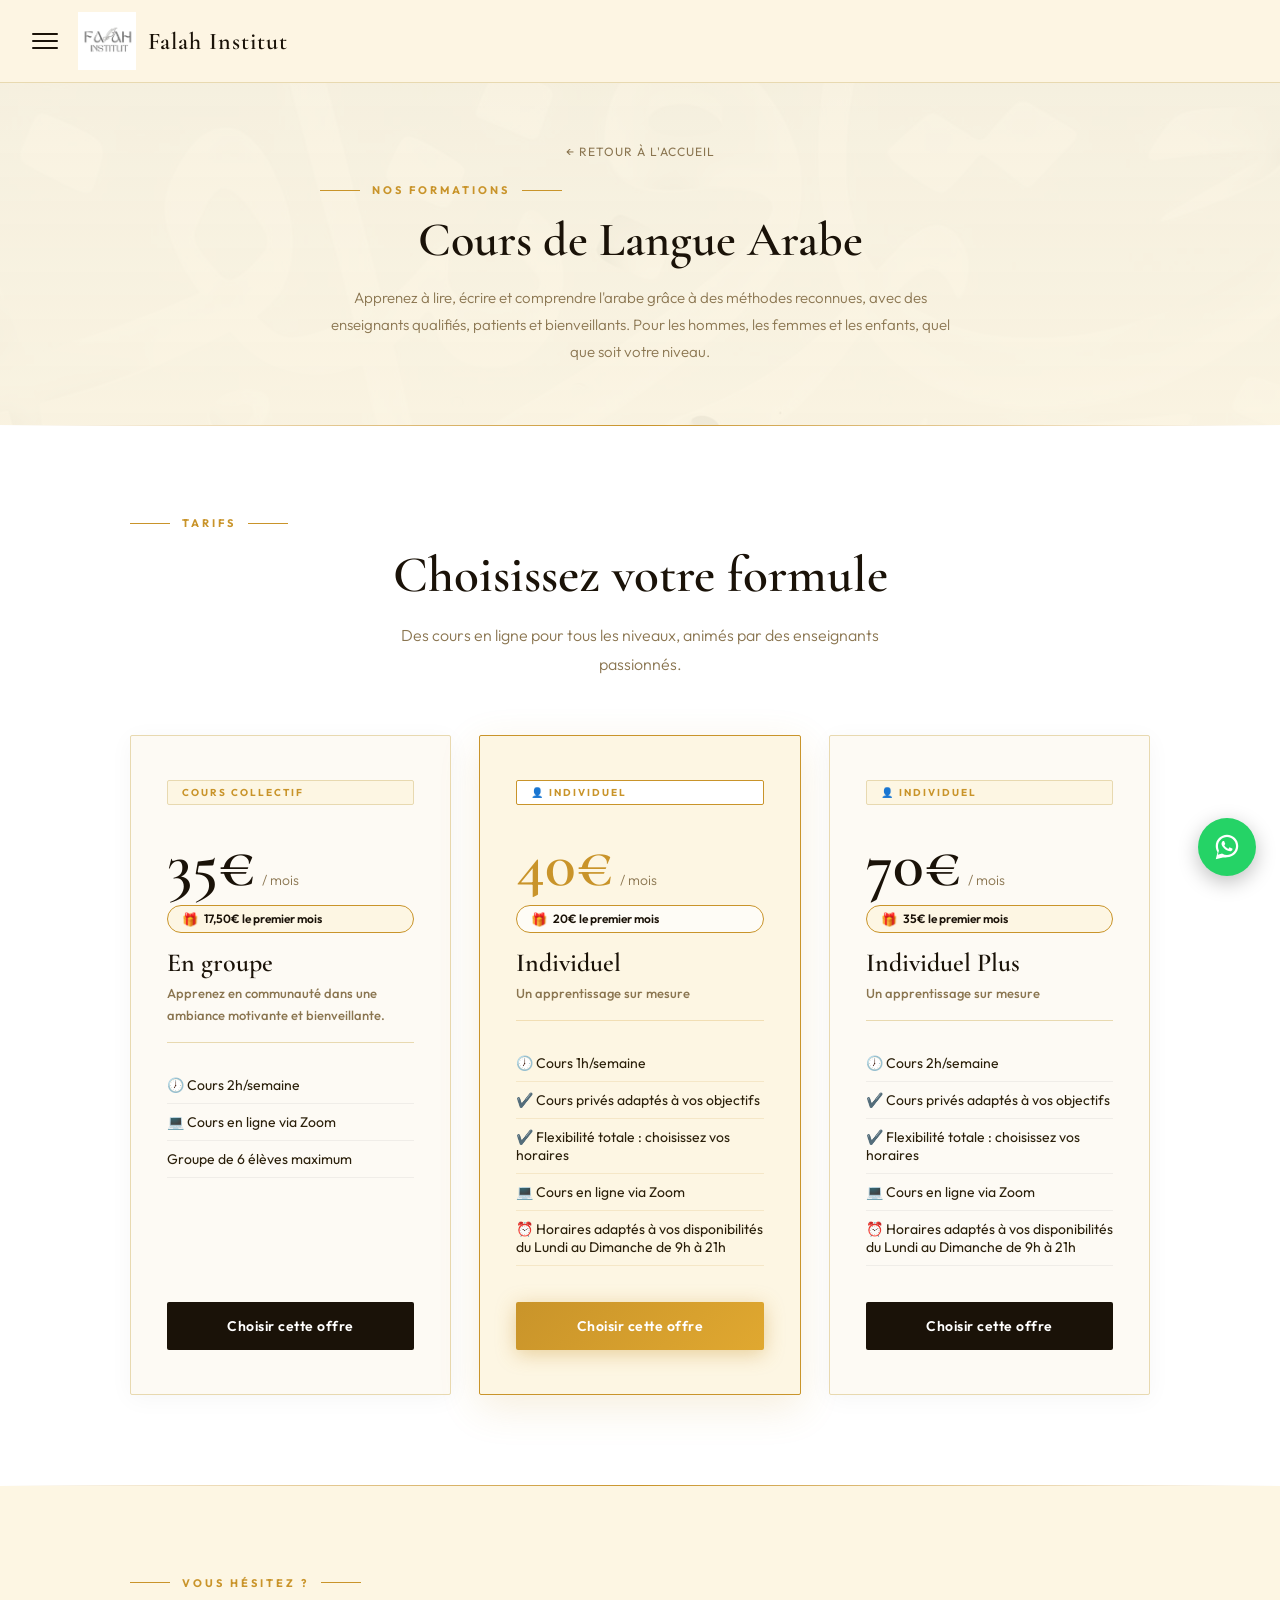
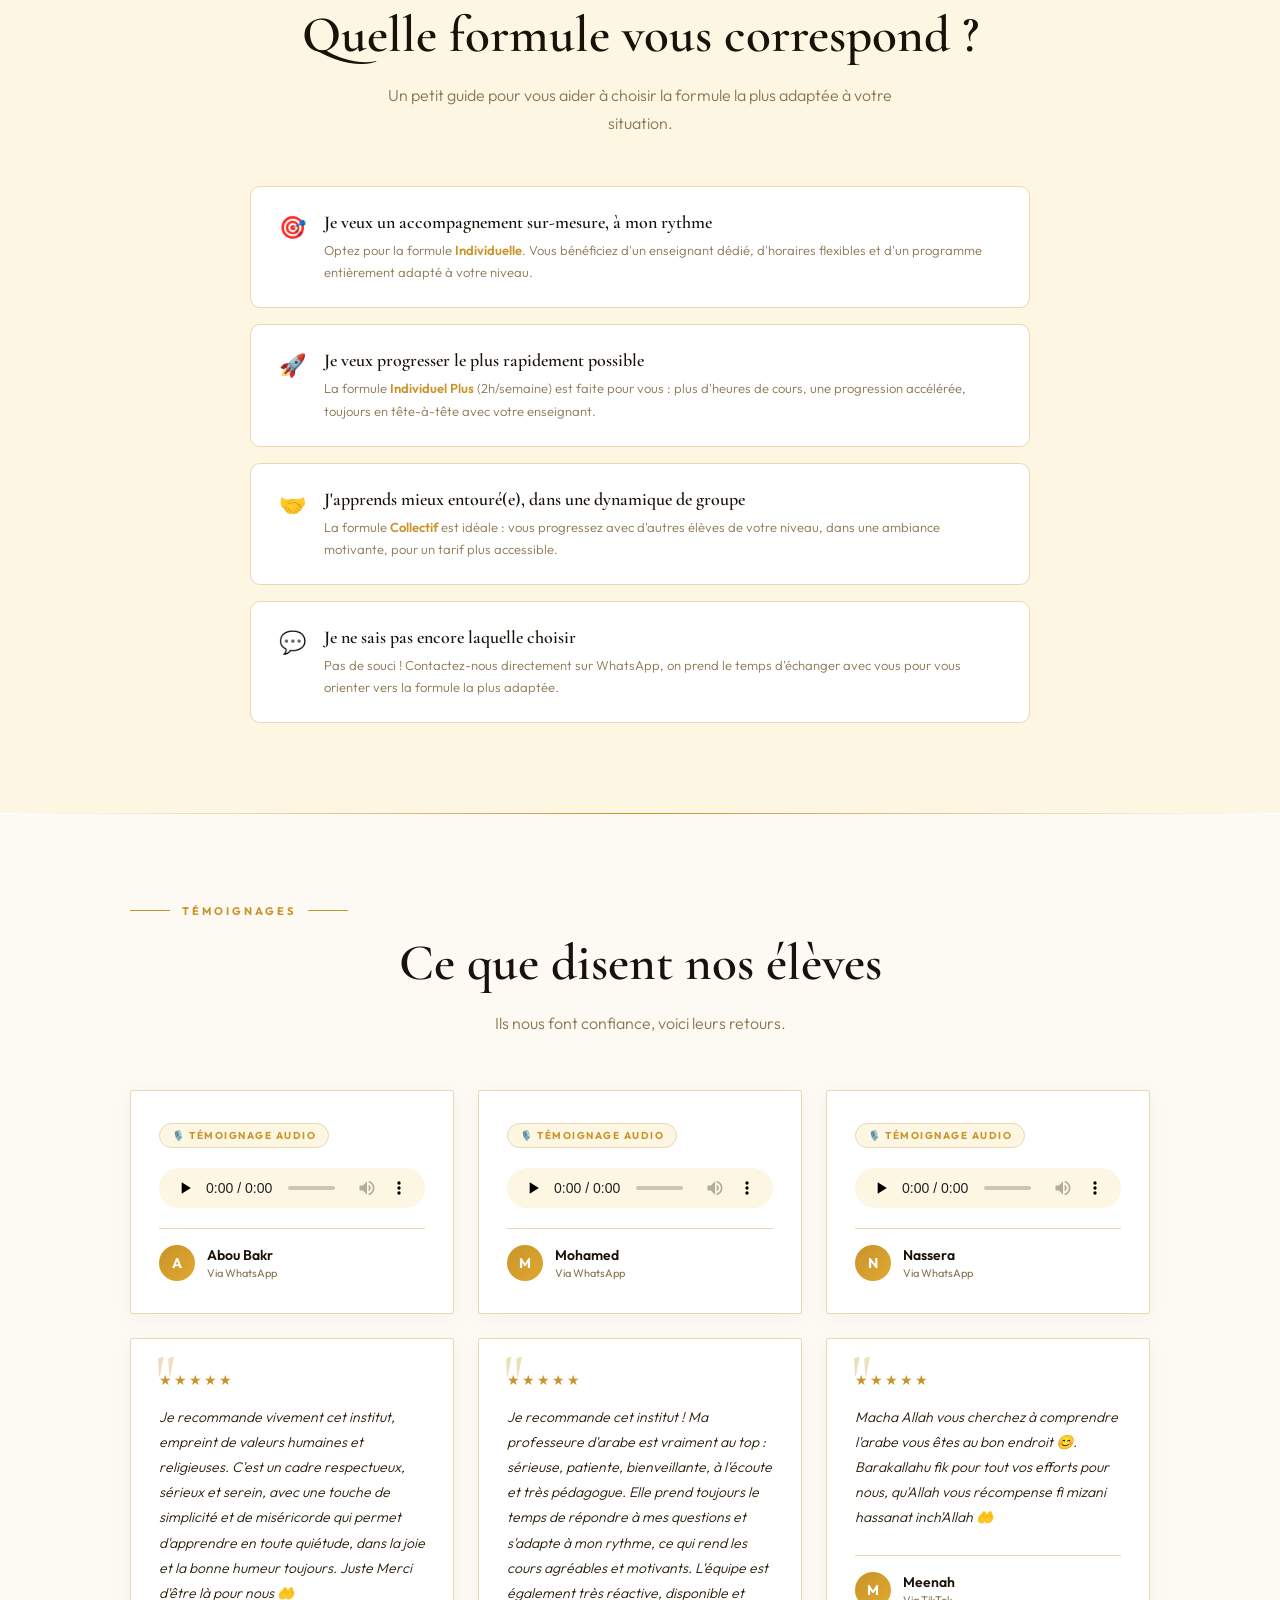
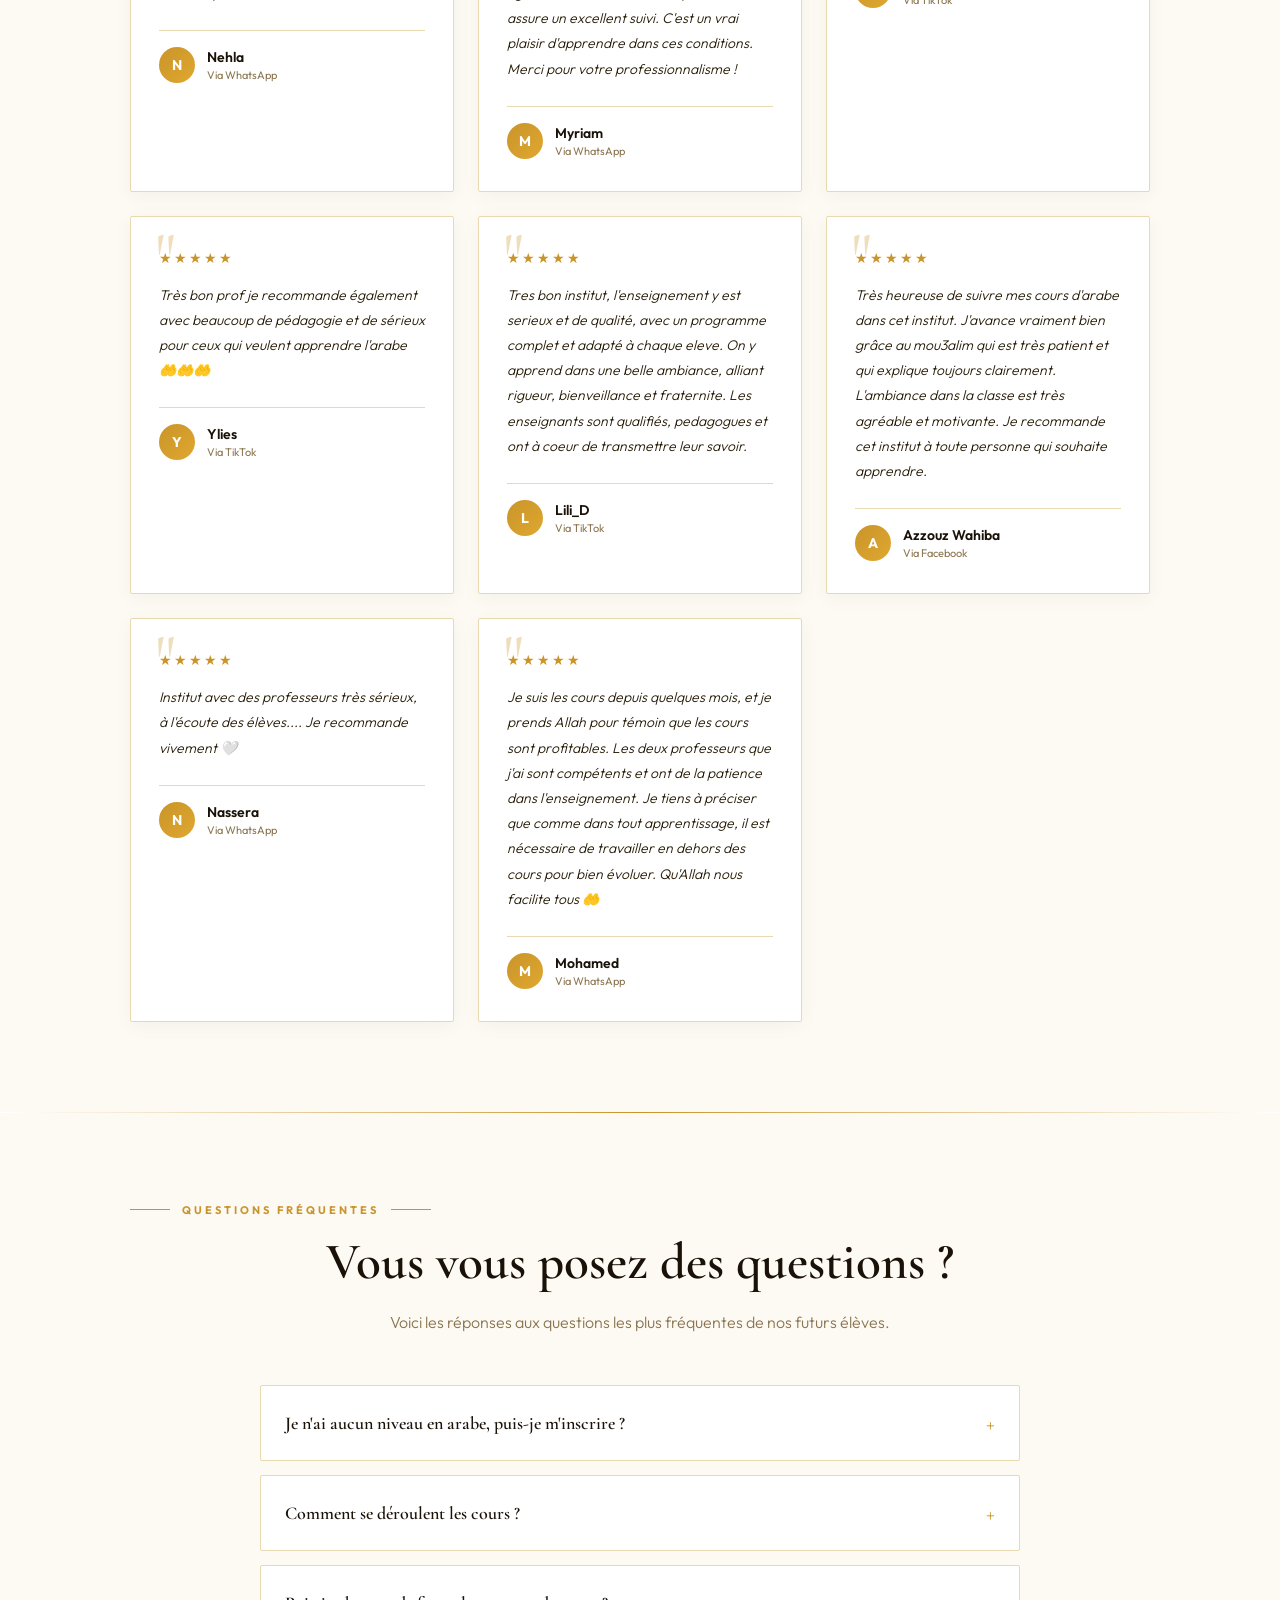
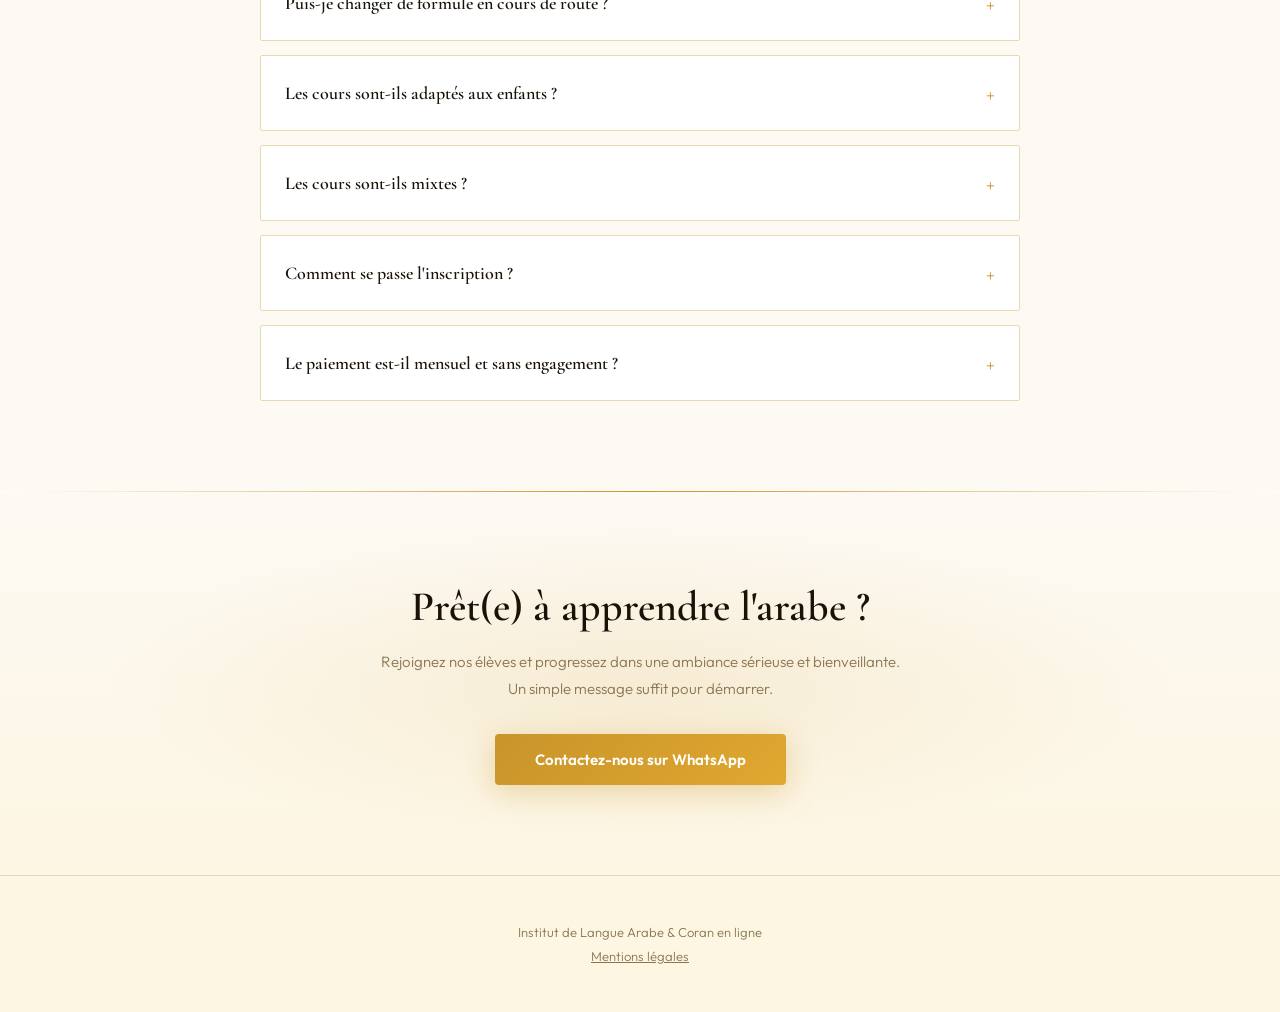
==== arabe.html @ df40d113 "Add files via upload" ====
<!DOCTYPE html>
<html lang="fr">
<head>
<meta charset="UTF-8">
<meta name="viewport" content="width=device-width, initial-scale=1.0">
<title>Cours de Langue Arabe en ligne — Falah Institut</title>
<meta name="description" content="Cours de langue arabe en ligne pour hommes, femmes et enfants. Formules collectives ou individuelles via Zoom, du débutant à l'avancé.">
<link rel="icon" type="image/png" sizes="32x32" href="favicon-32.png">
<link rel="icon" type="image/png" sizes="16x16" href="favicon-16.png">
<link rel="apple-touch-icon" sizes="180x180" href="favicon-180.png">
<meta property="og:title" content="Cours de Langue Arabe — 🎁 -50% sur votre 1er mois">
<meta property="og:description" content="🎁 Offre Été : -50% sur votre 1er mois, jusqu'au 31 août. Cours de langue arabe en ligne pour hommes, femmes et enfants, via Zoom.">
<meta property="og:image" content="https://falahinstitut.github.io/og-image.jpg">
<meta property="og:image:width" content="1200">
<meta property="og:image:height" content="630">
<meta property="og:type" content="website">
<meta property="og:url" content="https://falahinstitut.github.io/arabe.html">
<meta name="twitter:card" content="summary_large_image">
<meta name="twitter:title" content="Cours de Langue Arabe en ligne — Falah Institut">
<meta name="twitter:image" content="https://falahinstitut.github.io/og-image.jpg">
<link rel="preconnect" href="https://fonts.googleapis.com">
<link rel="preconnect" href="https://fonts.gstatic.com" crossorigin>
<link href="https://fonts.googleapis.com/css2?family=Amiri:ital,wght@0,400;0,700;1,400&family=Cormorant+Garamond:wght@300;400;500;600;700&family=Outfit:wght@300;400;500;600;700&display=swap" rel="stylesheet">
<link rel="stylesheet" href="style.css">
<script type="application/ld+json">
{
  "@context": "https://schema.org",
  "@type": "Course",
  "name": "Cours de Langue Arabe en ligne",
  "description": "Cours de langue arabe en ligne pour hommes, femmes et enfants, du débutant à l'avancé. Formules collectives ou individuelles via Zoom.",
  "provider": {
    "@type": "EducationalOrganization",
    "name": "Falah Institut",
    "url": "https://falahinstitut.github.io/"
  },
  "hasCourseInstance": [
    { "@type": "CourseInstance", "courseMode": "online", "name": "Formule collective", "offers": { "@type": "Offer", "price": "35", "priceCurrency": "EUR" } },
    { "@type": "CourseInstance", "courseMode": "online", "name": "Formule individuelle", "offers": { "@type": "Offer", "price": "40", "priceCurrency": "EUR" } },
    { "@type": "CourseInstance", "courseMode": "online", "name": "Formule individuelle intensive", "offers": { "@type": "Offer", "price": "70", "priceCurrency": "EUR" } }
  ]
}
</script>
</head>
<body>
<!-- NAV -->
<nav>
  <div class="nav-left">
    <button class="menu-toggle" id="menuToggle" aria-label="Ouvrir le menu">
      <span></span><span></span><span></span>
    </button>
    <div class="nav-logo">
    <img src="logo.png" alt="Falah Institut">
    <span class="nav-logo-text">Falah Institut</span>
  </div>
  </div>
</nav>

<!-- MOBILE MENU OVERLAY -->
<div class="mobile-menu" id="mobileMenu">
  <div class="mobile-menu-links">
      <a href="index.html">Accueil</a>
      <a href="arabe.html" class="active">Cours d'Arabe</a>
      <a href="coran.html">Cours de Coran</a>
      <a href="methode.html">Notre Méthode</a>
      <a href="#avis">Avis</a>
      <a href="https://api.whatsapp.com/send?phone=33651969750&text=Salam%20alaykoum%2C%20je%20souhaite%20avoir%20plus%20d%27informations%20sur%20vos%20cours." target="_blank" rel="noopener">Contact</a>
  </div>
</div>


<!-- SUBHERO -->
<section class="subhero" style="background-image:url('calligraphie.jpg');">
  <div class="container subhero-inner">
    <a href="index.html" class="back-link">← Retour à l'accueil</a>
    <div class="section-label"><span>Nos formations</span></div>
    <h1>Cours de Langue Arabe</h1>
    <p>Apprenez à lire, écrire et comprendre l'arabe grâce à des méthodes reconnues, avec des enseignants qualifiés, patients et bienveillants. Pour les hommes, les femmes et les enfants, quel que soit votre niveau.</p>
  </div>
</section>

<div class="divider"></div>

<!-- OFFRES -->
<section class="offres" id="offres">
  <div class="container">
    <div class="offres-intro fade-in">
      <div class="section-label"><span>Tarifs</span></div>
      <h2 class="section-title">Choisissez votre formule</h2>
      <p class="section-sub">Des cours en ligne pour tous les niveaux, animés par des enseignants passionnés.</p>
    </div>
    <div class="offres-grid">
        <div class="offre-card standard">
          <span class="offre-tag">Cours collectif</span>
          <div class="offre-price"><span class="price-num">35€</span><span class="price-unit">/ mois</span></div>
          <div class="promo-price"><span class="emoji">🎁</span> 17,50€ le premier mois</div>
          <div class="offre-title">En groupe</div>
          <p class="offre-desc offre-subtitle">Apprenez en communauté dans une ambiance motivante et bienveillante.</p>
          <div class="offre-sep"></div>
          <ul class="offre-features offre-features-emoji">
            <li>🕖 Cours 2h/semaine</li>
            <li>💻 Cours en ligne via Zoom</li>
            <li>Groupe de 6 élèves maximum</li>
          </ul>
          <a href="https://api.whatsapp.com/send?phone=33651969750&text=Salam%20alaykoum%2C%20je%20suis%20int%C3%A9ress%C3%A9%28e%29%20par%20la%20formule%20Collectif%20%28Langue%20Arabe%29.%20Pouvez-vous%20me%20donner%20plus%20d%27informations%20%3F" target="_blank" rel="noopener" class="btn-offre">Choisir cette offre</a>
        </div>
        <div class="offre-card premium">
          <span class="offre-tag">👤 Individuel</span>
          <div class="offre-price"><span class="price-num">40€</span><span class="price-unit">/ mois</span></div>
          <div class="promo-price"><span class="emoji">🎁</span> 20€ le premier mois</div>
          <div class="offre-title">Individuel</div>
          <p class="offre-desc offre-subtitle">Un apprentissage sur mesure</p>
          <div class="offre-sep"></div>
          <ul class="offre-features offre-features-emoji">
            <li>🕖 Cours 1h/semaine</li>
            <li>✔️ Cours privés adaptés à vos objectifs</li>
            <li>✔️ Flexibilité totale : choisissez vos horaires</li>
            <li>💻 Cours en ligne via Zoom</li>
            <li>⏰ Horaires adaptés à vos disponibilités du Lundi au Dimanche de 9h à 21h</li>
          </ul>
          <a href="https://api.whatsapp.com/send?phone=33651969750&text=Salam%20alaykoum%2C%20je%20suis%20int%C3%A9ress%C3%A9%28e%29%20par%20la%20formule%20Individuel%20%28Langue%20Arabe%29.%20Pouvez-vous%20me%20donner%20plus%20d%27informations%20%3F" target="_blank" rel="noopener" class="btn-offre">Choisir cette offre</a>
        </div>
        <div class="offre-card standard">
          <span class="offre-tag">👤 Individuel</span>
          <div class="offre-price"><span class="price-num">70€</span><span class="price-unit">/ mois</span></div>
          <div class="promo-price"><span class="emoji">🎁</span> 35€ le premier mois</div>
          <div class="offre-title">Individuel Plus</div>
          <p class="offre-desc offre-subtitle">Un apprentissage sur mesure</p>
          <div class="offre-sep"></div>
          <ul class="offre-features offre-features-emoji">
            <li>🕖 Cours 2h/semaine</li>
            <li>✔️ Cours privés adaptés à vos objectifs</li>
            <li>✔️ Flexibilité totale : choisissez vos horaires</li>
            <li>💻 Cours en ligne via Zoom</li>
            <li>⏰ Horaires adaptés à vos disponibilités du Lundi au Dimanche de 9h à 21h</li>
          </ul>
          <a href="https://api.whatsapp.com/send?phone=33651969750&text=Salam%20alaykoum%2C%20je%20suis%20int%C3%A9ress%C3%A9%28e%29%20par%20la%20formule%20Individuel%20Plus%20%28Langue%20Arabe%29.%20Pouvez-vous%20me%20donner%20plus%20d%27informations%20%3F" target="_blank" rel="noopener" class="btn-offre">Choisir cette offre</a>
        </div>
      </div>
  </div>
</section>

<div class="divider"></div>

<!-- GUIDE -->
<section class="guide">
  <div class="container">
    <div class="guide-intro fade-in">
      <div class="section-label"><span>Vous hésitez ?</span></div>
      <h2 class="section-title">Quelle formule vous correspond ?</h2>
      <p class="section-sub">Un petit guide pour vous aider à choisir la formule la plus adaptée à votre situation.</p>
    </div>
    <div class="guide-list fade-in">
      <div class="guide-item">
        <div class="guide-icon">🎯</div>
        <div>
          <div class="guide-q">Je veux un accompagnement sur-mesure, à mon rythme</div>
          <div class="guide-a">Optez pour la formule <strong>Individuelle</strong>. Vous bénéficiez d'un enseignant dédié, d'horaires flexibles et d'un programme entièrement adapté à votre niveau.</div>
        </div>
      </div>
      <div class="guide-item">
        <div class="guide-icon">🚀</div>
        <div>
          <div class="guide-q">Je veux progresser le plus rapidement possible</div>
          <div class="guide-a">La formule <strong>Individuel Plus</strong> (2h/semaine) est faite pour vous : plus d'heures de cours, une progression accélérée, toujours en tête-à-tête avec votre enseignant.</div>
        </div>
      </div>
      <div class="guide-item">
        <div class="guide-icon">🤝</div>
        <div>
          <div class="guide-q">J'apprends mieux entouré(e), dans une dynamique de groupe</div>
          <div class="guide-a">La formule <strong>Collectif</strong> est idéale : vous progressez avec d'autres élèves de votre niveau, dans une ambiance motivante, pour un tarif plus accessible.</div>
        </div>
      </div>
      <div class="guide-item">
        <div class="guide-icon">💬</div>
        <div>
          <div class="guide-q">Je ne sais pas encore laquelle choisir</div>
          <div class="guide-a">Pas de souci ! Contactez-nous directement sur WhatsApp, on prend le temps d'échanger avec vous pour vous orienter vers la formule la plus adaptée.</div>
        </div>
      </div>
    </div>
  </div>
</section>

<div class="divider"></div>

<!-- AVIS -->
<section class="avis" id="avis">
  <div class="container">
    <div class="avis-intro fade-in">
      <div class="section-label"><span>Témoignages</span></div>
      <h2 class="section-title">Ce que disent nos élèves</h2>
      <p class="section-sub">Ils nous font confiance, voici leurs retours.</p>
    </div>
    <div class="avis-grid fade-in">
      <div class="avis-card audio-card">
        <div class="avis-audio-badge">🎙️ Témoignage audio</div>
        <audio class="avis-audio-player" controls preload="none" src="temoignage-aboubakr.mp3">
          Votre navigateur ne supporte pas la lecture audio.
        </audio>
        <div class="avis-sep"></div>
        <div class="avis-author">
          <div class="avis-avatar">A</div>
          <div><div class="avis-name">Abou Bakr</div><div class="avis-source">Via WhatsApp</div></div>
        </div>
      </div>
      <div class="avis-card audio-card">
        <div class="avis-audio-badge">🎙️ Témoignage audio</div>
        <audio class="avis-audio-player" controls preload="none" src="temoignage-mohamed-arabe.mp3">
          Votre navigateur ne supporte pas la lecture audio.
        </audio>
        <div class="avis-sep"></div>
        <div class="avis-author">
          <div class="avis-avatar">M</div>
          <div><div class="avis-name">Mohamed</div><div class="avis-source">Via WhatsApp</div></div>
        </div>
      </div>
      <div class="avis-card audio-card">
        <div class="avis-audio-badge">🎙️ Témoignage audio</div>
        <audio class="avis-audio-player" controls preload="none" src="temoignage-nassera.mp3">
          Votre navigateur ne supporte pas la lecture audio.
        </audio>
        <div class="avis-sep"></div>
        <div class="avis-author">
          <div class="avis-avatar">N</div>
          <div><div class="avis-name">Nassera</div><div class="avis-source">Via WhatsApp</div></div>
        </div>
      </div>
      <div class="avis-card">
        <div class="avis-quote">"</div>
        <div class="avis-stars">★★★★★</div>
        <p class="avis-text">Je recommande vivement cet institut, empreint de valeurs humaines et religieuses. C'est un cadre respectueux, sérieux et serein, avec une touche de simplicité et de miséricorde qui permet d'apprendre en toute quiétude, dans la joie et la bonne humeur toujours. Juste Merci d'être là pour nous 🤲</p>
        <div class="avis-sep"></div>
        <div class="avis-author">
          <div class="avis-avatar">N</div>
          <div><div class="avis-name">Nehla</div><div class="avis-source">Via WhatsApp</div></div>
        </div>
      </div>
      <div class="avis-card">
        <div class="avis-quote">"</div>
        <div class="avis-stars">★★★★★</div>
        <p class="avis-text">Je recommande cet institut ! Ma professeure d'arabe est vraiment au top : sérieuse, patiente, bienveillante, à l'écoute et très pédagogue. Elle prend toujours le temps de répondre à mes questions et s'adapte à mon rythme, ce qui rend les cours agréables et motivants. L'équipe est également très réactive, disponible et assure un excellent suivi. C'est un vrai plaisir d'apprendre dans ces conditions. Merci pour votre professionnalisme !</p>
        <div class="avis-sep"></div>
        <div class="avis-author">
          <div class="avis-avatar">M</div>
          <div><div class="avis-name">Myriam</div><div class="avis-source">Via WhatsApp</div></div>
        </div>
      </div>
      <div class="avis-card">
        <div class="avis-quote">"</div>
        <div class="avis-stars">★★★★★</div>
        <p class="avis-text">Macha Allah vous cherchez à comprendre l'arabe vous êtes au bon endroit 😊. Barakallahu fik pour tout vos efforts pour nous, qu'Allah vous récompense fi mizani hassanat inch'Allah 🤲</p>
        <div class="avis-sep"></div>
        <div class="avis-author">
          <div class="avis-avatar">M</div>
          <div><div class="avis-name">Meenah</div><div class="avis-source">Via TikTok</div></div>
        </div>
      </div>
      <div class="avis-card">
        <div class="avis-quote">"</div>
        <div class="avis-stars">★★★★★</div>
        <p class="avis-text">Très bon prof je recommande également avec beaucoup de pédagogie et de sérieux pour ceux qui veulent apprendre l'arabe 🤲🤲🤲</p>
        <div class="avis-sep"></div>
        <div class="avis-author">
          <div class="avis-avatar">Y</div>
          <div><div class="avis-name">Ylies</div><div class="avis-source">Via TikTok</div></div>
        </div>
      </div>
      <div class="avis-card">
        <div class="avis-quote">"</div>
        <div class="avis-stars">★★★★★</div>
        <p class="avis-text">Tres bon institut, l'enseignement y est serieux et de qualité, avec un programme complet et adapté à chaque eleve. On y apprend dans une belle ambiance, alliant rigueur, bienveillance et fraternite. Les enseignants sont qualifiés, pedagogues et ont à coeur de transmettre leur savoir.</p>
        <div class="avis-sep"></div>
        <div class="avis-author">
          <div class="avis-avatar">L</div>
          <div><div class="avis-name">Lili_D</div><div class="avis-source">Via TikTok</div></div>
        </div>
      </div>
      <div class="avis-card">
        <div class="avis-quote">"</div>
        <div class="avis-stars">★★★★★</div>
        <p class="avis-text">Très heureuse de suivre mes cours d'arabe dans cet institut. J'avance vraiment bien grâce au mou3alim qui est très patient et qui explique toujours clairement. L'ambiance dans la classe est très agréable et motivante. Je recommande cet institut à toute personne qui souhaite apprendre.</p>
        <div class="avis-sep"></div>
        <div class="avis-author">
          <div class="avis-avatar">A</div>
          <div><div class="avis-name">Azzouz Wahiba</div><div class="avis-source">Via Facebook</div></div>
        </div>
      </div>
      <div class="avis-card">
        <div class="avis-quote">"</div>
        <div class="avis-stars">★★★★★</div>
        <p class="avis-text">Institut avec des professeurs très sérieux, à l'écoute des élèves.... Je recommande vivement 🤍</p>
        <div class="avis-sep"></div>
        <div class="avis-author">
          <div class="avis-avatar">N</div>
          <div><div class="avis-name">Nassera</div><div class="avis-source">Via WhatsApp</div></div>
        </div>
      </div>

      <div class="avis-card">
        <div class="avis-quote">"</div>
        <div class="avis-stars">★★★★★</div>
        <p class="avis-text">Je suis les cours depuis quelques mois, et je prends Allah pour témoin que les cours sont profitables. Les deux professeurs que j'ai sont compétents et ont de la patience dans l'enseignement. Je tiens à préciser que comme dans tout apprentissage, il est nécessaire de travailler en dehors des cours pour bien évoluer. Qu'Allah nous facilite tous 🤲</p>
        <div class="avis-sep"></div>
        <div class="avis-author">
          <div class="avis-avatar">M</div>
          <div><div class="avis-name">Mohamed</div><div class="avis-source">Via WhatsApp</div></div>
        </div>
      </div>

    </div>
  </div>
</section>
<div class="divider"></div>

<!-- FAQ -->
<section class="faq">
  <div class="container">
    <div class="faq-intro fade-in">
      <div class="section-label"><span>Questions fréquentes</span></div>
      <h2 class="section-title">Vous vous posez des questions ?</h2>
      <p class="section-sub">Voici les réponses aux questions les plus fréquentes de nos futurs élèves.</p>
    </div>
    <div class="faq-list fade-in">
      <details class="faq-item">
        <summary>Je n'ai aucun niveau en arabe, puis-je m'inscrire ?</summary>
        <p class="faq-answer">Bien sûr ! Nos formules s'adaptent à tous les niveaux, du débutant complet à l'élève confirmé. Un premier échange sur WhatsApp permet de définir le point de départ le plus adapté.</p>
      </details>
      <details class="faq-item">
        <summary>Comment se déroulent les cours ?</summary>
        <p class="faq-answer">Tous les cours ont lieu en ligne via Zoom, en direct avec votre enseignant(e). Vous recevez le lien de connexion avant chaque séance, et pouvez suivre les cours depuis chez vous, où que vous soyez.</p>
      </details>
      <details class="faq-item">
        <summary>Puis-je changer de formule en cours de route ?</summary>
        <p class="faq-answer">Oui, il est tout à fait possible de passer d'un cours collectif à un cours individuel (ou inversement) selon votre progression et vos disponibilités. Il suffit d'en discuter avec nous sur WhatsApp.</p>
      </details>
      <details class="faq-item">
        <summary>Les cours sont-ils adaptés aux enfants ?</summary>
        <p class="faq-answer">Oui, nous proposons des cours pour les femmes, les enfants et les hommes, avec une pédagogie adaptée à chaque public.</p>
      </details>
      <details class="faq-item">
        <summary>Les cours sont-ils mixtes ?</summary>
        <p class="faq-answer">Non, les cours ne sont pas mixtes. Les hommes sont enseignés par des hommes et les femmes par des femmes. De même, il n'y a pas de mixité au sein des groupes.</p>
      </details>
      <details class="faq-item">
        <summary>Comment se passe l'inscription ?</summary>
        <p class="faq-answer">Rien de plus simple : contactez-nous directement sur WhatsApp en cliquant sur un bouton d'inscription. Nous échangeons ensemble sur vos objectifs et vous accompagnons pour démarrer rapidement.</p>
      </details>
      <details class="faq-item">
        <summary>Le paiement est-il mensuel et sans engagement ?</summary>
        <p class="faq-answer">Oui, nos formules fonctionnent sur un abonnement mensuel, sans engagement de durée. Vous restez libre d'ajuster votre formule à tout moment.</p>
      </details>
    </div>
  </div>
</section>
<div class="divider"></div>

<!-- CTA FINALE -->
<section class="final-cta">
  <div class="container final-cta-inner">
    <h2>Prêt(e) à apprendre l'arabe ?</h2>
    <p>Rejoignez nos élèves et progressez dans une ambiance sérieuse et bienveillante. Un simple message suffit pour démarrer.</p>
    <a href="https://api.whatsapp.com/send?phone=33651969750&text=Salam%20alaykoum%2C%20je%20souhaite%20avoir%20plus%20d%27informations%20sur%20vos%20cours." target="_blank" rel="noopener" class="btn-gold">Contactez-nous sur WhatsApp</a>
  </div>
</section>

<!-- FOOTER -->
<footer>
  <div class="footer-logo" style="display:none">
    <img src="logo.png" alt="Falah Institut">
  </div>
  <p class="footer-text">Institut de Langue Arabe & Coran en ligne</p>
  <p class="footer-text" style="margin-top:8px;"><a href="mentions-legales.html" style="color:inherit;">Mentions légales</a></p>
</footer>

<script>
  const observer = new IntersectionObserver((entries) => {
    entries.forEach(entry => { if (entry.isIntersecting) entry.target.classList.add('visible'); });
  }, { threshold: 0.1 });
  document.querySelectorAll('.fade-in').forEach(el => observer.observe(el));

  const menuToggle = document.getElementById('menuToggle');
  const mobileMenu = document.getElementById('mobileMenu');
  const menuClose = document.getElementById('menuClose');
  function openMenu() { mobileMenu.classList.add('open'); document.body.classList.add('menu-open'); }
  function closeMenu() { mobileMenu.classList.remove('open'); document.body.classList.remove('menu-open'); }
  if (menuToggle) menuToggle.addEventListener('click', openMenu);
  if (menuClose) menuClose.addEventListener('click', closeMenu);
  document.querySelectorAll('.mobile-menu-links a').forEach(a => a.addEventListener('click', closeMenu));
  document.addEventListener('click', function(e) {
    if (mobileMenu.classList.contains('open') && !mobileMenu.contains(e.target) && !menuToggle.contains(e.target)) {
      closeMenu();
    }
  });

  document.querySelectorAll('a[href^="#"]').forEach(anchor => {
    anchor.addEventListener('click', function(e) {
      e.preventDefault();
      document.querySelector(this.getAttribute('href')).scrollIntoView({ behavior: 'smooth' });
    });
  });
</script>
<a href="https://api.whatsapp.com/send?phone=33651969750&text=Salam%20alaykoum%2C%20je%20souhaite%20avoir%20plus%20d%27informations%20sur%20vos%20cours." class="whatsapp-float" aria-label="Contactez-nous sur WhatsApp">
  <svg viewBox="0 0 32 32" fill="#fff" xmlns="http://www.w3.org/2000/svg">
    <path d="M16.001 3C9.373 3 4 8.373 4 15c0 2.386.697 4.61 1.902 6.484L4 29l7.72-1.865A11.94 11.94 0 0 0 16.001 27C22.628 27 28 21.627 28 15S22.628 3 16.001 3zm0 21.6a9.55 9.55 0 0 1-4.87-1.335l-.35-.208-4.583 1.107 1.222-4.463-.228-.36A9.56 9.56 0 0 1 6.4 15c0-5.294 4.307-9.6 9.601-9.6 5.293 0 9.6 4.306 9.6 9.6 0 5.293-4.307 9.6-9.6 9.6zm5.264-7.19c-.288-.144-1.706-.842-1.97-.938-.264-.096-.456-.144-.648.144-.192.288-.744.938-.912 1.13-.168.192-.336.216-.624.072-.288-.144-1.216-.448-2.317-1.428-.856-.763-1.434-1.706-1.602-1.994-.168-.288-.018-.444.126-.588.13-.129.288-.336.432-.504.144-.168.192-.288.288-.48.096-.192.048-.36-.024-.504-.072-.144-.648-1.562-.888-2.14-.234-.562-.472-.486-.648-.495l-.552-.01c-.192 0-.504.072-.768.36-.264.288-1.008.984-1.008 2.4 0 1.416 1.032 2.784 1.176 2.976.144.192 2.03 3.1 4.918 4.347.687.297 1.223.474 1.641.606.689.219 1.316.188 1.812.114.553-.083 1.706-.697 1.946-1.371.24-.674.24-1.251.168-1.371-.072-.12-.264-.192-.552-.336z"/>
  </svg>
</a>
</body>
</html>
---- style.css ----
:root {
    --gold: #c9942a;
    --gold-light: #f0d898;
    --gold-pale: #fdf6e3;
    --white: #ffffff;
    --cream: #fdfaf4;
    --dark: #1a1208;
    --text: #2a1f0a;
    --text-muted: #8a7550;
    --border: #e8d9b0;
  }
  * { margin: 0; padding: 0; box-sizing: border-box; }
  html { overflow-x: hidden; }
  body { font-family: 'Outfit', sans-serif; background: var(--white); color: var(--text); overflow-x: hidden; position: relative; }

  /* NAV */
  nav {
    position: fixed; top: 0; left: 0; right: 0; z-index: 100;
    background: rgba(253,246,227,0.92);
    backdrop-filter: blur(12px);
    border-bottom: 1px solid var(--border);
    padding: 12px 32px;
    display: flex; align-items: center; justify-content: space-between;
  }
  .nav-logo { display: flex; align-items: center; gap: 12px; }
  .nav-logo img { height: 58px; width: 58px; object-fit: contain; }
  .nav-logo-text { font-family: 'Cormorant Garamond', serif; font-size: 24px; font-weight: 600; color: var(--dark); letter-spacing: 1px; }
  .nav-cta {
    background: linear-gradient(135deg, var(--gold), #e0a830);
    color: #fff; padding: 9px 22px; border-radius: 4px;
    font-size: 13px; font-weight: 600; text-decoration: none;
    transition: all 0.3s ease; letter-spacing: 0.5px;
  }
  .nav-cta:hover { box-shadow: 0 4px 16px rgba(201,148,42,0.4); transform: translateY(-1px); }
  .nav-whatsapp {
    width: 38px; height: 38px; border-radius: 50%;
    background: #25D366; display: flex; align-items: center; justify-content: center;
    transition: transform 0.25s ease, box-shadow 0.25s ease; flex-shrink: 0;
  }
  .nav-whatsapp:hover { transform: scale(1.08); box-shadow: 0 4px 14px rgba(37,211,102,0.4); }
  .nav-whatsapp svg { width: 20px; height: 20px; }

  /* HERO */
  .hero {
    min-height: 92vh;
    background: linear-gradient(180deg, var(--gold-pale) 0%, var(--cream) 100%);
    position: relative;
    display: flex; align-items: center;
    padding: 130px 24px 60px;
    overflow: hidden;
  }
  .hero::before {
    content: '';
    position: absolute; inset: 0;
    background: radial-gradient(ellipse 60% 50% at 85% 20%, rgba(201,148,42,0.12) 0%, transparent 60%),
      radial-gradient(ellipse 50% 40% at 10% 90%, rgba(201,148,42,0.08) 0%, transparent 50%);
  }
  .arabic-watermark {
    position: absolute; font-family: 'Amiri', serif;
    font-size: clamp(150px, 30vw, 400px);
    color: rgba(201,148,42,0.05);
    top: 50%; left: 26%; transform: translate(-50%, -50%);
    white-space: nowrap; pointer-events: none; user-select: none; line-height: 1;
  }
  .hero-inner {
    position: relative; z-index: 1; max-width: 1180px; margin: 0 auto; width: 100%;
    display: grid; grid-template-columns: 1.1fr 0.9fr; gap: 56px; align-items: center;
  }
  .hero-content { text-align: left; }
  .hero-logo-wrap {
    margin-bottom: 24px;
    animation: fadeUp 0.9s ease forwards 0.1s;
  }
  .hero-logo-wrap img {
    height: 100px; width: 100px; object-fit: contain;
    opacity: 0.9;
  }
  .hero h1 {
    font-family: 'Cormorant Garamond', serif;
    font-size: clamp(40px, 5.5vw, 68px);
    font-weight: 600; color: var(--dark); line-height: 1.08;
    margin-bottom: 22px;
    animation: fadeUp 0.9s ease forwards 0.5s;
  }
  .hero h1 em { font-style: italic; color: var(--gold); }
  .hero-sub {
    font-size: clamp(15px, 1.4vw, 17px);
    color: var(--text-muted); line-height: 1.8;
    margin-bottom: 38px; font-weight: 300;
    max-width: 460px;
    animation: fadeUp 0.9s ease forwards 0.7s;
  }
  .hero-cta {
    display: flex; gap: 16px; flex-wrap: wrap;
    animation: fadeUp 0.9s ease forwards 0.9s;
  }
  .hero-visual { position: relative; animation: fadeUp 1s ease forwards 0.4s; }
  .hero-image-frame {
    position: relative; z-index: 1; border-radius: 12px; overflow: hidden;
    box-shadow: 0 24px 60px rgba(26,18,8,0.18); aspect-ratio: 4/5;
  }
  .hero-image-frame img { width: 100%; height: 100%; object-fit: cover; display: block; }
  .hero-badge {
    position: absolute; z-index: 2; bottom: 22px; left: -22px;
    background: #fff; border-radius: 10px; padding: 14px 20px;
    box-shadow: 0 14px 40px rgba(26,18,8,0.15); display: flex; align-items: center; gap: 12px;
    max-width: 210px;
  }
  .hero-badge .num { font-size: 26px; line-height: 1; flex-shrink: 0; }
  .hero-badge .label { font-size: 12px; color: var(--text); line-height: 1.4; font-weight: 500; }
  @media (max-width: 900px) {
    .hero-inner { grid-template-columns: 1fr; text-align: center; }
    .hero-content { text-align: center; }
    .hero-sub { margin-left: auto; margin-right: auto; }
    .hero-cta { justify-content: center; }
    .hero-visual { max-width: 340px; margin: 0 auto; }
    .hero-badge { left: 12px; }
    .hero-trust { justify-content: center; }
  }
  .btn-gold {
    background: linear-gradient(135deg, var(--gold) 0%, #e0a830 100%);
    color: #fff; padding: 16px 40px; border-radius: 4px;
    font-size: 15px; font-weight: 600; text-decoration: none;
    transition: all 0.3s ease; display: inline-block;
    box-shadow: 0 6px 30px rgba(201,148,42,0.35);
  }
  .btn-gold:hover { transform: translateY(-2px); box-shadow: 0 10px 40px rgba(201,148,42,0.5); }
  .btn-outline {
    background: transparent; color: var(--dark);
    padding: 16px 40px; border-radius: 4px; font-size: 15px;
    font-weight: 400; text-decoration: none;
    border: 1px solid var(--border);
    transition: all 0.3s ease; display: inline-block;
  }
  .btn-outline:hover { background: rgba(201,148,42,0.08); border-color: var(--gold); }

  .divider { height: 1px; background: linear-gradient(90deg, transparent, var(--gold), transparent); }

  section { padding: 90px 24px; }
  .container { max-width: 1020px; margin: 0 auto; }
  .section-label { display: flex; align-items: center; gap: 12px; margin-bottom: 16px; }
  .section-label::before, .section-label::after { content: ''; flex: 1; max-width: 40px; height: 1px; background: var(--gold); }
  .section-label span { font-size: 11px; font-weight: 700; letter-spacing: 3px; text-transform: uppercase; color: var(--gold); }
  .section-title {
    font-family: 'Cormorant Garamond', serif;
    font-size: clamp(32px, 4vw, 52px); font-weight: 600;
    color: var(--dark); line-height: 1.15; margin-bottom: 16px; text-align: center;
  }
  .section-sub { font-size: 16px; color: var(--text-muted); line-height: 1.8; text-align: center; max-width: 520px; margin: 0 auto; font-weight: 300; }

  /* OFFRES */
  .offres { background: var(--white); }
  .offres-intro { text-align: center; margin-bottom: 56px; }
  .offres-grid { display: grid; grid-template-columns: repeat(auto-fit, minmax(300px, 1fr)); gap: 28px; }
  .offres-group { margin-bottom: 68px; }
  .offres-group:last-child { margin-bottom: 0; }
  .offres-group-title { display: flex; align-items: center; justify-content: center; gap: 10px; font-family: 'Cormorant Garamond', serif; font-size: 26px; font-weight: 600; color: var(--dark); text-align: center; margin-bottom: 28px; }
  .offres-group-title span.line { flex: 1; max-width: 80px; height: 1px; background: var(--border); }
  .offre-card { border-radius: 2px; padding: 44px 36px; position: relative; transition: transform 0.3s ease; display: flex; flex-direction: column; height: 100%; }
  .offre-card:hover { transform: translateY(-6px); }
  .offre-card.standard { background: var(--cream); border: 1px solid var(--border); box-shadow: 0 4px 24px rgba(0,0,0,0.04); }
  .offre-card.premium { background: var(--gold-pale); border: 1px solid var(--gold); box-shadow: 0 12px 40px rgba(201,148,42,0.16); }
  .offre-tag { display: inline-block; font-size: 10px; font-weight: 700; letter-spacing: 2px; text-transform: uppercase; padding: 5px 14px; border-radius: 2px; margin-bottom: 28px; }
  .offre-card.standard .offre-tag { background: var(--gold-pale); color: var(--gold); border: 1px solid var(--border); }
  .offre-card.premium .offre-tag { background: #fff; color: var(--gold); border: 1px solid var(--gold); }
  .offre-price { display: flex; align-items: baseline; gap: 6px; margin-bottom: 8px; }
  .price-num { font-family: 'Cormorant Garamond', serif; font-size: 64px; font-weight: 600; line-height: 1; }
  .offre-card.standard .price-num { color: var(--dark); }
  .offre-card.premium .price-num { color: var(--gold); }
  .price-unit { font-size: 14px; color: var(--text-muted); font-weight: 300; }
  .offre-card.premium .price-unit { color: var(--text-muted); }
  .promo-price {
    display: inline-flex; align-items: center; gap: 6px;
    background: var(--gold-pale); border: 1px solid var(--gold);
    border-radius: 20px; padding: 5px 14px; margin-bottom: 14px;
    font-size: 12px; font-weight: 600; color: var(--dark);
  }
  .promo-price .emoji { font-size: 13px; }
  .offre-card.premium .promo-price { background: rgba(255,255,255,0.7); }
  .offre-title { font-family: 'Cormorant Garamond', serif; font-size: 26px; font-weight: 600; margin-bottom: 8px; }
  .offre-card.standard .offre-title { color: var(--dark); }
  .offre-card.premium .offre-title { color: var(--dark); }
  .offre-desc { font-size: 14px; line-height: 1.7; margin-bottom: 28px; font-weight: 300; }
  .offre-card.standard .offre-desc { color: var(--text-muted); }
  .offre-card.premium .offre-desc { color: var(--text-muted); }
  .offre-sep { height: 1px; margin-bottom: 24px; }
  .offre-card.standard .offre-sep { background: var(--border); }
  .offre-card.premium .offre-sep { background: rgba(201,148,42,0.25); }
  .offre-features { list-style: none; margin-bottom: 36px; }
  .offre-features li { font-size: 14px; padding: 9px 0; display: flex; align-items: center; gap: 12px; border-bottom: 1px solid rgba(0,0,0,0.05); }
  .offre-card.premium .offre-features li { border-bottom-color: rgba(201,148,42,0.15); color: var(--text); }
  .offre-features li::before { content: '◆'; color: var(--gold); font-size: 8px; flex-shrink: 0; }
  .offre-features.offre-features-emoji li::before { content: none; }
  .offre-features.offre-features-emoji li { gap: 10px; }
  .offre-subtitle { font-size: 13px; font-weight: 500; margin-top: -4px; margin-bottom: 16px; }
  .offre-card.standard .offre-subtitle { color: var(--text-muted); }
  .offre-card.premium .offre-subtitle { color: var(--text-muted); }
  .btn-offre { display: block; text-align: center; padding: 15px; font-weight: 600; font-size: 14px; text-decoration: none; transition: all 0.3s ease; letter-spacing: 0.5px; border-radius: 2px; margin-top: auto; }
  .offre-card.standard .btn-offre { background: var(--dark); color: #fff; }
  .offre-card.standard .btn-offre:hover { background: #000; }
  .offre-card.premium .btn-offre { background: linear-gradient(135deg, var(--gold), #e0a830); color: #fff; box-shadow: 0 4px 20px rgba(201,148,42,0.4); }

  /* HERO TRUST BADGES */
  .promo-banner {
    display: inline-flex; align-items: center; gap: 10px;
    background: linear-gradient(135deg, var(--gold-pale), #fff);
    border: 1px solid var(--gold); border-radius: 30px;
    padding: 10px 20px; margin-top: 22px;
    font-size: 13px; font-weight: 600; color: var(--dark);
    animation: fadeUp 0.9s ease forwards 0.5s;
  }
  .promo-banner .emoji { font-size: 16px; }
  @media (max-width: 900px) {
    .promo-banner { font-size: 12px; padding: 9px 16px; text-align: left; }
  }
  .hero-trust { display: flex; flex-wrap: wrap; justify-content: flex-start; gap: 28px; margin-top: 40px; animation: fadeUp 0.9s ease forwards 0.5s; }
  .hero-trust-item { display: flex; align-items: center; gap: 8px; font-size: 13px; color: var(--text-muted); font-weight: 400; }
  .hero-trust-item span.ico { color: var(--gold); font-size: 15px; }

  /* METHODE TEASER (accueil) */
  .methode-teaser { background: var(--gold-pale); }
  .methode-teaser-inner { max-width: 720px; margin: 0 auto; text-align: center; }
  .methode-teaser h2 { font-family: 'Cormorant Garamond', serif; font-size: clamp(26px, 3.5vw, 36px); font-weight: 600; color: var(--dark); margin-bottom: 18px; }
  .methode-teaser p { font-size: 15px; color: var(--text-muted); line-height: 1.9; font-weight: 300; margin-bottom: 24px; }
  .methode-teaser a.methode-link { font-size: 14px; font-weight: 700; color: var(--gold); text-decoration: none; letter-spacing: 0.5px; }
  .methode-teaser a.methode-link:hover { text-decoration: underline; }

  /* FEATURES / POURQUOI NOUS CHOISIR */
  .features { background: var(--white); }
  .features-intro { text-align: center; margin-bottom: 56px; }
  .features-grid { display: grid; grid-template-columns: repeat(auto-fit, minmax(240px, 1fr)); gap: 32px; }
  .feature-card {
    text-align: left; padding: 32px 28px; position: relative;
    border: 1px solid var(--border); border-radius: 10px;
    transition: transform 0.3s ease, box-shadow 0.3s ease, border-color 0.3s ease;
  }
  .feature-card:hover { transform: translateY(-6px); box-shadow: 0 16px 40px rgba(201,148,42,0.14); border-color: var(--gold); }
  .feature-icon { width: 56px; height: 56px; margin-bottom: 22px; border-radius: 10px; background: linear-gradient(135deg, var(--gold-pale), #fff); border: 1px solid var(--border); display: flex; align-items: center; justify-content: center; font-size: 24px; }
  .feature-title { font-family: 'Cormorant Garamond', serif; font-size: 20px; font-weight: 600; color: var(--dark); margin-bottom: 10px; }
  .feature-desc { font-size: 13px; color: var(--text-muted); line-height: 1.7; font-weight: 300; }

  /* GUIDE DE CHOIX (quelle formule ?) */
  .guide { background: var(--gold-pale); }
  .guide-intro { text-align: center; margin-bottom: 48px; }
  .guide-list { max-width: 780px; margin: 0 auto; display: flex; flex-direction: column; gap: 16px; }
  .guide-item {
    background: #fff; border: 1px solid var(--border); border-radius: 10px;
    padding: 24px 28px; display: flex; gap: 18px; align-items: flex-start;
  }
  .guide-icon { font-size: 22px; flex-shrink: 0; margin-top: 2px; }
  .guide-q { font-family: 'Cormorant Garamond', serif; font-size: 18px; font-weight: 600; color: var(--dark); margin-bottom: 6px; }
  .guide-a { font-size: 13px; color: var(--text-muted); line-height: 1.7; font-weight: 300; }
  .guide-a strong { color: var(--gold); font-weight: 600; }

  /* FAQ */
  .faq { background: var(--cream); }
  .faq-intro { text-align: center; margin-bottom: 48px; }
  .faq-list { max-width: 760px; margin: 0 auto; display: flex; flex-direction: column; gap: 14px; }
  .faq-item { background: #fff; border: 1px solid var(--border); border-radius: 2px; padding: 4px 24px; }
  .faq-item summary { list-style: none; cursor: pointer; padding: 20px 0; font-family: 'Cormorant Garamond', serif; font-size: 18px; font-weight: 600; color: var(--dark); display: flex; align-items: center; justify-content: space-between; gap: 16px; }
  .faq-item summary::-webkit-details-marker { display: none; }
  .faq-item summary::after { content: '+'; font-size: 22px; color: var(--gold); font-weight: 400; flex-shrink: 0; transition: transform 0.25s ease; }
  .faq-item[open] summary::after { transform: rotate(45deg); }
  .faq-answer { font-size: 14px; color: var(--text-muted); line-height: 1.8; font-weight: 300; padding-bottom: 22px; }

  /* CTA FINALE */
  .final-cta { background: linear-gradient(180deg, var(--cream) 0%, var(--gold-pale) 100%); text-align: center; position: relative; overflow: hidden; }
  .final-cta::before { content: ''; position: absolute; inset: 0; background: radial-gradient(ellipse 60% 60% at 50% 50%, rgba(201,148,42,0.12) 0%, transparent 70%); }
  .final-cta-inner { position: relative; z-index: 1; }
  .final-cta h2 { font-family: 'Cormorant Garamond', serif; font-size: clamp(28px, 4vw, 42px); font-weight: 600; color: var(--dark); margin-bottom: 16px; line-height: 1.2; }
  .final-cta p { font-size: 15px; color: var(--text-muted); max-width: 520px; margin: 0 auto 32px; line-height: 1.8; font-weight: 300; }

  /* AVIS */
  .avis { background: var(--cream); }
  .avis-intro { text-align: center; margin-bottom: 52px; }
  .avis-grid { display: grid; grid-template-columns: repeat(auto-fit, minmax(280px, 1fr)); gap: 24px; }
  .avis-card { background: #fff; border: 1px solid var(--border); border-radius: 2px; padding: 32px 28px; box-shadow: 0 4px 20px rgba(0,0,0,0.04); transition: transform 0.3s ease; position: relative; }
  .avis-card:hover { transform: translateY(-4px); box-shadow: 0 8px 32px rgba(0,0,0,0.08); }
  .avis-card.audio-card { display: flex; flex-direction: column; }
  .avis-audio-badge { display: inline-flex; align-items: center; gap: 6px; font-size: 10px; font-weight: 700; letter-spacing: 1.5px; text-transform: uppercase; color: var(--gold); background: var(--gold-pale); border: 1px solid var(--border); padding: 5px 12px; border-radius: 20px; margin-bottom: 20px; width: fit-content; }
  .avis-audio-player { width: 100%; height: 40px; margin-bottom: 20px; border-radius: 20px; }
  .avis-audio-player::-webkit-media-controls-panel { background: var(--gold-pale); }
  .avis-quote { font-family: 'Cormorant Garamond', serif; font-size: 72px; line-height: 0.6; color: var(--gold); opacity: 0.3; position: absolute; top: 20px; left: 24px; }
  .avis-stars { color: var(--gold); font-size: 14px; margin-bottom: 16px; letter-spacing: 2px; }
  .avis-text { font-size: 14px; line-height: 1.8; color: var(--text); font-weight: 300; margin-bottom: 24px; font-style: italic; }
  .avis-sep { height: 1px; background: var(--border); margin-bottom: 16px; }
  .avis-author { display: flex; align-items: center; gap: 12px; }
  .avis-avatar { width: 36px; height: 36px; border-radius: 50%; background: linear-gradient(135deg, var(--gold), #e0a830); display: flex; align-items: center; justify-content: center; font-size: 14px; font-weight: 700; color: #fff; flex-shrink: 0; }
  .avis-name { font-size: 14px; font-weight: 600; color: var(--dark); }
  .avis-source { font-size: 11px; color: var(--text-muted); margin-top: 2px; }

  footer { background: var(--gold-pale); padding: 48px 24px; text-align: center; border-top: 1px solid var(--border); }
  .footer-logo { margin-bottom: 16px; }
  .footer-logo img { height: 60px; width: 60px; object-fit: contain; opacity: 0.9; }
  .footer-text { font-size: 13px; color: var(--text-muted); font-weight: 300; }

  @keyframes fadeUp { from { transform: translateY(16px); } to { transform: translateY(0); } }
  .fade-in { opacity: 0; transform: translateY(20px); transition: opacity 0.7s ease, transform 0.7s ease; }
  .fade-in.visible { opacity: 1; transform: translateY(0); }

  @media (max-width: 768px) {
    .inscription-inner { grid-template-columns: 1fr; gap: 40px; }
    .form-row { grid-template-columns: 1fr; }
    .form-box { padding: 28px 24px; }
    nav { padding: 12px 16px; }
    .nav-logo-text { font-size: 19px; }
    .nav-logo img { height: 46px; width: 46px; }
  }
  @media (max-width: 500px) {
    .offre-card { padding: 32px 24px; }
  }
  /* TRACK SELECTOR (choix Arabe / Coran) */
  .tracks { background: var(--white); }
  .tracks-intro { text-align: center; margin-bottom: 52px; }
  .tracks-grid { display: grid; grid-template-columns: repeat(auto-fit, minmax(280px, 1fr)); gap: 32px; max-width: 820px; margin: 0 auto; }
  .track-card {
    display: block; text-decoration: none; position: relative; overflow: hidden;
    border-radius: 8px; text-align: center; transition: transform 0.3s ease, box-shadow 0.3s ease;
    background: var(--gold-pale); border: 1px solid var(--border); box-shadow: 0 8px 24px rgba(201,148,42,0.12);
  }
  .track-card:hover { transform: translateY(-6px); box-shadow: 0 16px 40px rgba(201,148,42,0.2); }
  .track-image {
    height: 190px; background-size: cover; background-position: center;
    position: relative; transition: transform 0.4s ease;
  }
  .track-card:hover .track-image { transform: scale(1.04); }
  .track-image::after {
    content: ''; position: absolute; inset: 0;
    background: linear-gradient(180deg, rgba(201,148,42,0.28) 0%, rgba(253,246,227,0.55) 60%, var(--gold-pale) 100%);
  }
  .track-body { padding: 28px 32px 36px; }
  .track-title { font-family: 'Cormorant Garamond', serif; font-size: 28px; font-weight: 600; color: var(--dark); margin-bottom: 10px; }
  .track-desc { font-size: 13px; color: var(--text-muted); line-height: 1.7; margin-bottom: 24px; font-weight: 300; }
  .track-link { display: inline-flex; align-items: center; gap: 8px; font-size: 13px; font-weight: 700; color: var(--gold); text-transform: uppercase; letter-spacing: 1px; }
  .track-link .arrow { transition: transform 0.25s ease; }
  .track-card:hover .track-link .arrow { transform: translateX(4px); }

  /* SUB-PAGE HERO (pages Arabe / Coran) */
  .subhero { background: var(--gold-pale); background-size: cover; background-position: center; padding: 140px 24px 60px; text-align: center; position: relative; overflow: hidden; }
  .subhero::before { content: ''; position: absolute; inset: 0; background: linear-gradient(180deg, rgba(253,246,227,0.87) 0%, rgba(253,246,227,0.94) 100%), radial-gradient(ellipse 70% 50% at 50% 0%, rgba(201,148,42,0.1) 0%, transparent 60%); }
  .subhero-inner { position: relative; z-index: 1; max-width: 640px; margin: 0 auto; }
  .subhero .section-label span { color: var(--gold); border-color: var(--border); background: transparent; }
  .subhero h1 { font-family: 'Cormorant Garamond', serif; font-size: clamp(32px, 5vw, 48px); font-weight: 600; color: var(--dark); margin: 14px 0 16px; line-height: 1.15; }
  .subhero p { font-size: 15px; color: var(--text-muted); line-height: 1.8; font-weight: 300; }
  .back-link { display: inline-flex; align-items: center; gap: 6px; font-size: 12px; color: var(--text-muted); text-decoration: none; margin-bottom: 24px; text-transform: uppercase; letter-spacing: 1px; }
  .back-link:hover { color: var(--gold); }

  @media (max-width: 600px) {
    .track-image { height: 160px; }
    .track-body { padding: 24px 22px 30px; }
  }

  /* HAMBURGER MENU BUTTON */
  .menu-toggle {
    display: flex; flex-direction: column; justify-content: center; align-items: flex-start;
    gap: 5px; width: 26px; height: 20px; background: none; border: none;
    cursor: pointer; padding: 0; z-index: 101; margin-right: 4px;
  }
  .menu-toggle span { display: block; width: 100%; height: 2px; background: var(--dark); border-radius: 2px; transition: all 0.3s ease; }
  .nav-left { display: flex; align-items: center; gap: 16px; }

  /* MOBILE MENU DROPDOWN (ancré en haut à gauche) */
  .mobile-menu {
    position: fixed; top: 66px; left: 12px; z-index: 200;
    background: var(--white); border-radius: 8px; border: 1px solid var(--border);
    box-shadow: 0 16px 46px rgba(0,0,0,0.16);
    width: 260px; max-width: calc(100vw - 24px);
    max-height: calc(100vh - 90px); overflow-y: auto;
    padding: 8px;
    transform-origin: top left;
    transform: translateY(-8px) scale(0.97); opacity: 0; visibility: hidden;
    transition: transform 0.22s ease, opacity 0.22s ease, visibility 0.22s;
  }
  .mobile-menu.open { transform: translateY(0) scale(1); opacity: 1; visibility: visible; }
  .mobile-menu-close { display: none; }
  .mobile-menu-logo { display: none; }
  .mobile-menu-links { display: flex; flex-direction: column; width: 100%; }
  .mobile-menu-links a {
    display: flex; align-items: center; gap: 10px;
    padding: 13px 12px; text-decoration: none; color: var(--text);
    font-size: 14px; font-weight: 400; border-radius: 6px;
    transition: color 0.2s ease, background 0.2s ease;
  }
  .mobile-menu-links a:not(:last-child) { border-bottom: 1px solid var(--border); border-radius: 6px 6px 0 0; }
  .mobile-menu-links a:hover { color: var(--gold); background: var(--gold-pale); }
  .mobile-menu-links a.active { color: var(--gold); font-weight: 600; background: var(--gold-pale); }
  body.menu-open { overflow: visible; }

  /* PAGE LEGALE */
  .legal-page { background: var(--white); padding: 160px 24px 100px; }
  .legal-content { max-width: 720px; margin: 0 auto; }
  .legal-content h1 { font-family: 'Cormorant Garamond', serif; font-size: clamp(28px, 4vw, 40px); font-weight: 600; color: var(--dark); margin-bottom: 32px; }
  .legal-content h2 { font-family: 'Cormorant Garamond', serif; font-size: 20px; font-weight: 600; color: var(--dark); margin: 36px 0 12px; }
  .legal-content p { font-size: 14px; color: var(--text-muted); line-height: 1.8; margin-bottom: 12px; font-weight: 300; }
  .legal-content a { color: var(--gold); text-decoration: none; }
  .legal-content a:hover { text-decoration: underline; }

  /* PAGE METHODE */
  .methode-page { background: var(--white); padding: 160px 24px 100px; }
  .methode-content { max-width: 760px; margin: 0 auto; }
  .methode-content h1 { font-family: 'Cormorant Garamond', serif; font-size: clamp(32px, 4.5vw, 46px); font-weight: 600; color: var(--dark); margin-bottom: 12px; text-align: center; }
  .methode-content > p.methode-intro { font-size: 16px; color: var(--text-muted); line-height: 1.9; font-weight: 300; text-align: center; max-width: 560px; margin: 0 auto 56px; }
  .methode-block { display: flex; gap: 24px; align-items: flex-start; margin-bottom: 40px; padding: 28px; border: 1px solid var(--border); border-radius: 10px; background: var(--cream); }
  .methode-block-icon { width: 52px; height: 52px; flex-shrink: 0; border-radius: 10px; background: var(--gold-pale); border: 1px solid var(--border); display: flex; align-items: center; justify-content: center; font-size: 24px; }
  .methode-block h3 { font-family: 'Cormorant Garamond', serif; font-size: 21px; font-weight: 600; color: var(--dark); margin-bottom: 8px; }
  .methode-block p { font-size: 14px; color: var(--text-muted); line-height: 1.8; font-weight: 300; }
  .methode-block p strong { color: var(--dark); font-weight: 600; }
  .methode-approach { text-align: center; margin: 56px 0 40px; }
  .methode-approach p.lead { font-size: 15px; color: var(--text); line-height: 1.9; font-weight: 300; max-width: 600px; margin: 0 auto 40px; }
  .pillars-grid { display: grid; grid-template-columns: repeat(3, 1fr); gap: 24px; }
  .pillar { text-align: center; padding: 20px; }
  .pillar-icon { font-size: 30px; margin-bottom: 14px; }
  .pillar h4 { font-family: 'Cormorant Garamond', serif; font-size: 17px; font-weight: 600; color: var(--dark); margin-bottom: 8px; }
  .pillar p { font-size: 13px; color: var(--text-muted); line-height: 1.7; font-weight: 300; }
  .methode-cta { text-align: center; margin-top: 56px; }
  @media (max-width: 640px) {
    .methode-block { flex-direction: column; }
    .pillars-grid { grid-template-columns: 1fr; }
  }

  /* WHATSAPP FLOTTANT */
  .whatsapp-float {
    position: fixed; bottom: 24px; right: 24px; z-index: 999;
    width: 58px; height: 58px; border-radius: 50%;
    background: #25D366; display: flex; align-items: center; justify-content: center;
    box-shadow: 0 6px 20px rgba(0,0,0,0.25); transition: transform 0.25s ease, box-shadow 0.25s ease;
    cursor: pointer; pointer-events: auto; -webkit-tap-highlight-color: transparent;
  }
  .whatsapp-float:hover { transform: scale(1.08); box-shadow: 0 8px 26px rgba(0,0,0,0.32); }
  .whatsapp-float svg { width: 30px; height: 30px; }
  @media (max-width: 600px) {
    .whatsapp-float { bottom: 16px; right: 16px; width: 52px; height: 52px; }
    .whatsapp-float svg { width: 26px; height: 26px; }
  }
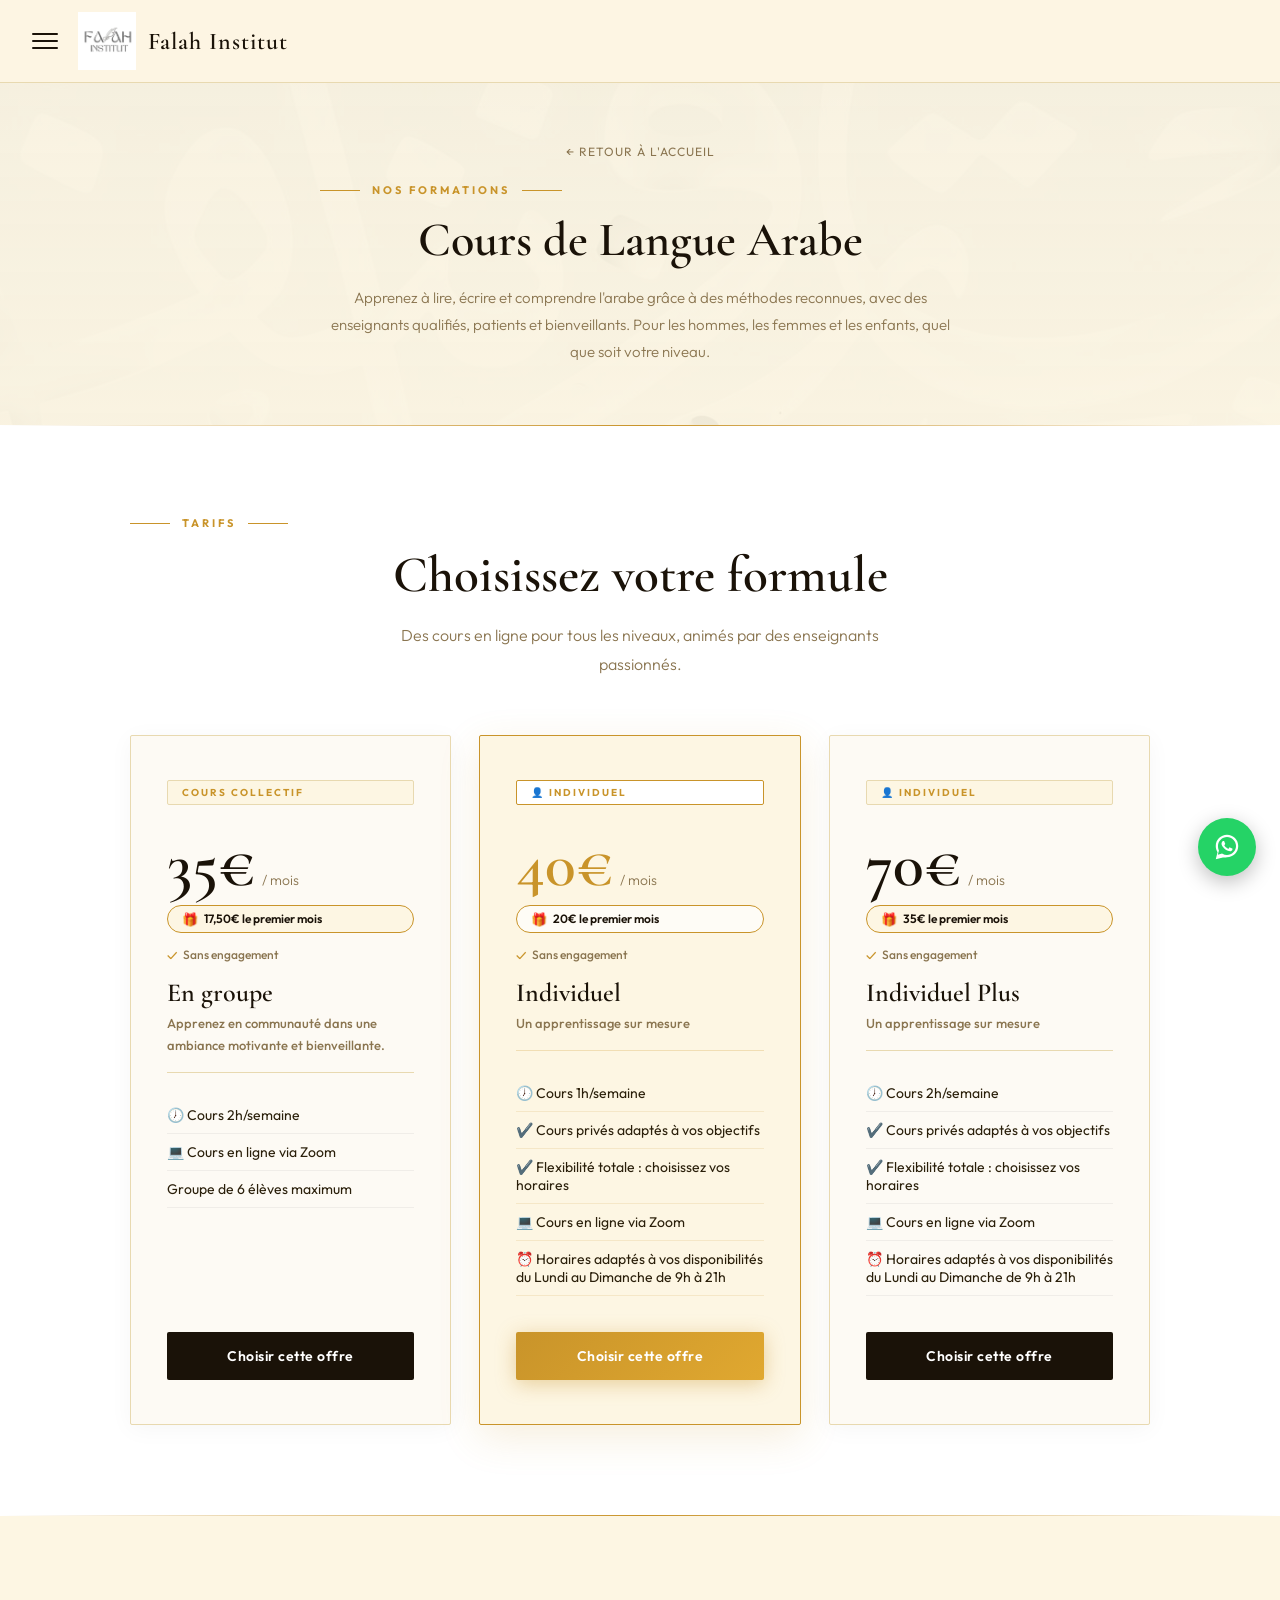
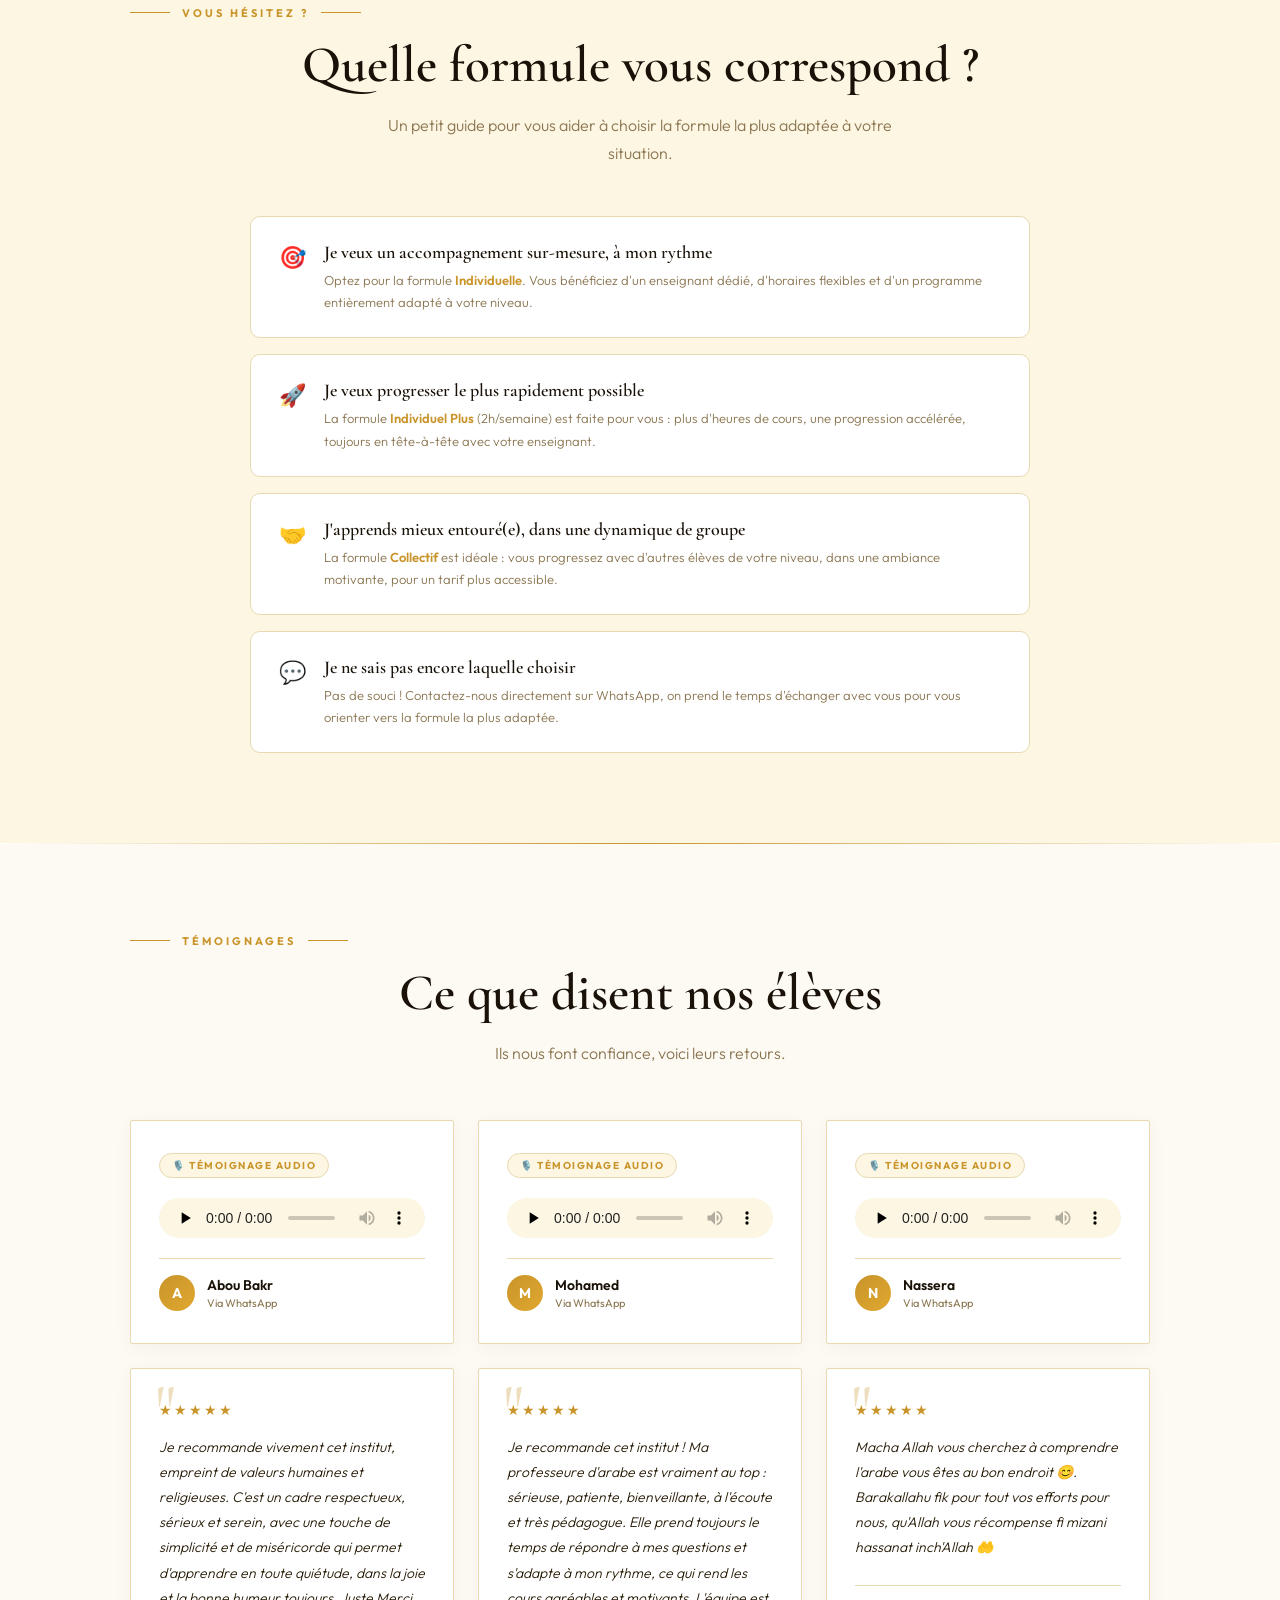
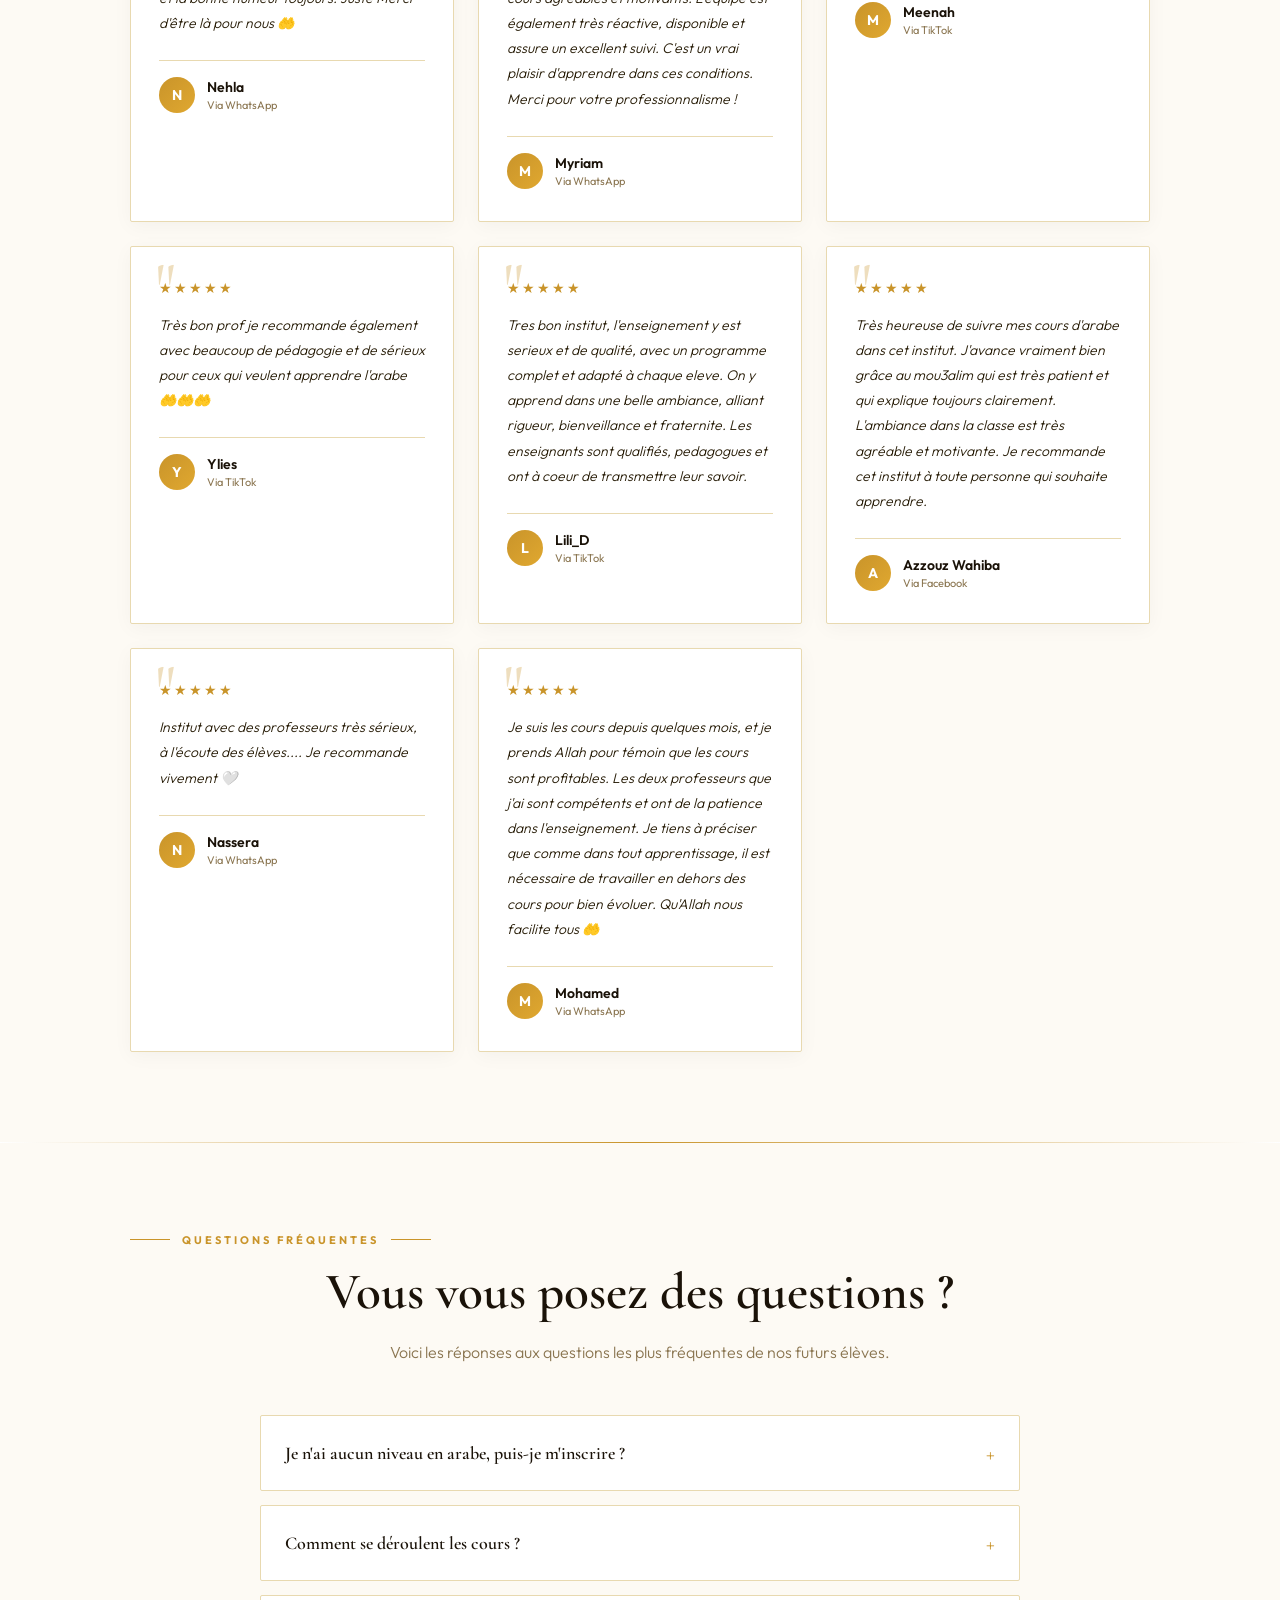
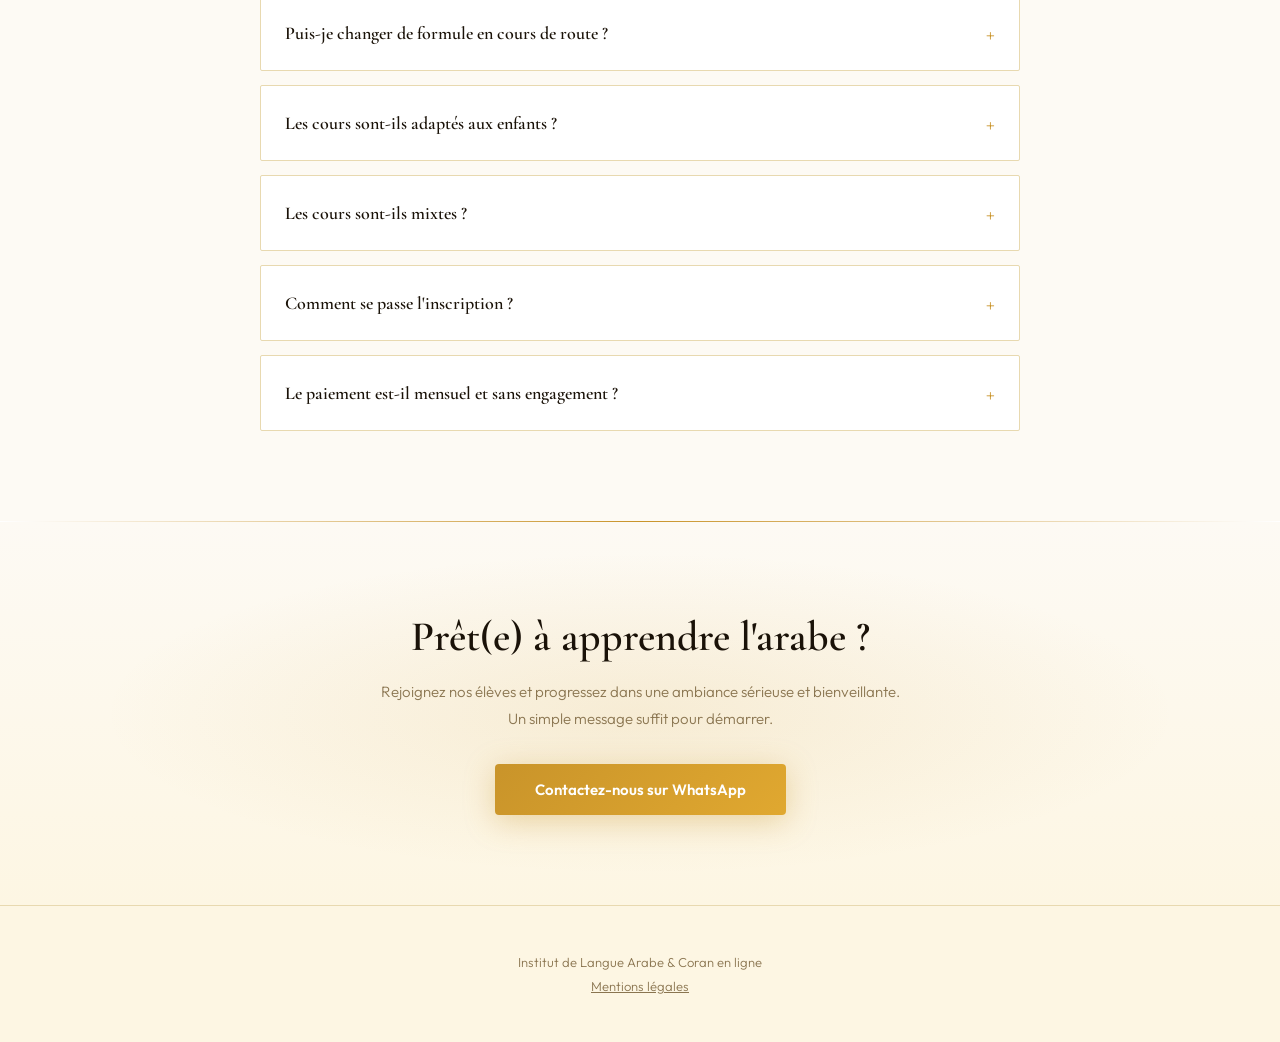
==== commit 129f1a13: "Add files via upload" ====
--- a/arabe.html
+++ b/arabe.html
@@ -3,8 +3,8 @@
 <head>
 <meta charset="UTF-8">
 <meta name="viewport" content="width=device-width, initial-scale=1.0">
-<title>Cours de Langue Arabe en ligne — Falah Institut</title>
-<meta name="description" content="Cours de langue arabe en ligne pour hommes, femmes et enfants. Formules collectives ou individuelles via Zoom, du débutant à l'avancé.">
+<title>Cours d'Arabe en Ligne — Ataʿallamou al-'Arabiyya & Al-Arabiya Bayna Yadayk</title>
+<meta name="description" content="Apprenez à lire, écrire et comprendre l'arabe littéraire en ligne, du niveau débutant à avancé, avec un enseignant qualifié via Zoom.">
 <link rel="icon" type="image/png" sizes="32x32" href="favicon-32.png">
 <link rel="icon" type="image/png" sizes="16x16" href="favicon-16.png">
 <link rel="apple-touch-icon" sizes="180x180" href="favicon-180.png">
@@ -93,6 +93,7 @@
           <span class="offre-tag">Cours collectif</span>
           <div class="offre-price"><span class="price-num">35€</span><span class="price-unit">/ mois</span></div>
           <div class="promo-price"><span class="emoji">🎁</span> 17,50€ le premier mois</div>
+          <div class="no-commitment"><span class="check">✓</span> Sans engagement</div>
           <div class="offre-title">En groupe</div>
           <p class="offre-desc offre-subtitle">Apprenez en communauté dans une ambiance motivante et bienveillante.</p>
           <div class="offre-sep"></div>
@@ -107,6 +108,7 @@
           <span class="offre-tag">👤 Individuel</span>
           <div class="offre-price"><span class="price-num">40€</span><span class="price-unit">/ mois</span></div>
           <div class="promo-price"><span class="emoji">🎁</span> 20€ le premier mois</div>
+          <div class="no-commitment"><span class="check">✓</span> Sans engagement</div>
           <div class="offre-title">Individuel</div>
           <p class="offre-desc offre-subtitle">Un apprentissage sur mesure</p>
           <div class="offre-sep"></div>
@@ -123,6 +125,7 @@
           <span class="offre-tag">👤 Individuel</span>
           <div class="offre-price"><span class="price-num">70€</span><span class="price-unit">/ mois</span></div>
           <div class="promo-price"><span class="emoji">🎁</span> 35€ le premier mois</div>
+          <div class="no-commitment"><span class="check">✓</span> Sans engagement</div>
           <div class="offre-title">Individuel Plus</div>
           <p class="offre-desc offre-subtitle">Un apprentissage sur mesure</p>
           <div class="offre-sep"></div>
--- a/style.css
+++ b/style.css
@@ -176,6 +176,8 @@
     font-size: 12px; font-weight: 600; color: var(--dark);
   }
   .promo-price .emoji { font-size: 13px; }
+  .no-commitment { display: flex; align-items: center; gap: 6px; font-size: 12px; color: var(--text-muted); font-weight: 500; margin-bottom: 14px; }
+  .no-commitment .check { color: var(--gold); font-size: 13px; }
   .offre-card.premium .promo-price { background: rgba(255,255,255,0.7); }
   .offre-title { font-family: 'Cormorant Garamond', serif; font-size: 26px; font-weight: 600; margin-bottom: 8px; }
   .offre-card.standard .offre-title { color: var(--dark); }
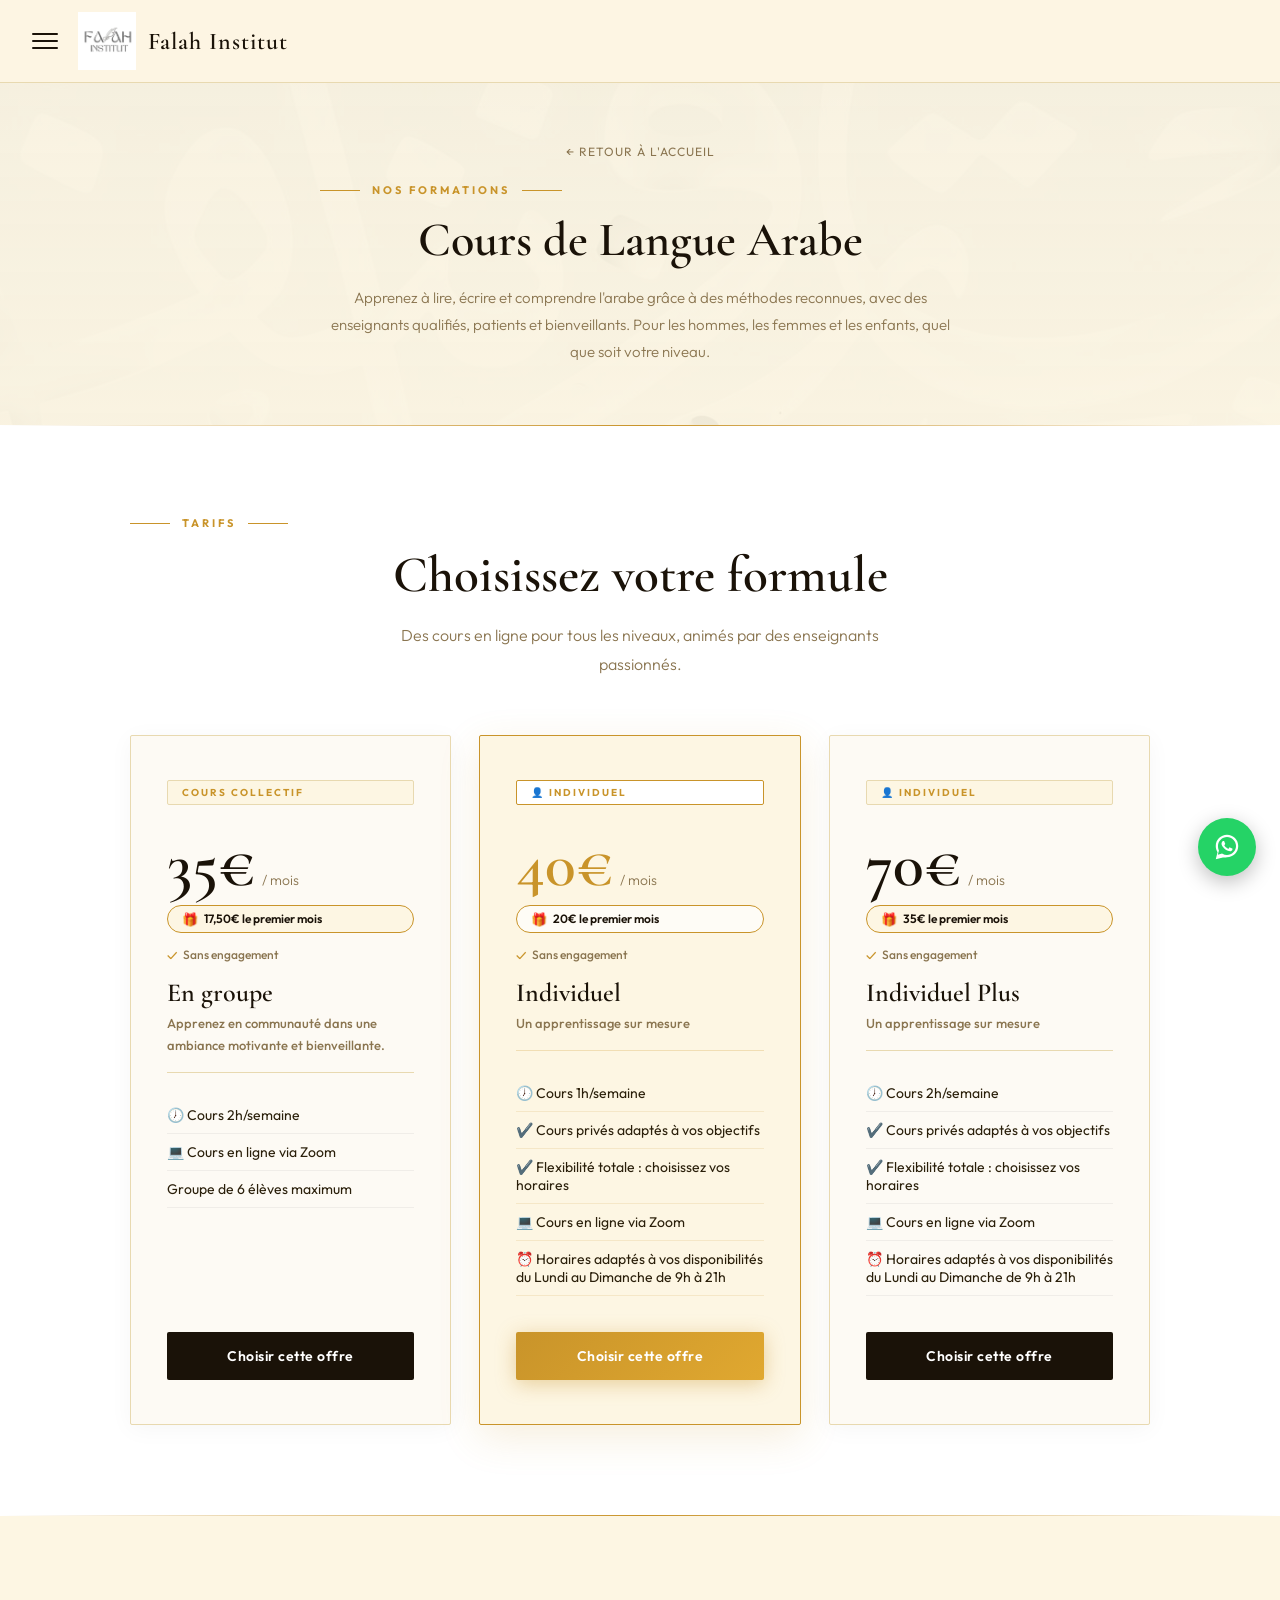
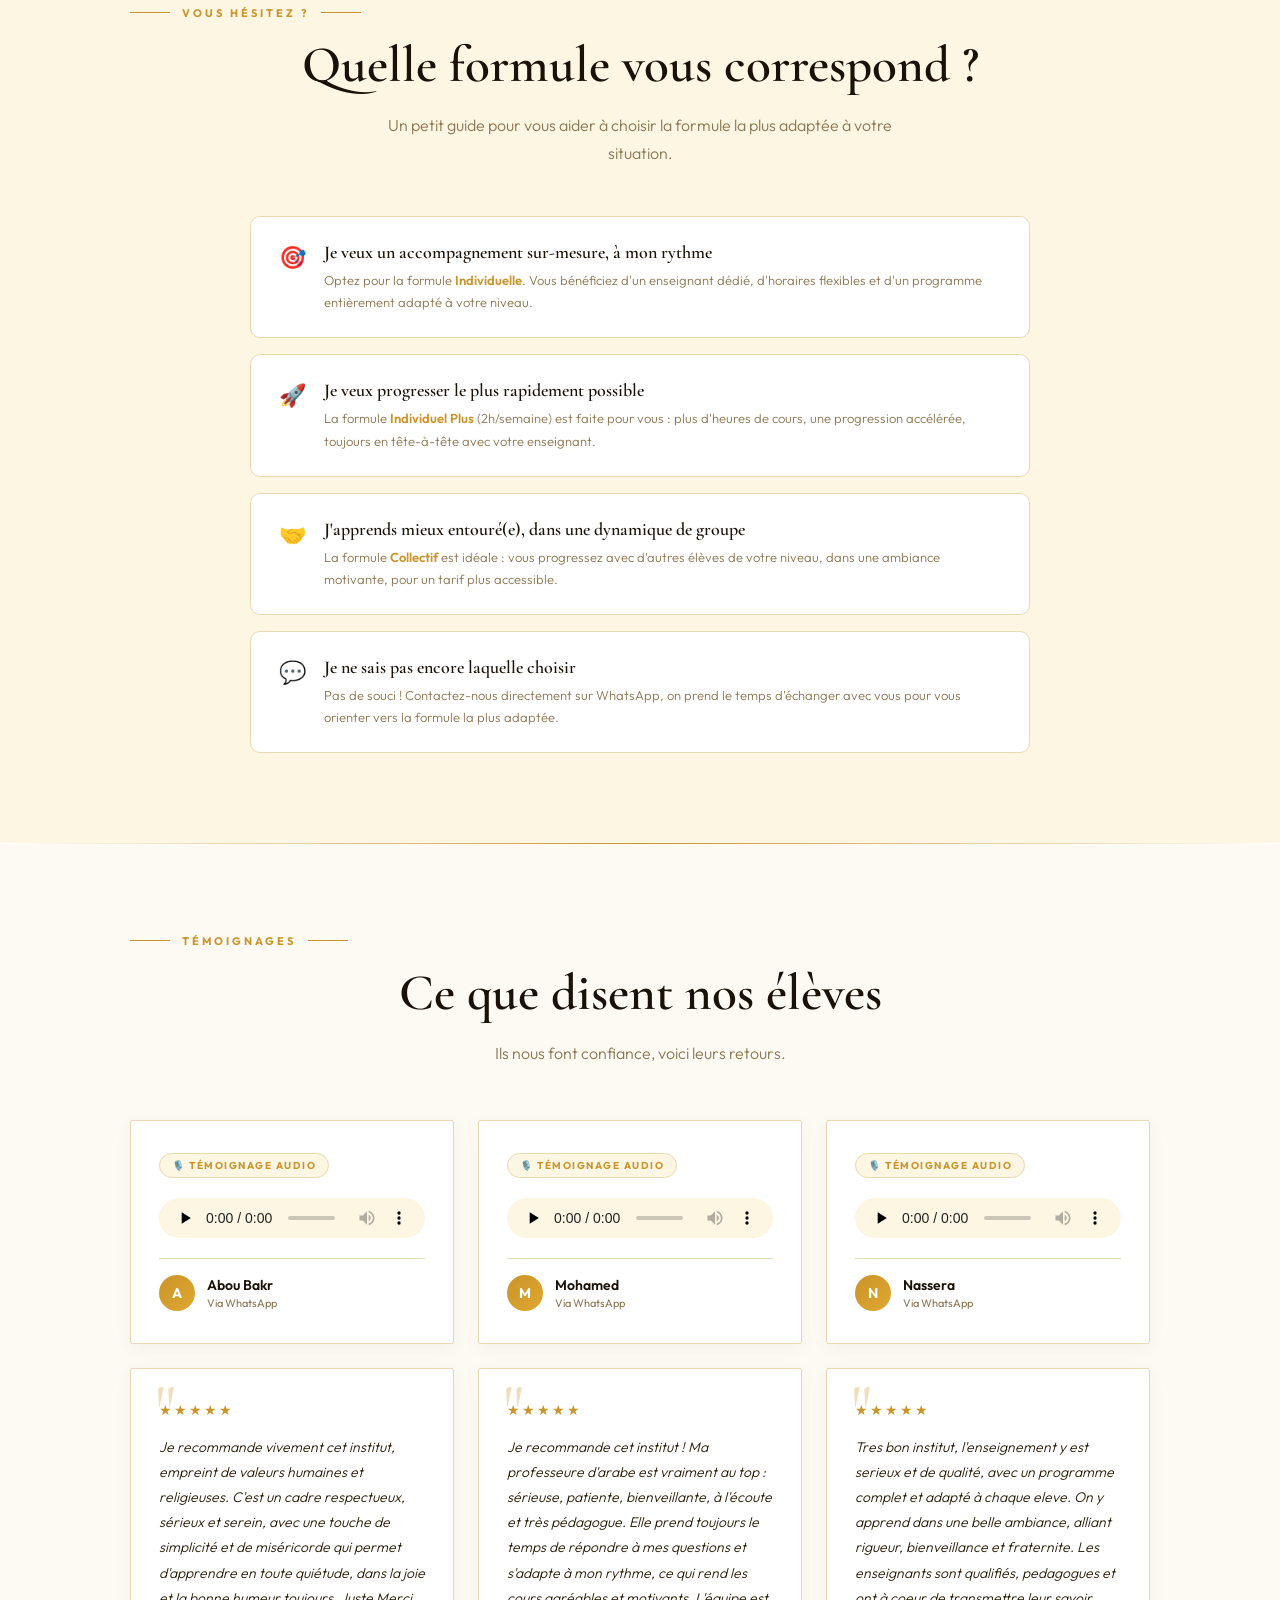
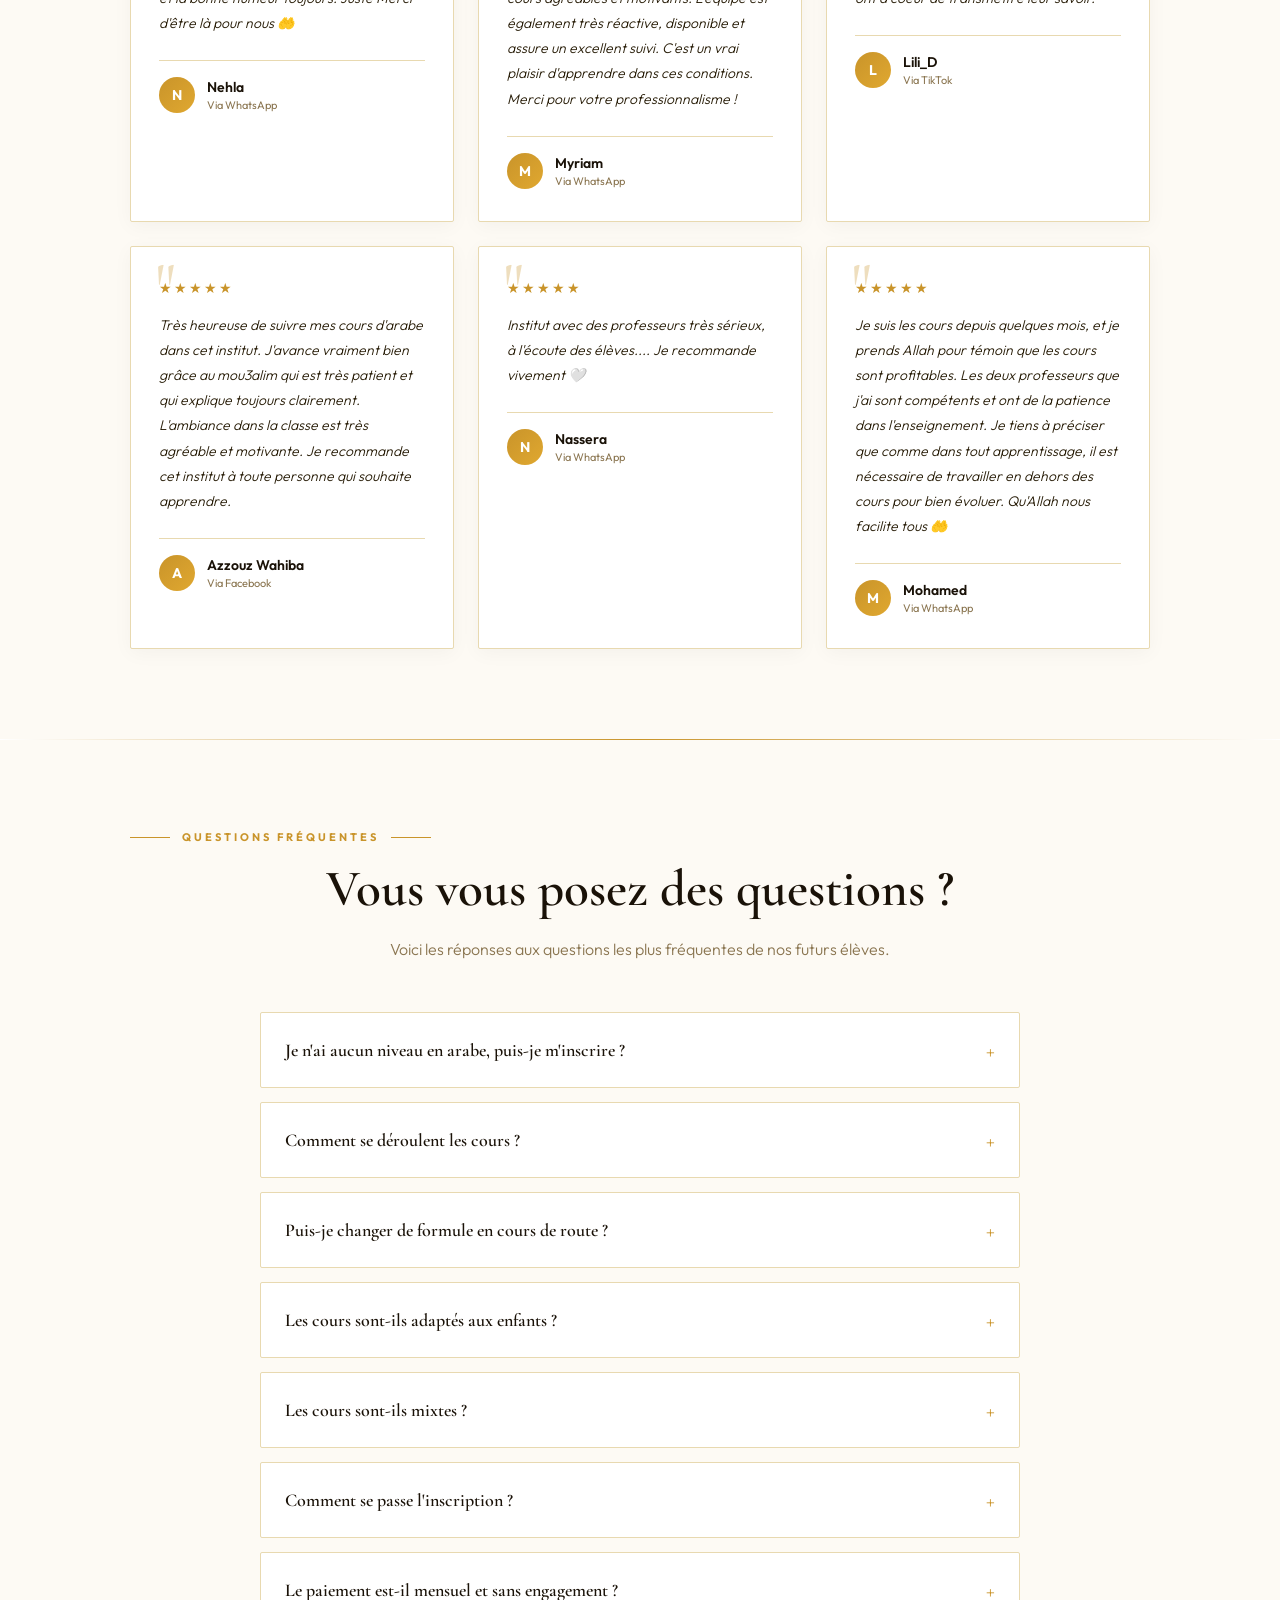
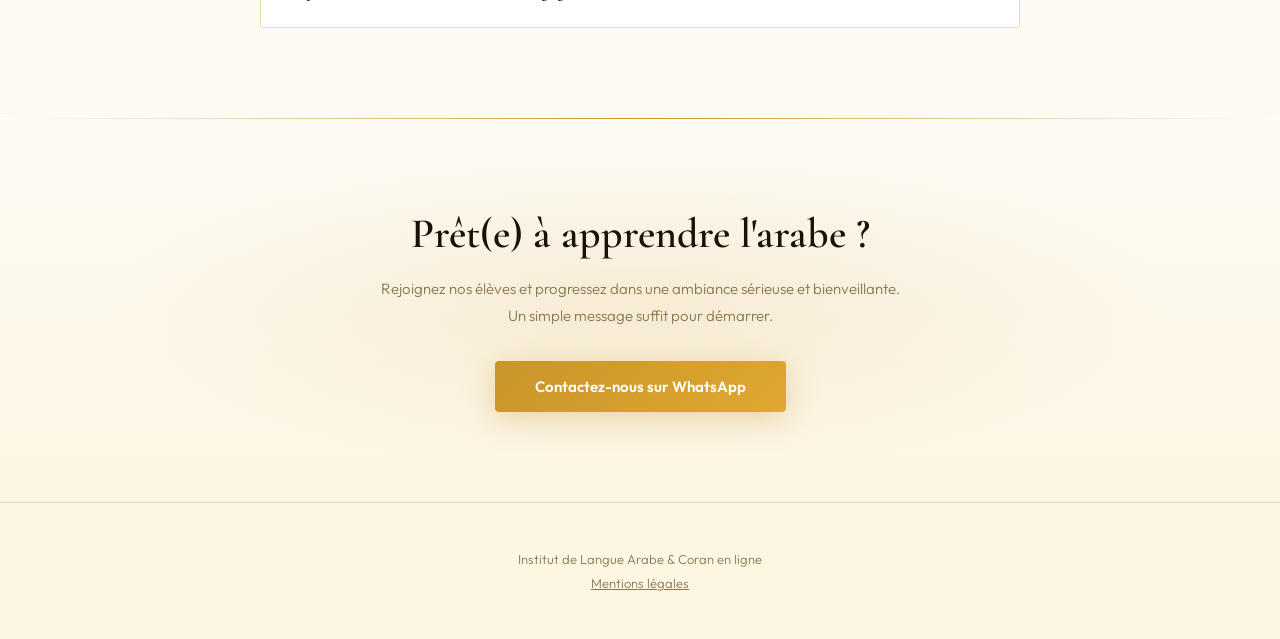
==== commit ccf4e38d: "Add files via upload" ====
--- a/arabe.html
+++ b/arabe.html
@@ -252,26 +252,6 @@
       <div class="avis-card">
         <div class="avis-quote">"</div>
         <div class="avis-stars">★★★★★</div>
-        <p class="avis-text">Macha Allah vous cherchez à comprendre l'arabe vous êtes au bon endroit 😊. Barakallahu fik pour tout vos efforts pour nous, qu'Allah vous récompense fi mizani hassanat inch'Allah 🤲</p>
-        <div class="avis-sep"></div>
-        <div class="avis-author">
-          <div class="avis-avatar">M</div>
-          <div><div class="avis-name">Meenah</div><div class="avis-source">Via TikTok</div></div>
-        </div>
-      </div>
-      <div class="avis-card">
-        <div class="avis-quote">"</div>
-        <div class="avis-stars">★★★★★</div>
-        <p class="avis-text">Très bon prof je recommande également avec beaucoup de pédagogie et de sérieux pour ceux qui veulent apprendre l'arabe 🤲🤲🤲</p>
-        <div class="avis-sep"></div>
-        <div class="avis-author">
-          <div class="avis-avatar">Y</div>
-          <div><div class="avis-name">Ylies</div><div class="avis-source">Via TikTok</div></div>
-        </div>
-      </div>
-      <div class="avis-card">
-        <div class="avis-quote">"</div>
-        <div class="avis-stars">★★★★★</div>
         <p class="avis-text">Tres bon institut, l'enseignement y est serieux et de qualité, avec un programme complet et adapté à chaque eleve. On y apprend dans une belle ambiance, alliant rigueur, bienveillance et fraternite. Les enseignants sont qualifiés, pedagogues et ont à coeur de transmettre leur savoir.</p>
         <div class="avis-sep"></div>
         <div class="avis-author">
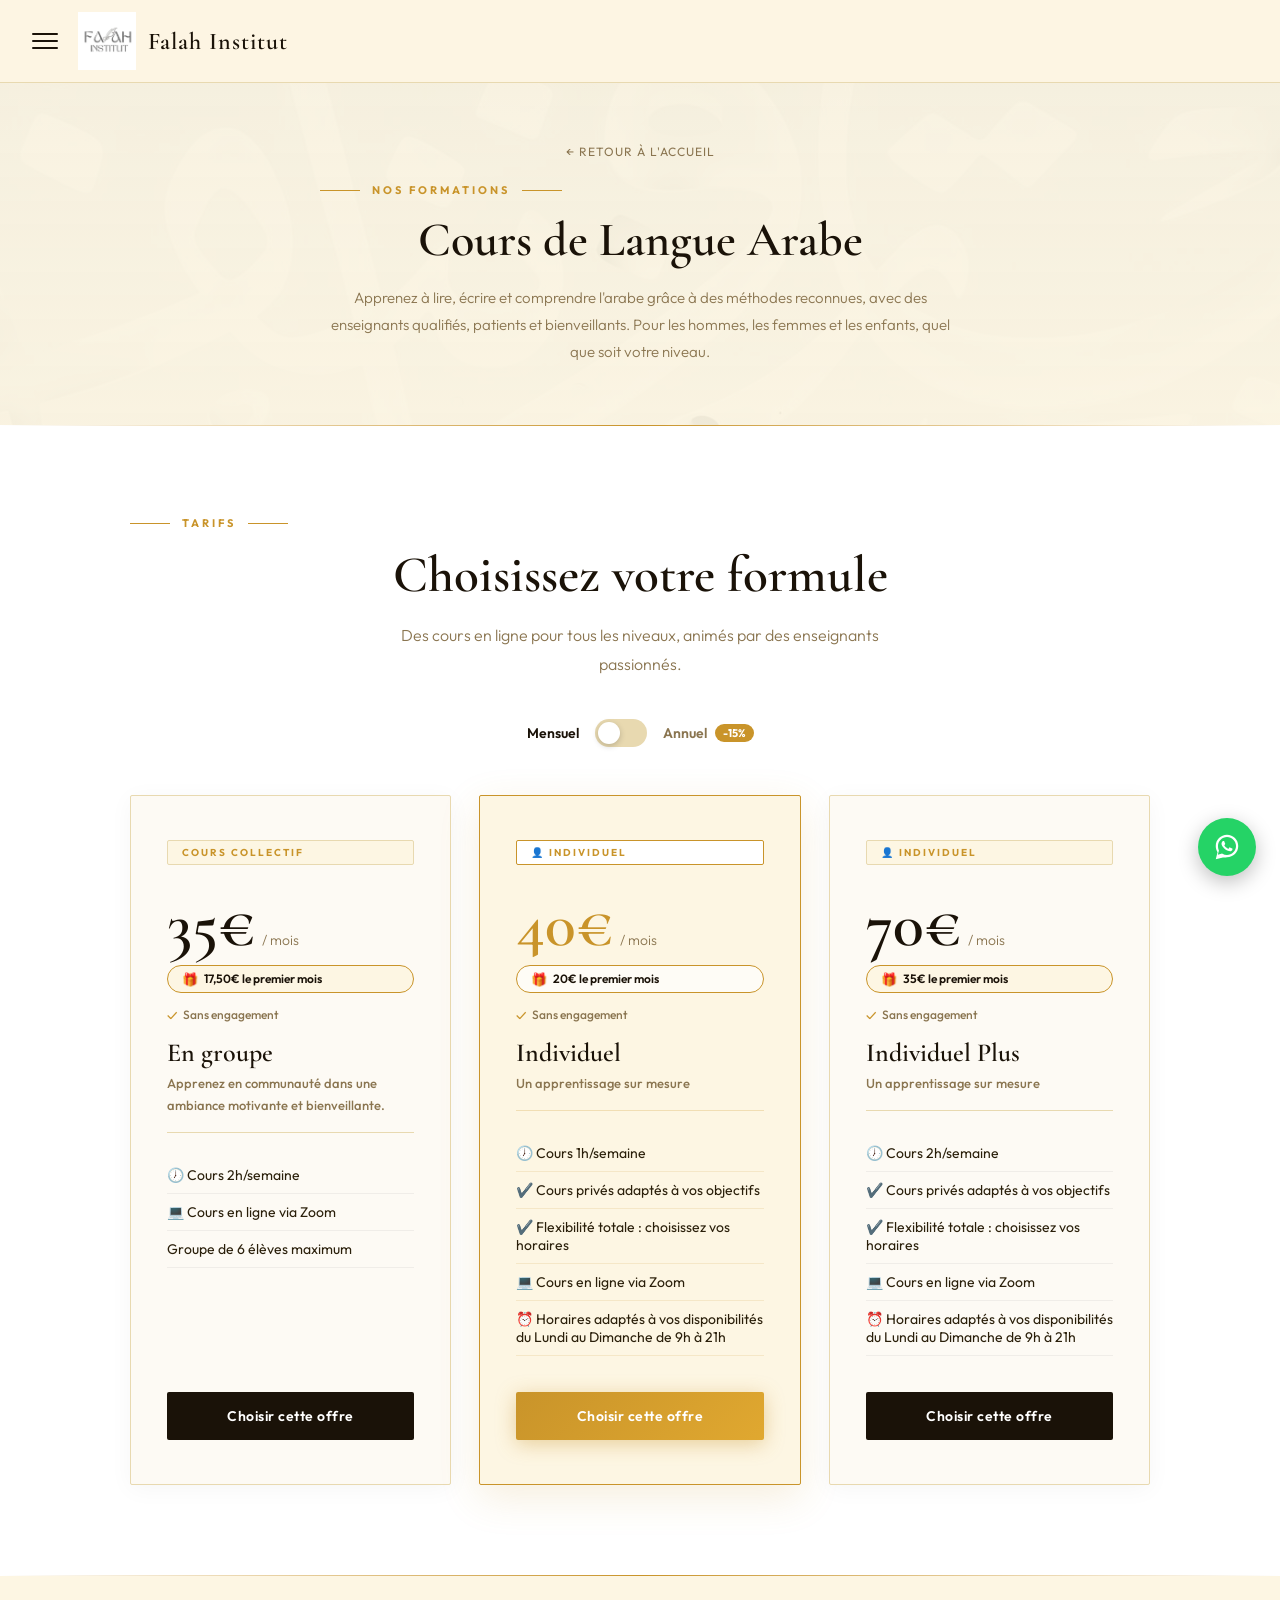
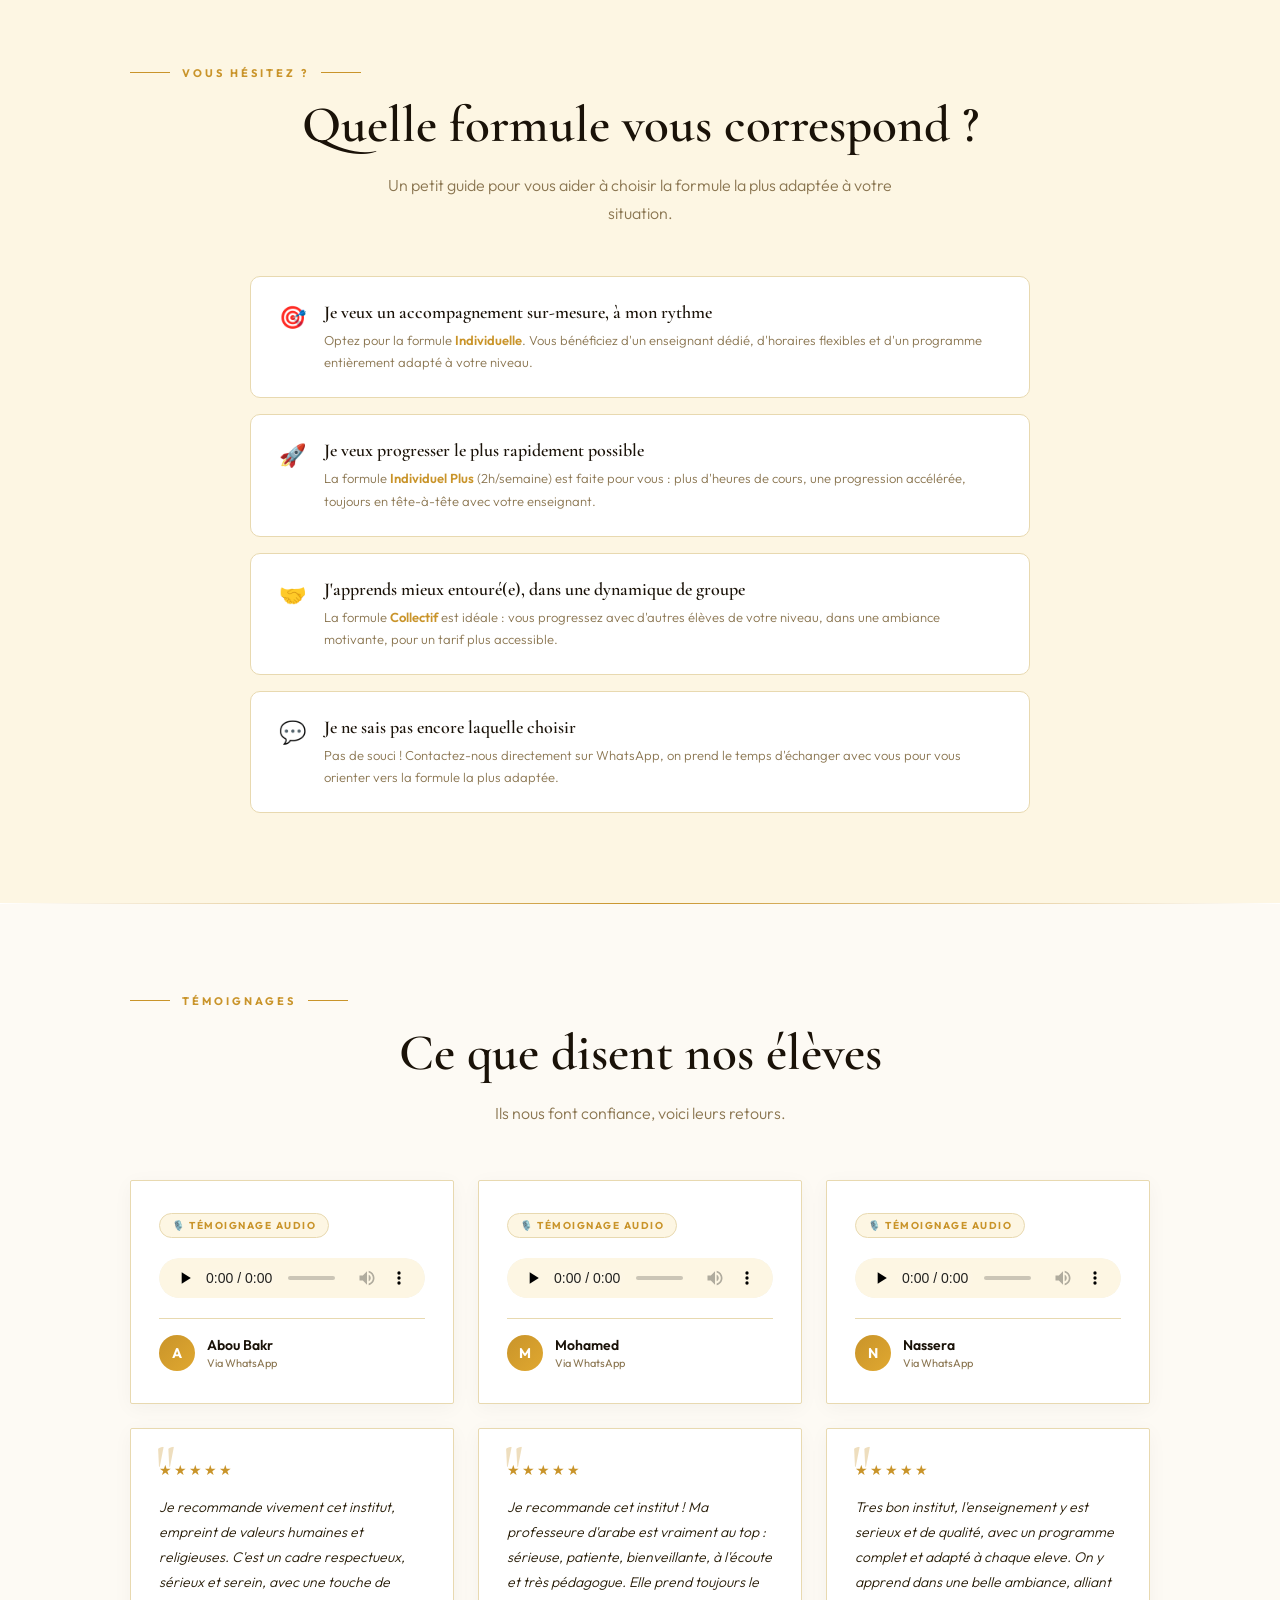
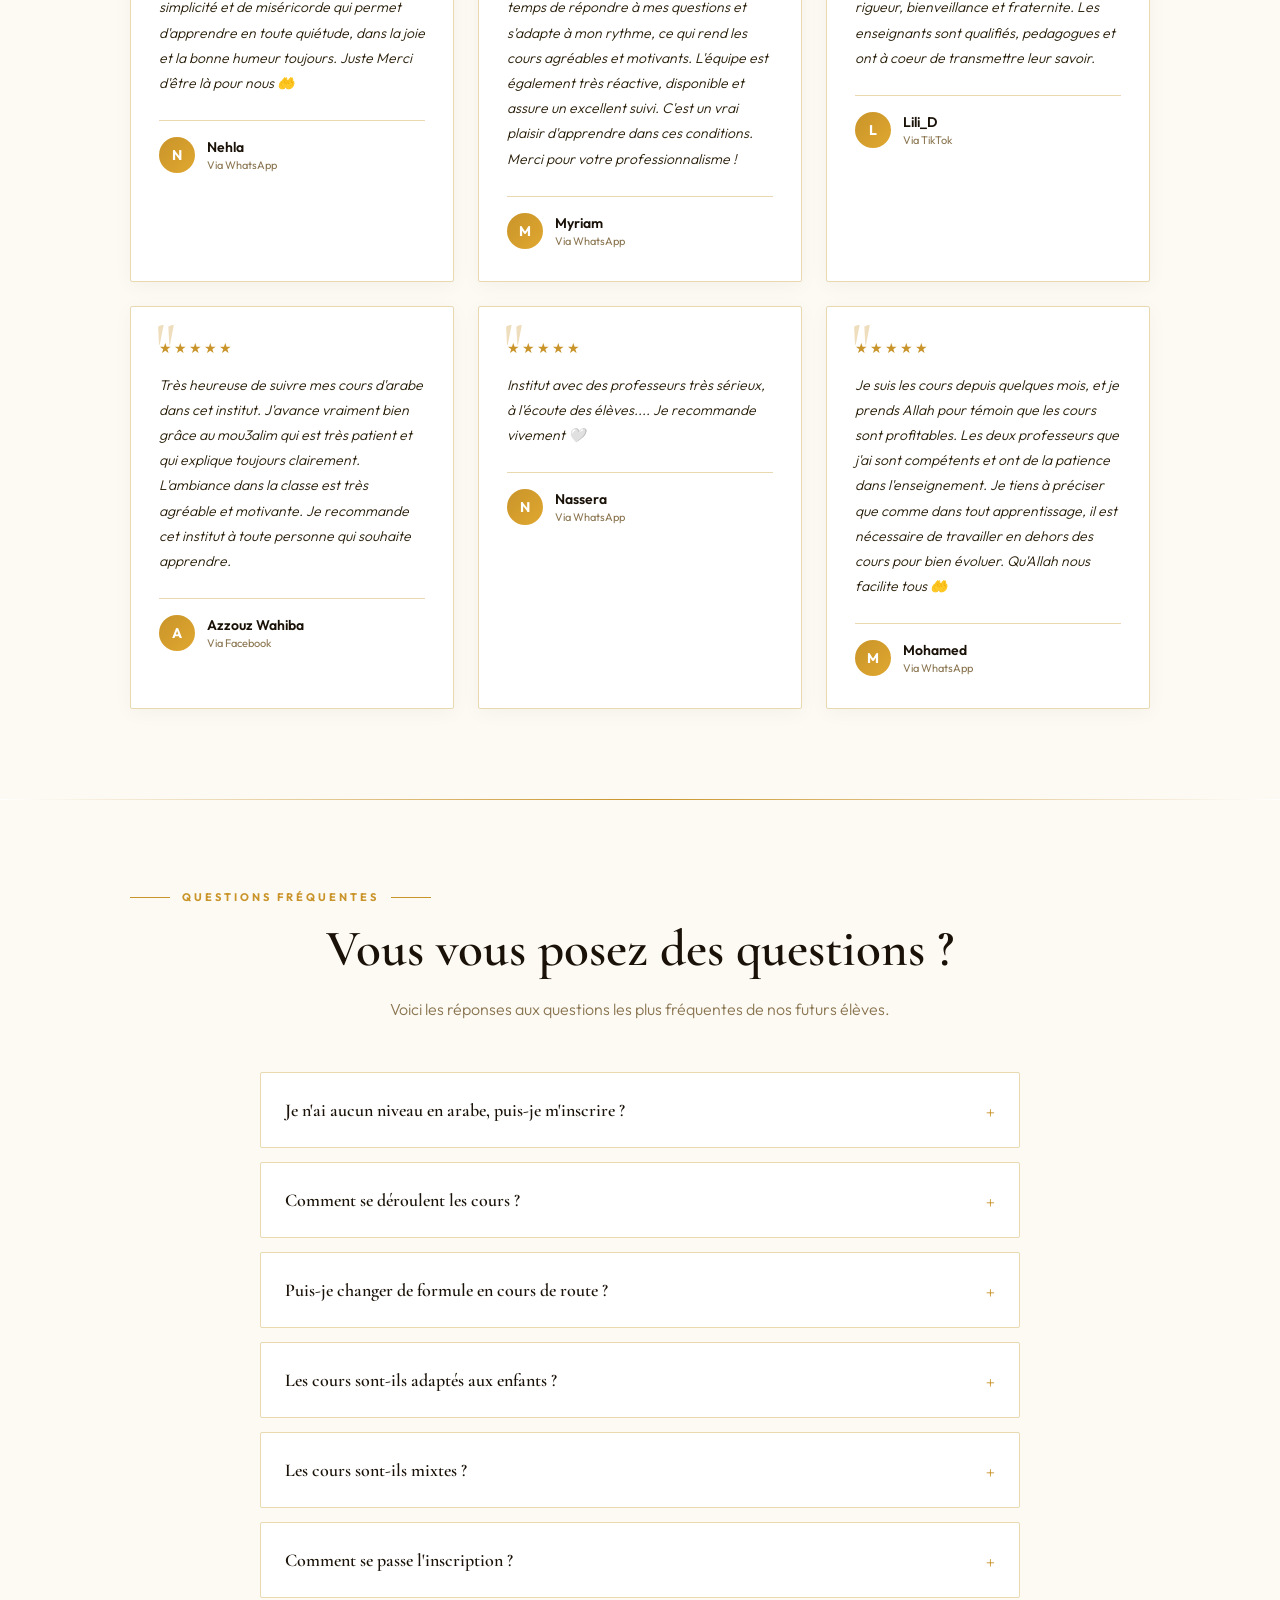
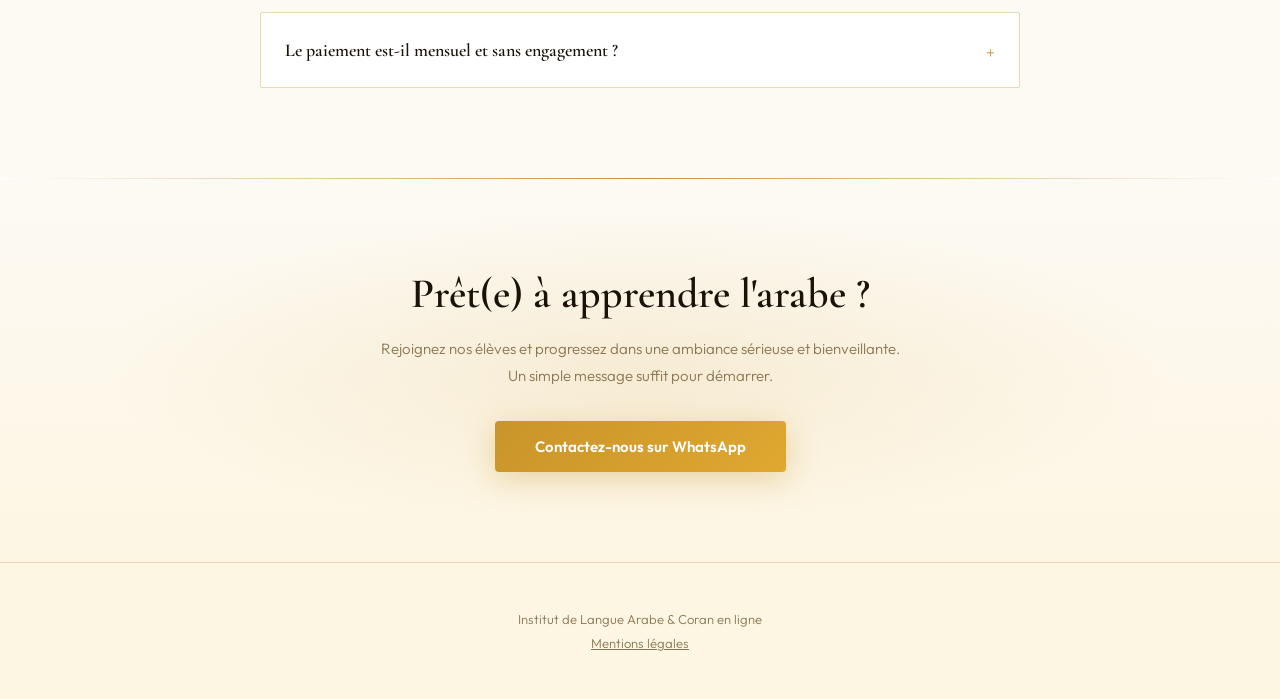
==== commit dc1b1a42: "Add files via upload" ====
--- a/arabe.html
+++ b/arabe.html
@@ -88,10 +88,16 @@
       <h2 class="section-title">Choisissez votre formule</h2>
       <p class="section-sub">Des cours en ligne pour tous les niveaux, animés par des enseignants passionnés.</p>
     </div>
+    <div class="pricing-toggle fade-in">
+      <span class="toggle-label active" data-mode="monthly">Mensuel</span>
+      <button class="toggle-switch" id="pricingToggle" aria-label="Basculer entre tarif mensuel et annuel"><span class="toggle-knob"></span></button>
+      <span class="toggle-label" data-mode="annual">Annuel <span class="toggle-save">-15%</span></span>
+    </div>
     <div class="offres-grid">
         <div class="offre-card standard">
           <span class="offre-tag">Cours collectif</span>
-          <div class="offre-price"><span class="price-num">35€</span><span class="price-unit">/ mois</span></div>
+          <div class="offre-price"><span class="price-num price-monthly">35€</span><span class="price-num price-annual">29,75€</span><span class="price-unit">/ mois</span></div>
+          <div class="annual-note">Facturé 357€/an <span class="save-badge">-15%</span></div>
           <div class="promo-price"><span class="emoji">🎁</span> 17,50€ le premier mois</div>
           <div class="no-commitment"><span class="check">✓</span> Sans engagement</div>
           <div class="offre-title">En groupe</div>
@@ -106,7 +112,8 @@
         </div>
         <div class="offre-card premium">
           <span class="offre-tag">👤 Individuel</span>
-          <div class="offre-price"><span class="price-num">40€</span><span class="price-unit">/ mois</span></div>
+          <div class="offre-price"><span class="price-num price-monthly">40€</span><span class="price-num price-annual">34€</span><span class="price-unit">/ mois</span></div>
+          <div class="annual-note">Facturé 408€/an <span class="save-badge">-15%</span></div>
           <div class="promo-price"><span class="emoji">🎁</span> 20€ le premier mois</div>
           <div class="no-commitment"><span class="check">✓</span> Sans engagement</div>
           <div class="offre-title">Individuel</div>
@@ -123,7 +130,8 @@
         </div>
         <div class="offre-card standard">
           <span class="offre-tag">👤 Individuel</span>
-          <div class="offre-price"><span class="price-num">70€</span><span class="price-unit">/ mois</span></div>
+          <div class="offre-price"><span class="price-num price-monthly">70€</span><span class="price-num price-annual">59,50€</span><span class="price-unit">/ mois</span></div>
+          <div class="annual-note">Facturé 714€/an <span class="save-badge">-15%</span></div>
           <div class="promo-price"><span class="emoji">🎁</span> 35€ le premier mois</div>
           <div class="no-commitment"><span class="check">✓</span> Sans engagement</div>
           <div class="offre-title">Individuel Plus</div>
@@ -361,6 +369,22 @@
     entries.forEach(entry => { if (entry.isIntersecting) entry.target.classList.add('visible'); });
   }, { threshold: 0.1 });
   document.querySelectorAll('.fade-in').forEach(el => observer.observe(el));
+
+  const pricingToggle = document.getElementById('pricingToggle');
+  if (pricingToggle) {
+    let isAnnual = false;
+    pricingToggle.addEventListener('click', function() {
+      isAnnual = !isAnnual;
+      pricingToggle.classList.toggle('is-annual', isAnnual);
+      document.querySelectorAll('.toggle-label').forEach(function(el) {
+        el.classList.toggle('active', el.dataset.mode === (isAnnual ? 'annual' : 'monthly'));
+      });
+      document.querySelectorAll('.price-monthly').forEach(function(el) { el.style.display = isAnnual ? 'none' : 'inline'; });
+      document.querySelectorAll('.price-annual').forEach(function(el) { el.style.display = isAnnual ? 'inline' : 'none'; });
+      document.querySelectorAll('.annual-note').forEach(function(el) { el.style.display = isAnnual ? 'flex' : 'none'; });
+      document.querySelectorAll('.promo-price').forEach(function(el) { el.style.display = isAnnual ? 'none' : 'inline-flex'; });
+    });
+  }
 
   const menuToggle = document.getElementById('menuToggle');
   const mobileMenu = document.getElementById('mobileMenu');
--- a/style.css
+++ b/style.css
@@ -150,7 +150,31 @@
 
   /* OFFRES */
   .offres { background: var(--white); }
-  .offres-intro { text-align: center; margin-bottom: 56px; }
+  .offres-intro { text-align: center; margin-bottom: 40px; }
+
+  /* PRICING TOGGLE (Mensuel / Annuel) */
+  .pricing-toggle {
+    display: flex; align-items: center; justify-content: center; gap: 16px;
+    margin-bottom: 48px;
+  }
+  .toggle-label { font-size: 14px; font-weight: 600; color: var(--text-muted); transition: color 0.25s ease; cursor: pointer; display: flex; align-items: center; gap: 8px; }
+  .toggle-label.active { color: var(--dark); }
+  .toggle-save { background: var(--gold); color: #fff; font-size: 11px; font-weight: 700; padding: 2px 8px; border-radius: 10px; }
+  .toggle-switch {
+    position: relative; width: 52px; height: 28px; border-radius: 20px;
+    background: var(--border); border: none; cursor: pointer; flex-shrink: 0;
+    transition: background 0.25s ease; padding: 0;
+  }
+  .toggle-switch.is-annual { background: var(--gold); }
+  .toggle-knob {
+    position: absolute; top: 3px; left: 3px; width: 22px; height: 22px; border-radius: 50%;
+    background: #fff; box-shadow: 0 2px 6px rgba(0,0,0,0.2); transition: transform 0.25s ease;
+  }
+  .toggle-switch.is-annual .toggle-knob { transform: translateX(24px); }
+  .annual-note { display: none; align-items: center; gap: 8px; font-size: 12.5px; color: var(--text-muted); margin-bottom: 14px; font-weight: 500; }
+  .annual-note .save-badge { background: var(--gold-pale); color: var(--gold); border: 1px solid var(--gold); font-size: 11px; font-weight: 700; padding: 2px 9px; border-radius: 10px; }
+  .price-annual { display: none; }
+
   .offres-grid { display: grid; grid-template-columns: repeat(auto-fit, minmax(300px, 1fr)); gap: 28px; }
   .offres-group { margin-bottom: 68px; }
   .offres-group:last-child { margin-bottom: 0; }
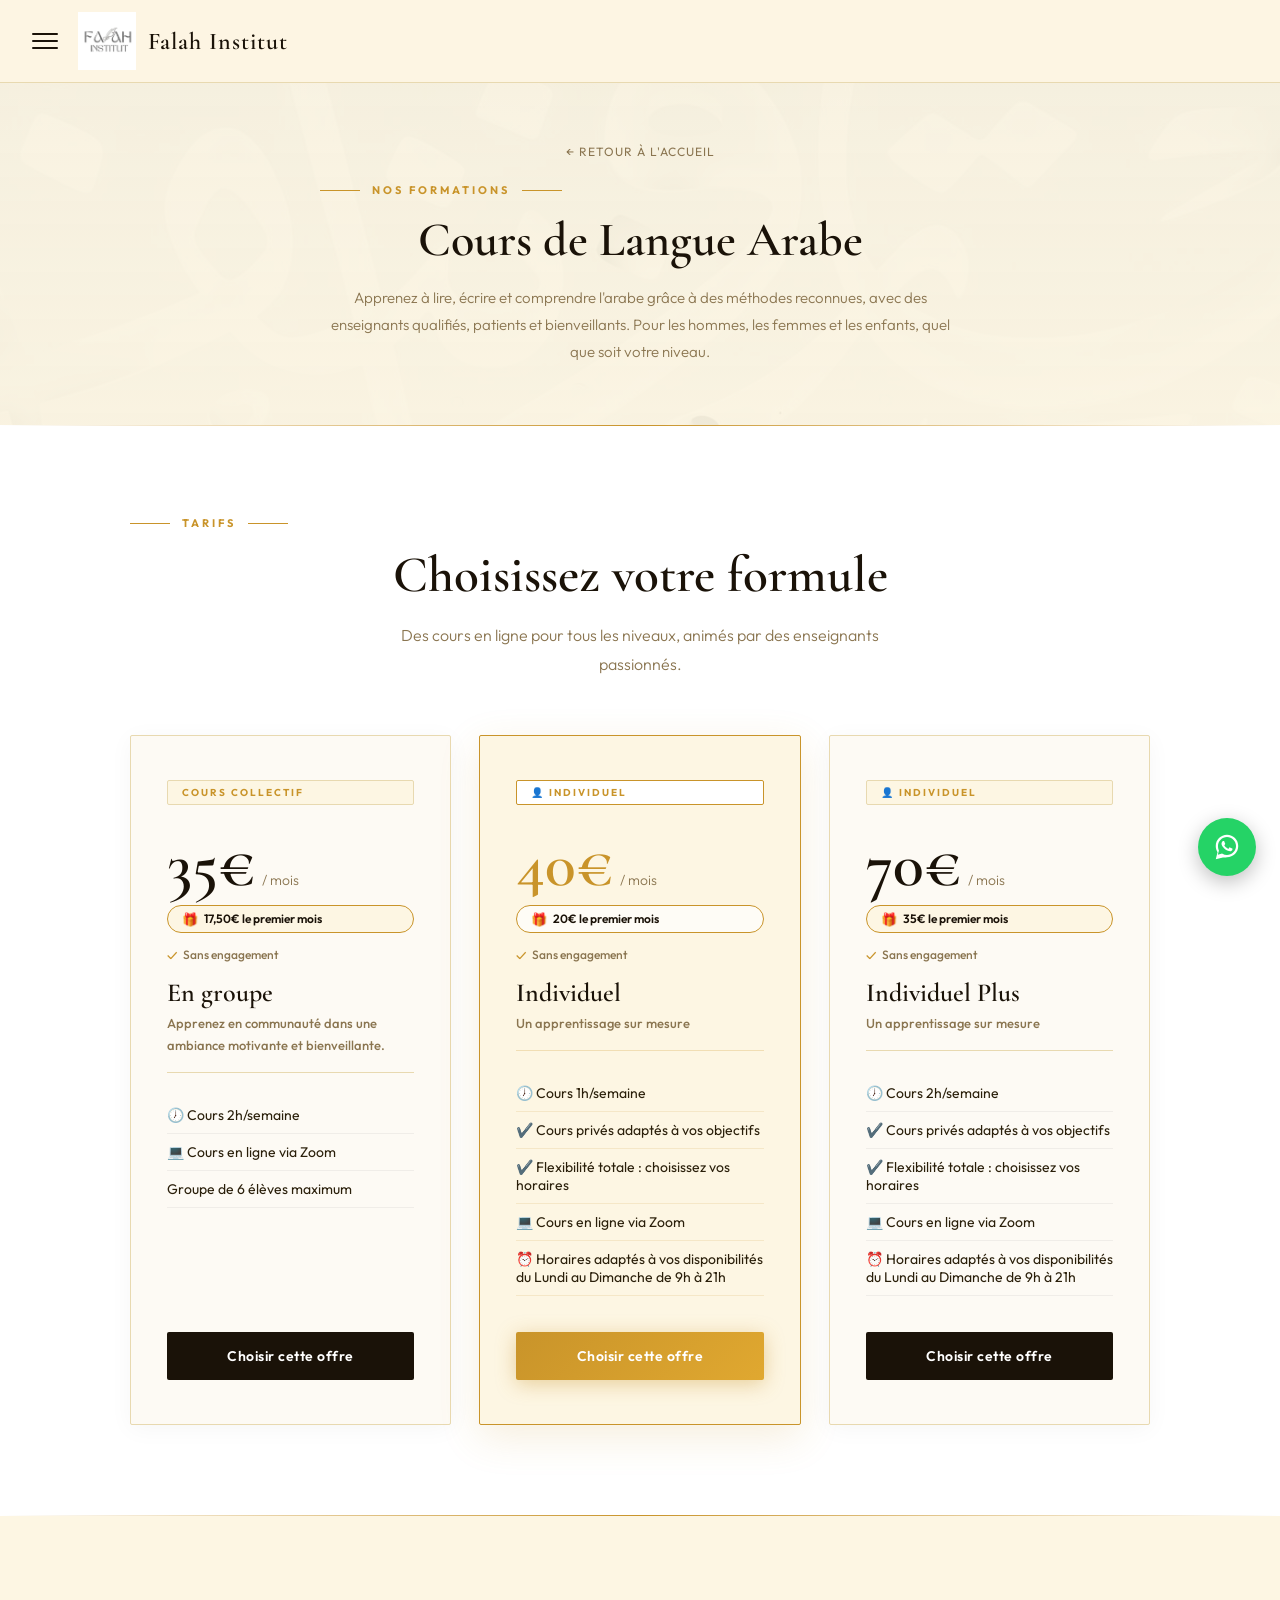
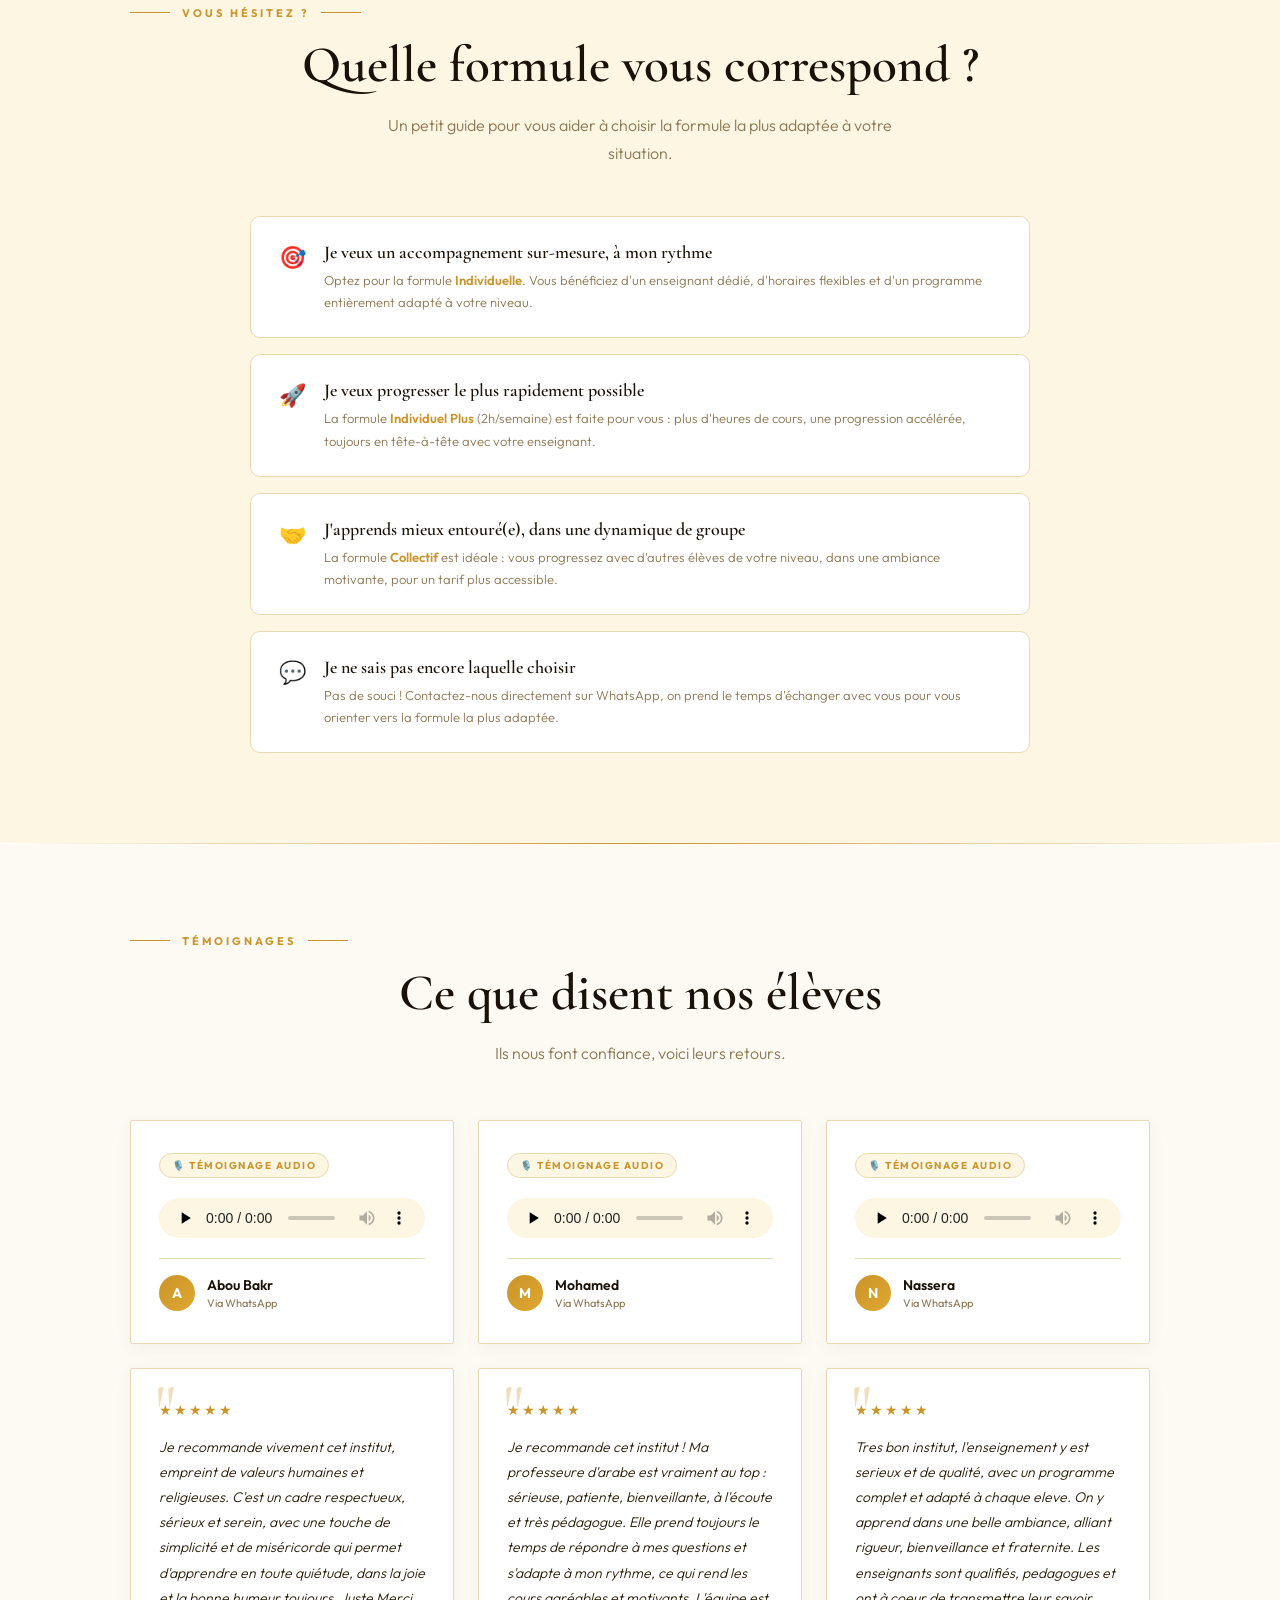
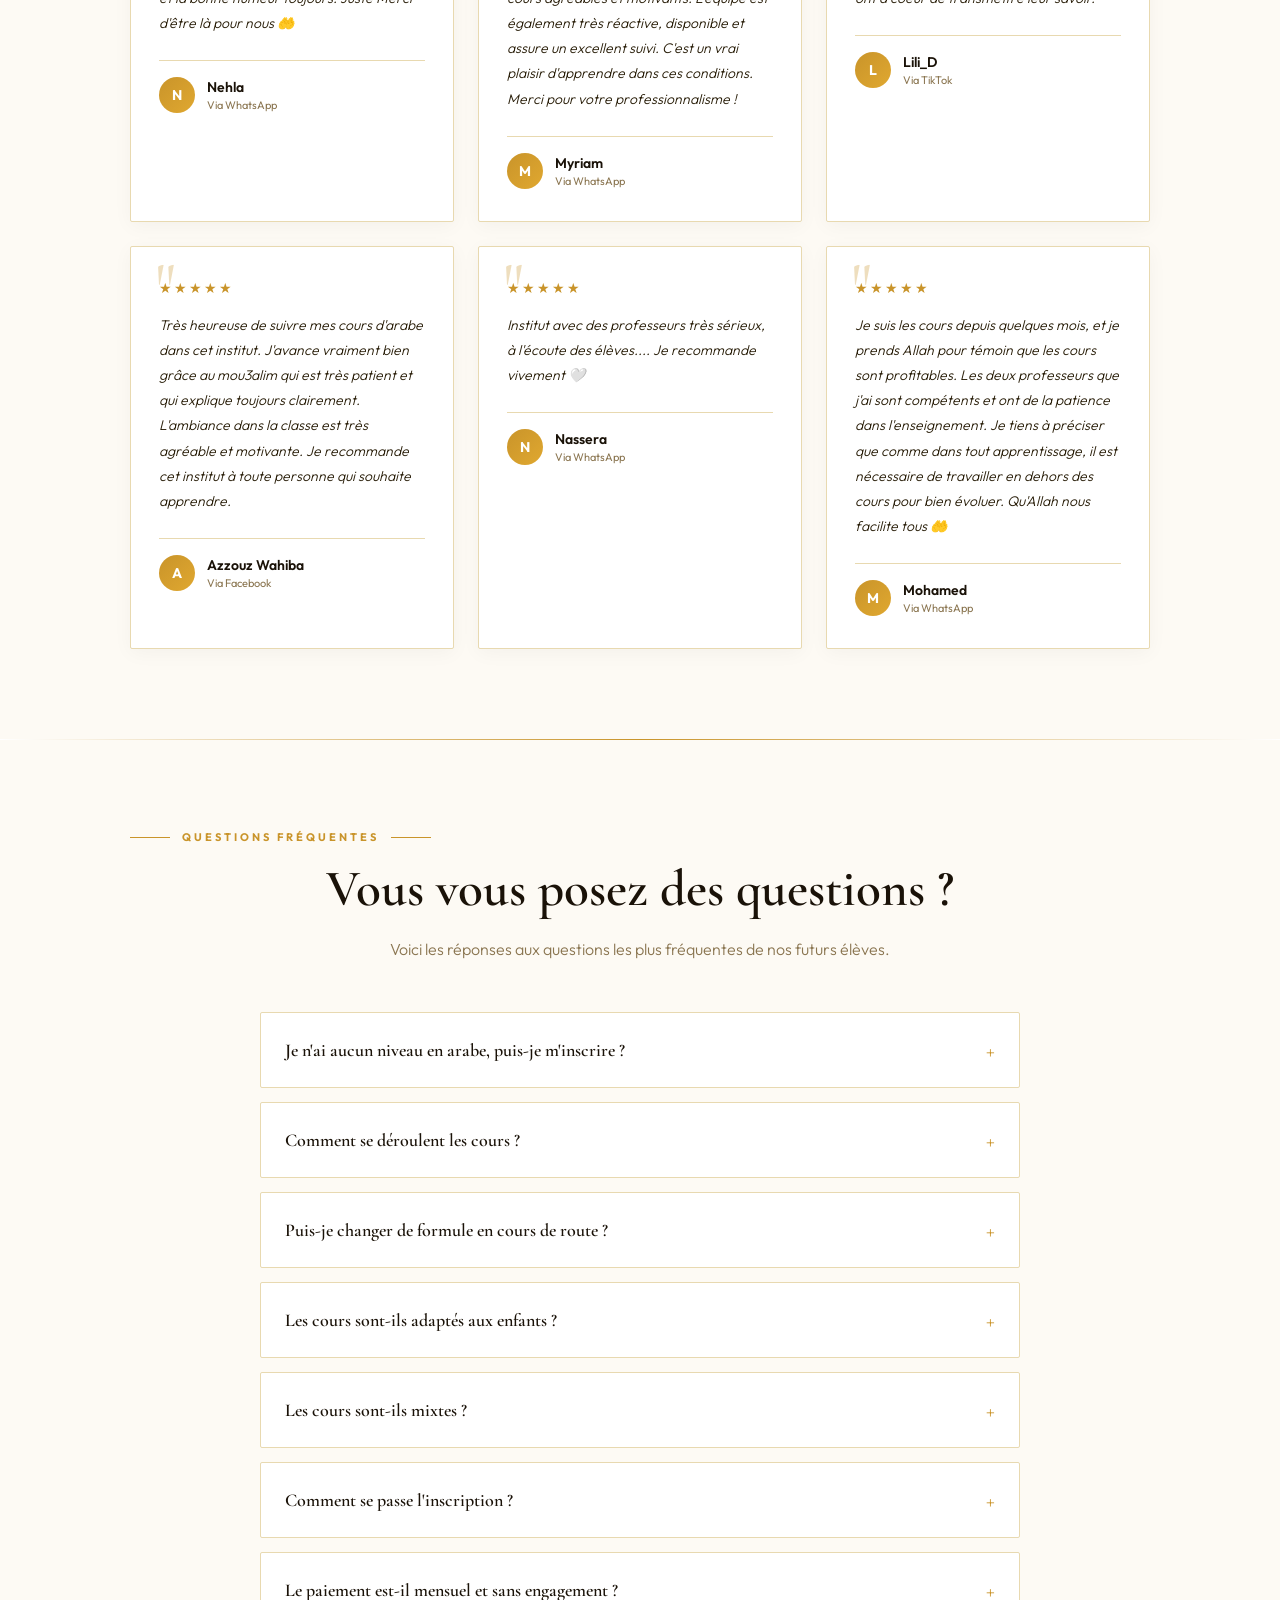
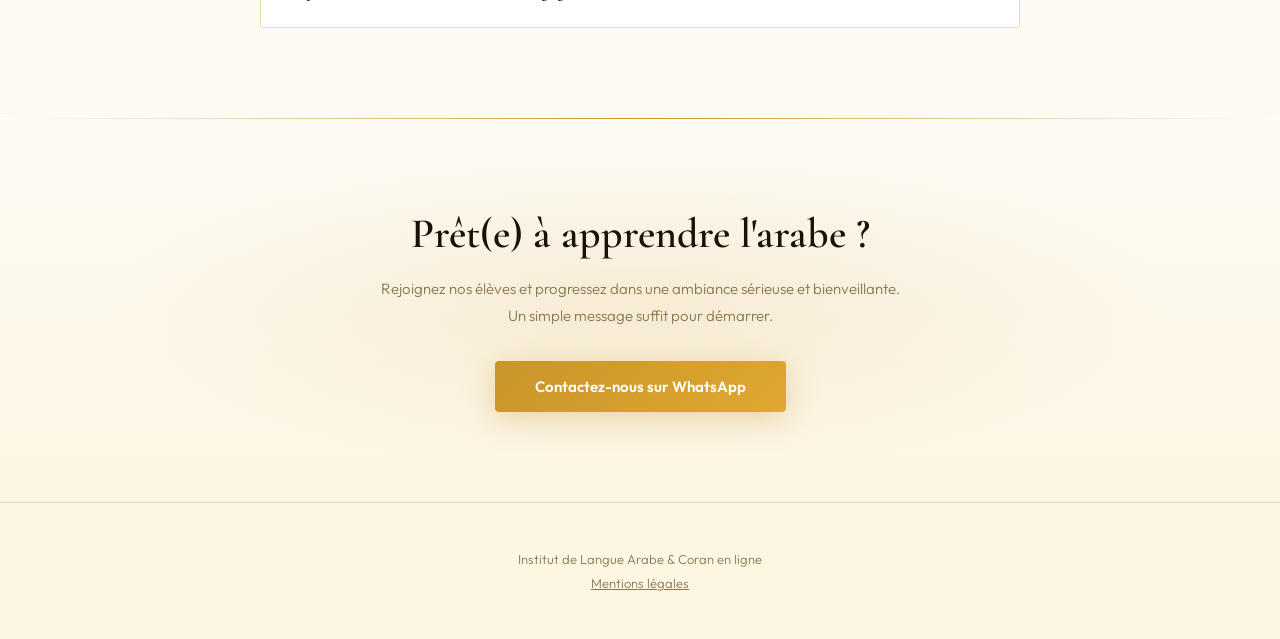
==== commit 8e60abd7: "Add files via upload" ====
--- a/arabe.html
+++ b/arabe.html
@@ -88,16 +88,10 @@
       <h2 class="section-title">Choisissez votre formule</h2>
       <p class="section-sub">Des cours en ligne pour tous les niveaux, animés par des enseignants passionnés.</p>
     </div>
-    <div class="pricing-toggle fade-in">
-      <span class="toggle-label active" data-mode="monthly">Mensuel</span>
-      <button class="toggle-switch" id="pricingToggle" aria-label="Basculer entre tarif mensuel et annuel"><span class="toggle-knob"></span></button>
-      <span class="toggle-label" data-mode="annual">Annuel <span class="toggle-save">-15%</span></span>
-    </div>
     <div class="offres-grid">
         <div class="offre-card standard">
           <span class="offre-tag">Cours collectif</span>
-          <div class="offre-price"><span class="price-num price-monthly">35€</span><span class="price-num price-annual">29,75€</span><span class="price-unit">/ mois</span></div>
-          <div class="annual-note">Facturé 357€/an <span class="save-badge">-15%</span></div>
+          <div class="offre-price"><span class="price-num">35€</span><span class="price-unit">/ mois</span></div>
           <div class="promo-price"><span class="emoji">🎁</span> 17,50€ le premier mois</div>
           <div class="no-commitment"><span class="check">✓</span> Sans engagement</div>
           <div class="offre-title">En groupe</div>
@@ -112,8 +106,7 @@
         </div>
         <div class="offre-card premium">
           <span class="offre-tag">👤 Individuel</span>
-          <div class="offre-price"><span class="price-num price-monthly">40€</span><span class="price-num price-annual">34€</span><span class="price-unit">/ mois</span></div>
-          <div class="annual-note">Facturé 408€/an <span class="save-badge">-15%</span></div>
+          <div class="offre-price"><span class="price-num">40€</span><span class="price-unit">/ mois</span></div>
           <div class="promo-price"><span class="emoji">🎁</span> 20€ le premier mois</div>
           <div class="no-commitment"><span class="check">✓</span> Sans engagement</div>
           <div class="offre-title">Individuel</div>
@@ -130,8 +123,7 @@
         </div>
         <div class="offre-card standard">
           <span class="offre-tag">👤 Individuel</span>
-          <div class="offre-price"><span class="price-num price-monthly">70€</span><span class="price-num price-annual">59,50€</span><span class="price-unit">/ mois</span></div>
-          <div class="annual-note">Facturé 714€/an <span class="save-badge">-15%</span></div>
+          <div class="offre-price"><span class="price-num">70€</span><span class="price-unit">/ mois</span></div>
           <div class="promo-price"><span class="emoji">🎁</span> 35€ le premier mois</div>
           <div class="no-commitment"><span class="check">✓</span> Sans engagement</div>
           <div class="offre-title">Individuel Plus</div>
@@ -369,22 +361,6 @@
     entries.forEach(entry => { if (entry.isIntersecting) entry.target.classList.add('visible'); });
   }, { threshold: 0.1 });
   document.querySelectorAll('.fade-in').forEach(el => observer.observe(el));
-
-  const pricingToggle = document.getElementById('pricingToggle');
-  if (pricingToggle) {
-    let isAnnual = false;
-    pricingToggle.addEventListener('click', function() {
-      isAnnual = !isAnnual;
-      pricingToggle.classList.toggle('is-annual', isAnnual);
-      document.querySelectorAll('.toggle-label').forEach(function(el) {
-        el.classList.toggle('active', el.dataset.mode === (isAnnual ? 'annual' : 'monthly'));
-      });
-      document.querySelectorAll('.price-monthly').forEach(function(el) { el.style.display = isAnnual ? 'none' : 'inline'; });
-      document.querySelectorAll('.price-annual').forEach(function(el) { el.style.display = isAnnual ? 'inline' : 'none'; });
-      document.querySelectorAll('.annual-note').forEach(function(el) { el.style.display = isAnnual ? 'flex' : 'none'; });
-      document.querySelectorAll('.promo-price').forEach(function(el) { el.style.display = isAnnual ? 'none' : 'inline-flex'; });
-    });
-  }
 
   const menuToggle = document.getElementById('menuToggle');
   const mobileMenu = document.getElementById('mobileMenu');
--- a/style.css
+++ b/style.css
@@ -150,30 +150,7 @@
 
   /* OFFRES */
   .offres { background: var(--white); }
-  .offres-intro { text-align: center; margin-bottom: 40px; }
-
-  /* PRICING TOGGLE (Mensuel / Annuel) */
-  .pricing-toggle {
-    display: flex; align-items: center; justify-content: center; gap: 16px;
-    margin-bottom: 48px;
-  }
-  .toggle-label { font-size: 14px; font-weight: 600; color: var(--text-muted); transition: color 0.25s ease; cursor: pointer; display: flex; align-items: center; gap: 8px; }
-  .toggle-label.active { color: var(--dark); }
-  .toggle-save { background: var(--gold); color: #fff; font-size: 11px; font-weight: 700; padding: 2px 8px; border-radius: 10px; }
-  .toggle-switch {
-    position: relative; width: 52px; height: 28px; border-radius: 20px;
-    background: var(--border); border: none; cursor: pointer; flex-shrink: 0;
-    transition: background 0.25s ease; padding: 0;
-  }
-  .toggle-switch.is-annual { background: var(--gold); }
-  .toggle-knob {
-    position: absolute; top: 3px; left: 3px; width: 22px; height: 22px; border-radius: 50%;
-    background: #fff; box-shadow: 0 2px 6px rgba(0,0,0,0.2); transition: transform 0.25s ease;
-  }
-  .toggle-switch.is-annual .toggle-knob { transform: translateX(24px); }
-  .annual-note { display: none; align-items: center; gap: 8px; font-size: 12.5px; color: var(--text-muted); margin-bottom: 14px; font-weight: 500; }
-  .annual-note .save-badge { background: var(--gold-pale); color: var(--gold); border: 1px solid var(--gold); font-size: 11px; font-weight: 700; padding: 2px 9px; border-radius: 10px; }
-  .price-annual { display: none; }
+  .offres-intro { text-align: center; margin-bottom: 56px; }
 
   .offres-grid { display: grid; grid-template-columns: repeat(auto-fit, minmax(300px, 1fr)); gap: 28px; }
   .offres-group { margin-bottom: 68px; }
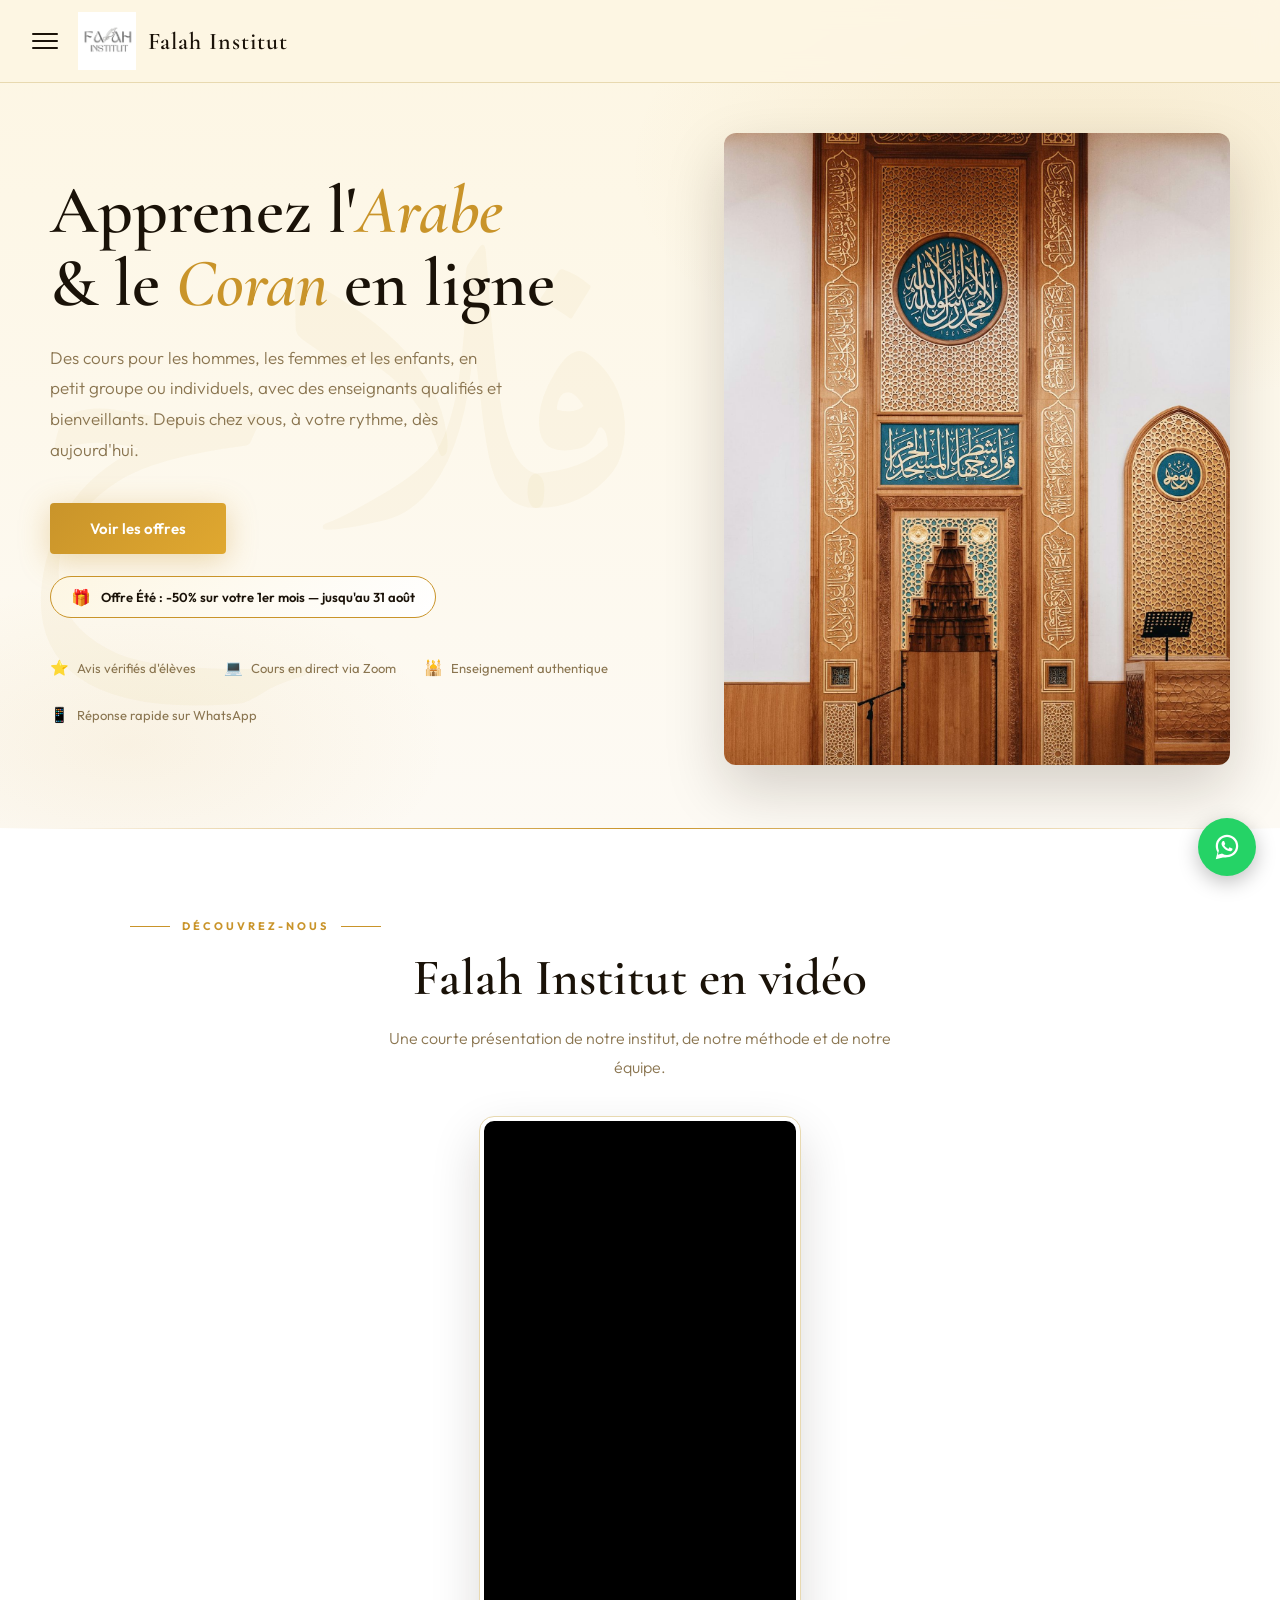
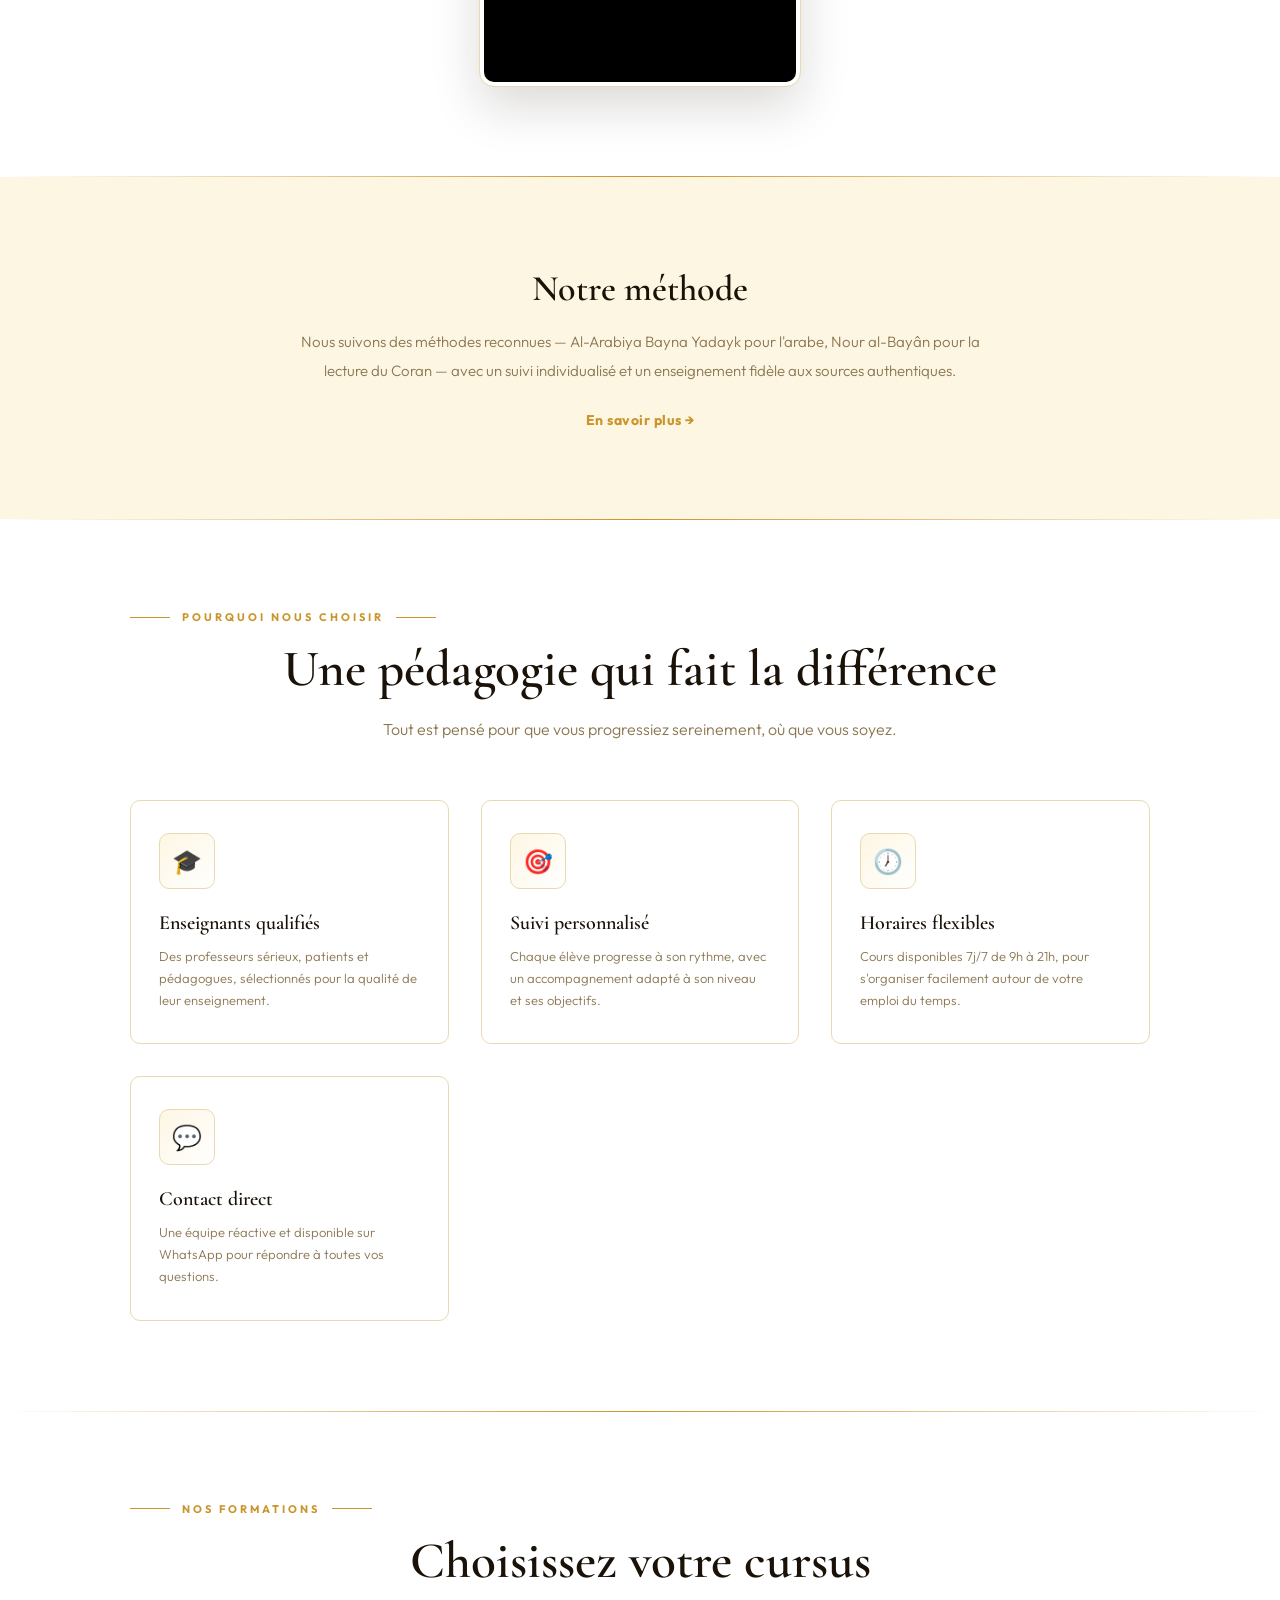
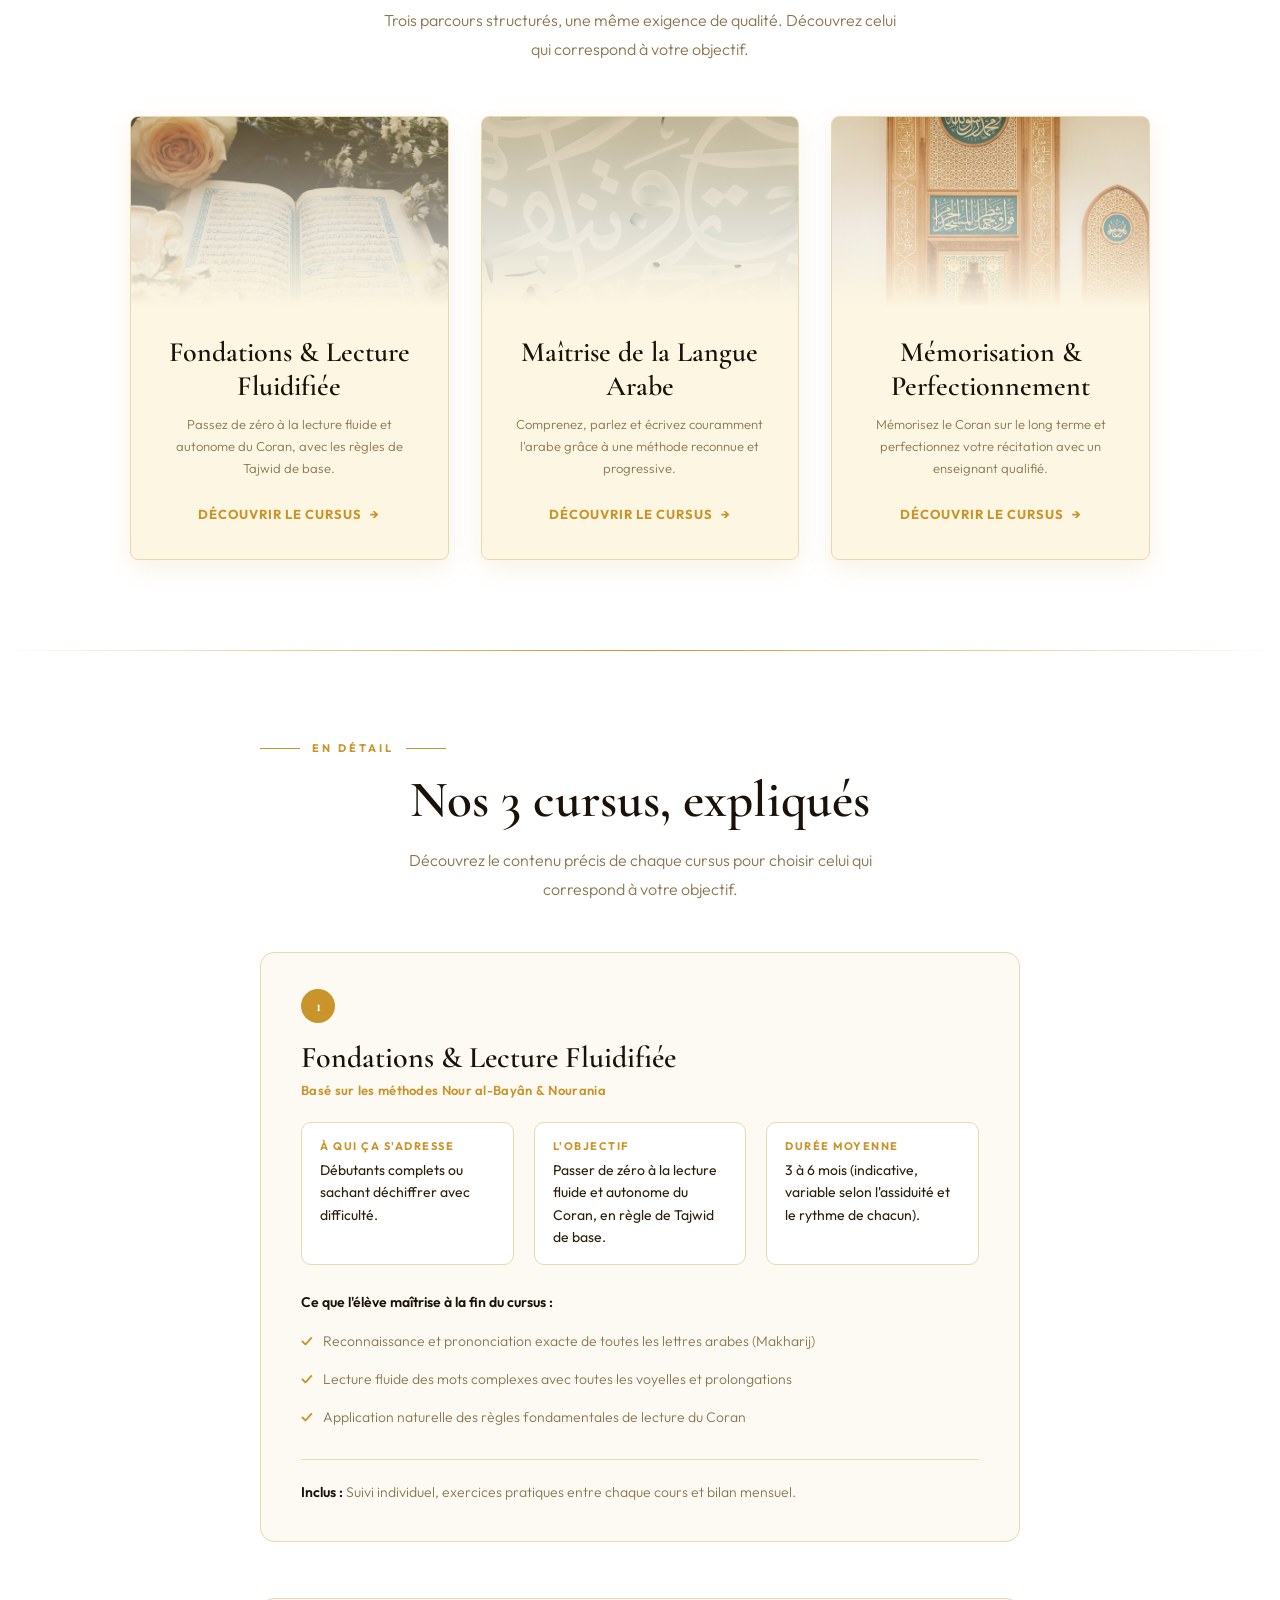
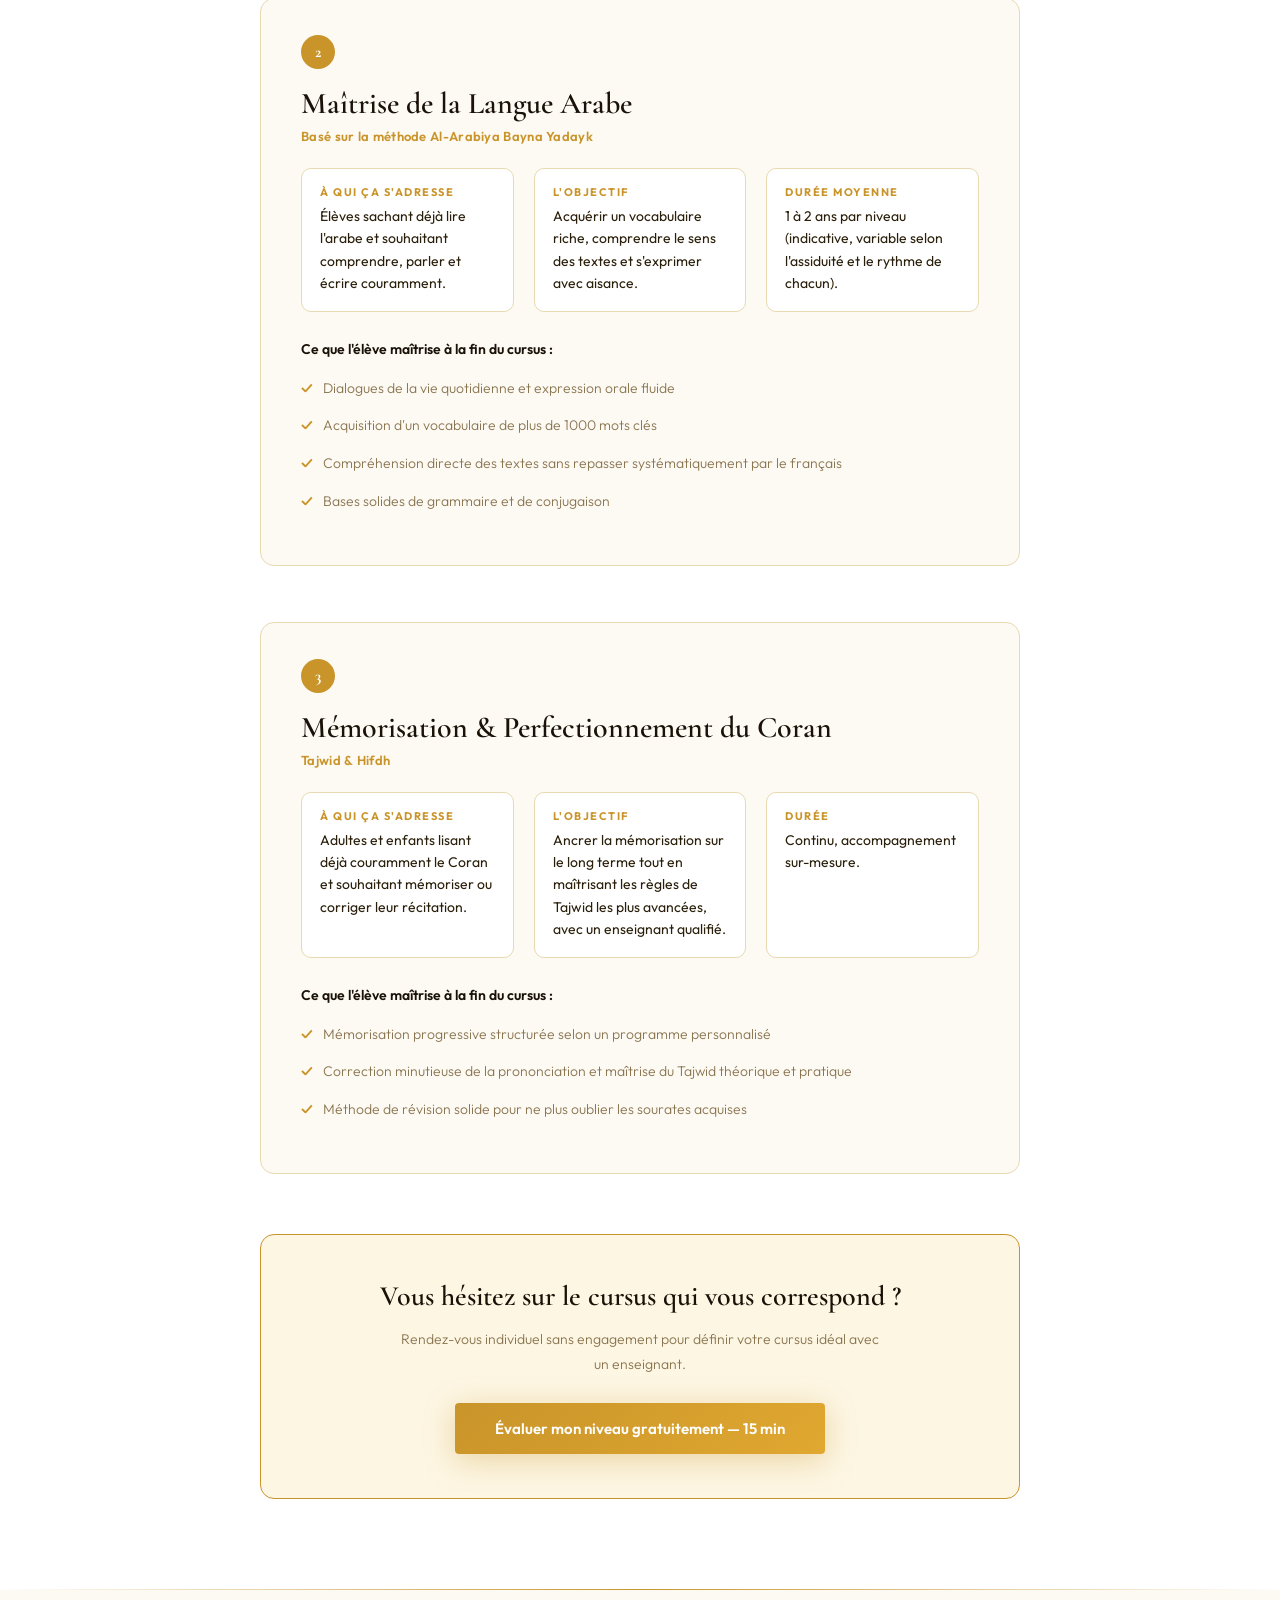
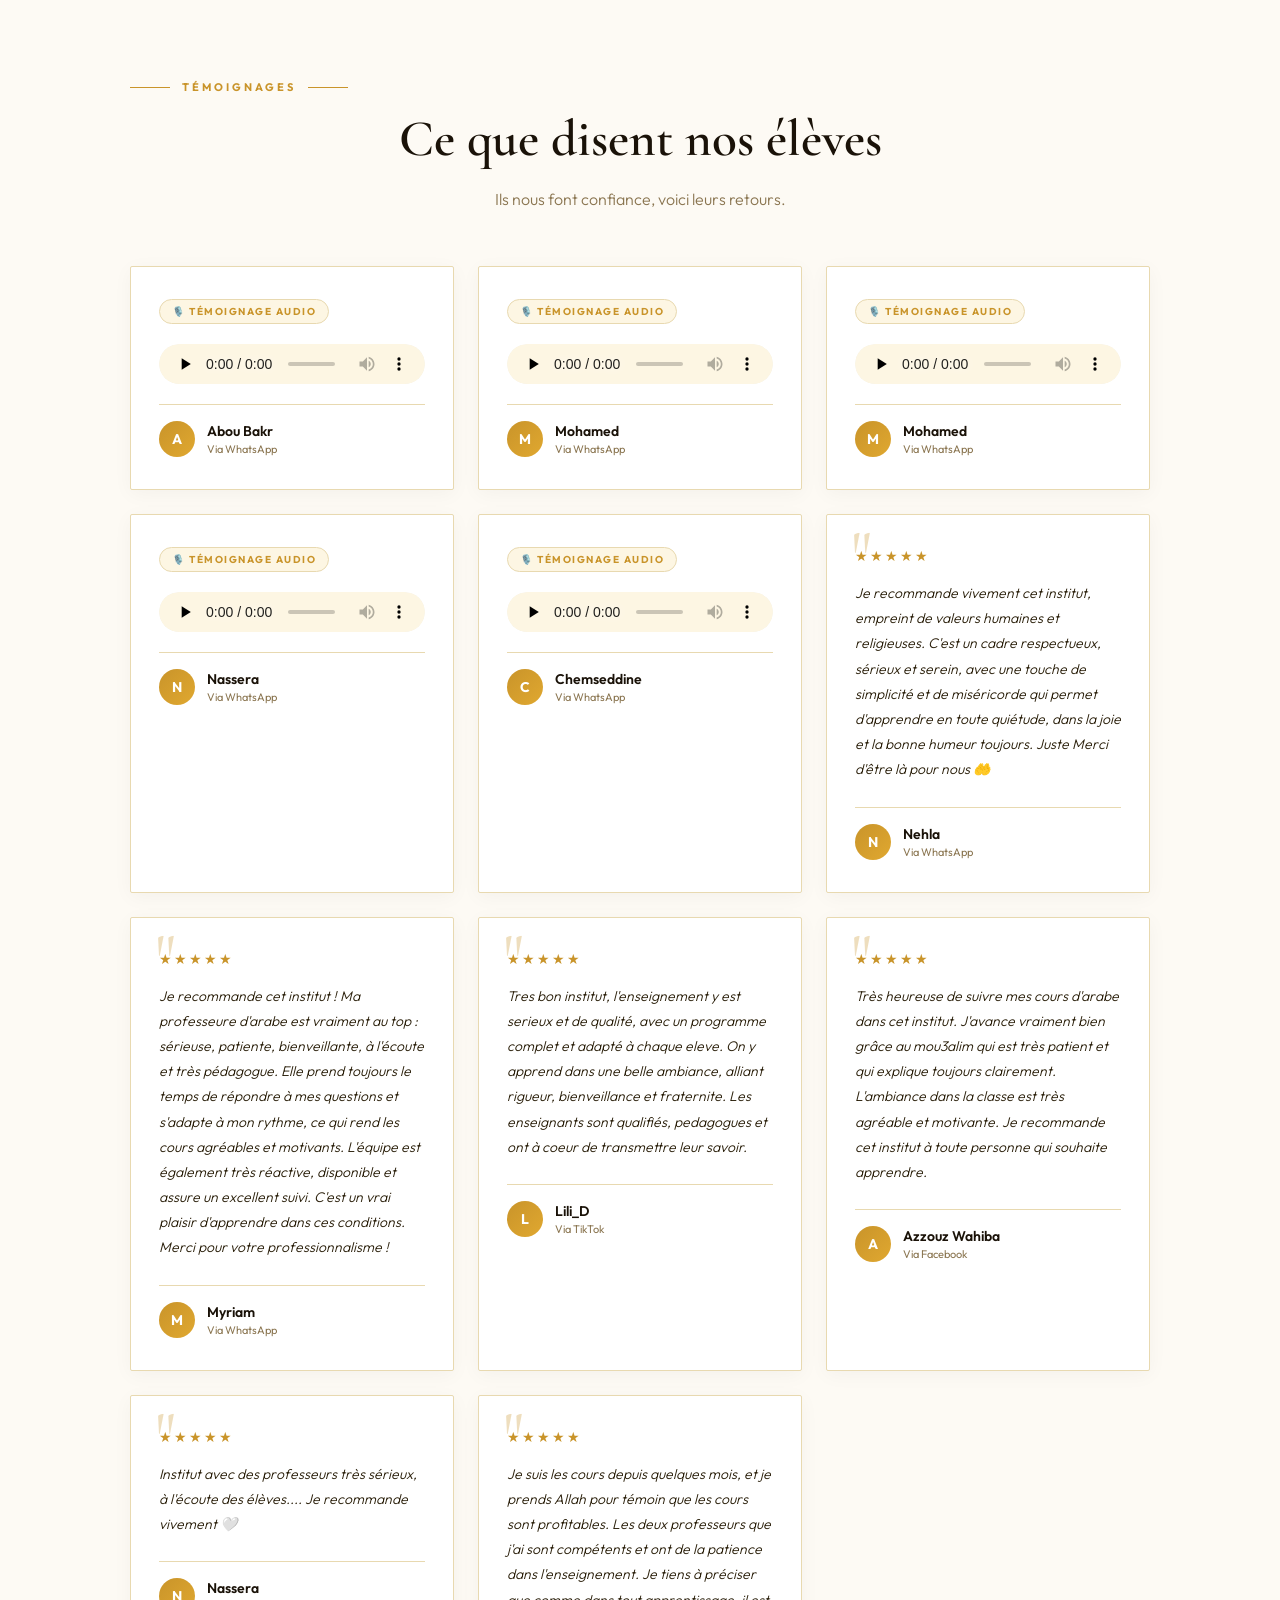
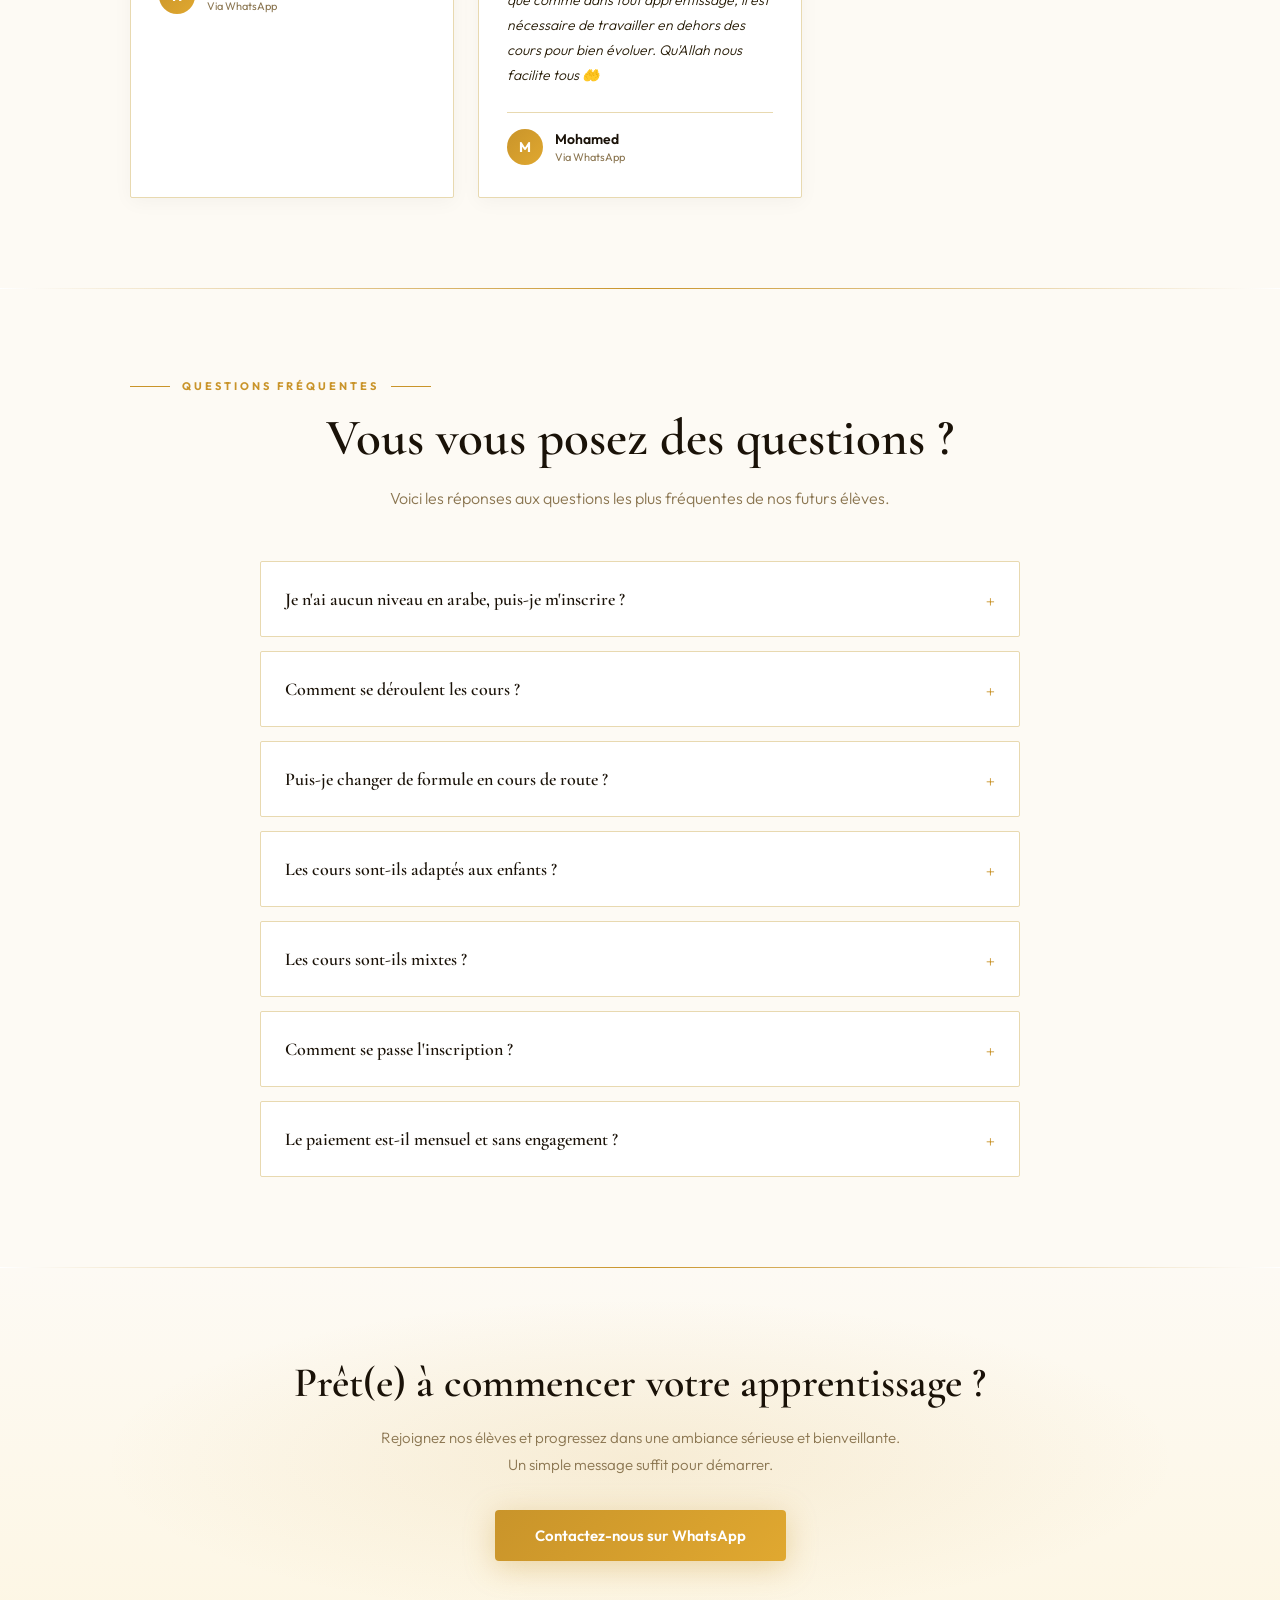
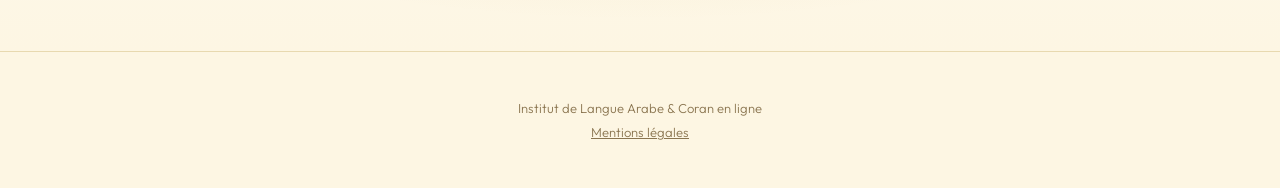
==== commit e877269a: "Add files via upload" ====
--- a/arabe.html
+++ b/arabe.html
@@ -3,390 +3,18 @@
 <head>
 <meta charset="UTF-8">
 <meta name="viewport" content="width=device-width, initial-scale=1.0">
-<title>Cours d'Arabe en Ligne — Ataʿallamou al-'Arabiyya & Al-Arabiya Bayna Yadayk</title>
-<meta name="description" content="Apprenez à lire, écrire et comprendre l'arabe littéraire en ligne, du niveau débutant à avancé, avec un enseignant qualifié via Zoom.">
+<title>Falah Institut — Redirection</title>
+<meta http-equiv="refresh" content="0; url=index.html#cursus2">
+<link rel="canonical" href="https://falahinstitut.com/">
+<meta name="robots" content="noindex">
 <link rel="icon" type="image/png" sizes="32x32" href="favicon-32.png">
-<link rel="icon" type="image/png" sizes="16x16" href="favicon-16.png">
-<link rel="apple-touch-icon" sizes="180x180" href="favicon-180.png">
-<meta property="og:title" content="Cours de Langue Arabe — 🎁 -50% sur votre 1er mois">
-<meta property="og:description" content="🎁 Offre Été : -50% sur votre 1er mois, jusqu'au 31 août. Cours de langue arabe en ligne pour hommes, femmes et enfants, via Zoom.">
-<meta property="og:image" content="https://falahinstitut.github.io/og-image.jpg">
-<meta property="og:image:width" content="1200">
-<meta property="og:image:height" content="630">
-<meta property="og:type" content="website">
-<meta property="og:url" content="https://falahinstitut.github.io/arabe.html">
-<meta name="twitter:card" content="summary_large_image">
-<meta name="twitter:title" content="Cours de Langue Arabe en ligne — Falah Institut">
-<meta name="twitter:image" content="https://falahinstitut.github.io/og-image.jpg">
-<link rel="preconnect" href="https://fonts.googleapis.com">
-<link rel="preconnect" href="https://fonts.gstatic.com" crossorigin>
-<link href="https://fonts.googleapis.com/css2?family=Amiri:ital,wght@0,400;0,700;1,400&family=Cormorant+Garamond:wght@300;400;500;600;700&family=Outfit:wght@300;400;500;600;700&display=swap" rel="stylesheet">
-<link rel="stylesheet" href="style.css">
-<script type="application/ld+json">
-{
-  "@context": "https://schema.org",
-  "@type": "Course",
-  "name": "Cours de Langue Arabe en ligne",
-  "description": "Cours de langue arabe en ligne pour hommes, femmes et enfants, du débutant à l'avancé. Formules collectives ou individuelles via Zoom.",
-  "provider": {
-    "@type": "EducationalOrganization",
-    "name": "Falah Institut",
-    "url": "https://falahinstitut.github.io/"
-  },
-  "hasCourseInstance": [
-    { "@type": "CourseInstance", "courseMode": "online", "name": "Formule collective", "offers": { "@type": "Offer", "price": "35", "priceCurrency": "EUR" } },
-    { "@type": "CourseInstance", "courseMode": "online", "name": "Formule individuelle", "offers": { "@type": "Offer", "price": "40", "priceCurrency": "EUR" } },
-    { "@type": "CourseInstance", "courseMode": "online", "name": "Formule individuelle intensive", "offers": { "@type": "Offer", "price": "70", "priceCurrency": "EUR" } }
-  ]
-}
-</script>
+<style>
+  body { font-family: Arial, sans-serif; background: #fdf6e3; color: #1a1208; display: flex; align-items: center; justify-content: center; min-height: 100vh; margin: 0; text-align: center; padding: 24px; }
+  a { color: #c9942a; }
+</style>
+<script>window.location.href = "index.html#cursus2";</script>
 </head>
 <body>
-<!-- NAV -->
-<nav>
-  <div class="nav-left">
-    <button class="menu-toggle" id="menuToggle" aria-label="Ouvrir le menu">
-      <span></span><span></span><span></span>
-    </button>
-    <div class="nav-logo">
-    <img src="logo.png" alt="Falah Institut">
-    <span class="nav-logo-text">Falah Institut</span>
-  </div>
-  </div>
-</nav>
-
-<!-- MOBILE MENU OVERLAY -->
-<div class="mobile-menu" id="mobileMenu">
-  <div class="mobile-menu-links">
-      <a href="index.html">Accueil</a>
-      <a href="arabe.html" class="active">Cours d'Arabe</a>
-      <a href="coran.html">Cours de Coran</a>
-      <a href="methode.html">Notre Méthode</a>
-      <a href="#avis">Avis</a>
-      <a href="https://api.whatsapp.com/send?phone=33651969750&text=Salam%20alaykoum%2C%20je%20souhaite%20avoir%20plus%20d%27informations%20sur%20vos%20cours." target="_blank" rel="noopener">Contact</a>
-  </div>
-</div>
-
-
-<!-- SUBHERO -->
-<section class="subhero" style="background-image:url('calligraphie.jpg');">
-  <div class="container subhero-inner">
-    <a href="index.html" class="back-link">← Retour à l'accueil</a>
-    <div class="section-label"><span>Nos formations</span></div>
-    <h1>Cours de Langue Arabe</h1>
-    <p>Apprenez à lire, écrire et comprendre l'arabe grâce à des méthodes reconnues, avec des enseignants qualifiés, patients et bienveillants. Pour les hommes, les femmes et les enfants, quel que soit votre niveau.</p>
-  </div>
-</section>
-
-<div class="divider"></div>
-
-<!-- OFFRES -->
-<section class="offres" id="offres">
-  <div class="container">
-    <div class="offres-intro fade-in">
-      <div class="section-label"><span>Tarifs</span></div>
-      <h2 class="section-title">Choisissez votre formule</h2>
-      <p class="section-sub">Des cours en ligne pour tous les niveaux, animés par des enseignants passionnés.</p>
-    </div>
-    <div class="offres-grid">
-        <div class="offre-card standard">
-          <span class="offre-tag">Cours collectif</span>
-          <div class="offre-price"><span class="price-num">35€</span><span class="price-unit">/ mois</span></div>
-          <div class="promo-price"><span class="emoji">🎁</span> 17,50€ le premier mois</div>
-          <div class="no-commitment"><span class="check">✓</span> Sans engagement</div>
-          <div class="offre-title">En groupe</div>
-          <p class="offre-desc offre-subtitle">Apprenez en communauté dans une ambiance motivante et bienveillante.</p>
-          <div class="offre-sep"></div>
-          <ul class="offre-features offre-features-emoji">
-            <li>🕖 Cours 2h/semaine</li>
-            <li>💻 Cours en ligne via Zoom</li>
-            <li>Groupe de 6 élèves maximum</li>
-          </ul>
-          <a href="https://api.whatsapp.com/send?phone=33651969750&text=Salam%20alaykoum%2C%20je%20suis%20int%C3%A9ress%C3%A9%28e%29%20par%20la%20formule%20Collectif%20%28Langue%20Arabe%29.%20Pouvez-vous%20me%20donner%20plus%20d%27informations%20%3F" target="_blank" rel="noopener" class="btn-offre">Choisir cette offre</a>
-        </div>
-        <div class="offre-card premium">
-          <span class="offre-tag">👤 Individuel</span>
-          <div class="offre-price"><span class="price-num">40€</span><span class="price-unit">/ mois</span></div>
-          <div class="promo-price"><span class="emoji">🎁</span> 20€ le premier mois</div>
-          <div class="no-commitment"><span class="check">✓</span> Sans engagement</div>
-          <div class="offre-title">Individuel</div>
-          <p class="offre-desc offre-subtitle">Un apprentissage sur mesure</p>
-          <div class="offre-sep"></div>
-          <ul class="offre-features offre-features-emoji">
-            <li>🕖 Cours 1h/semaine</li>
-            <li>✔️ Cours privés adaptés à vos objectifs</li>
-            <li>✔️ Flexibilité totale : choisissez vos horaires</li>
-            <li>💻 Cours en ligne via Zoom</li>
-            <li>⏰ Horaires adaptés à vos disponibilités du Lundi au Dimanche de 9h à 21h</li>
-          </ul>
-          <a href="https://api.whatsapp.com/send?phone=33651969750&text=Salam%20alaykoum%2C%20je%20suis%20int%C3%A9ress%C3%A9%28e%29%20par%20la%20formule%20Individuel%20%28Langue%20Arabe%29.%20Pouvez-vous%20me%20donner%20plus%20d%27informations%20%3F" target="_blank" rel="noopener" class="btn-offre">Choisir cette offre</a>
-        </div>
-        <div class="offre-card standard">
-          <span class="offre-tag">👤 Individuel</span>
-          <div class="offre-price"><span class="price-num">70€</span><span class="price-unit">/ mois</span></div>
-          <div class="promo-price"><span class="emoji">🎁</span> 35€ le premier mois</div>
-          <div class="no-commitment"><span class="check">✓</span> Sans engagement</div>
-          <div class="offre-title">Individuel Plus</div>
-          <p class="offre-desc offre-subtitle">Un apprentissage sur mesure</p>
-          <div class="offre-sep"></div>
-          <ul class="offre-features offre-features-emoji">
-            <li>🕖 Cours 2h/semaine</li>
-            <li>✔️ Cours privés adaptés à vos objectifs</li>
-            <li>✔️ Flexibilité totale : choisissez vos horaires</li>
-            <li>💻 Cours en ligne via Zoom</li>
-            <li>⏰ Horaires adaptés à vos disponibilités du Lundi au Dimanche de 9h à 21h</li>
-          </ul>
-          <a href="https://api.whatsapp.com/send?phone=33651969750&text=Salam%20alaykoum%2C%20je%20suis%20int%C3%A9ress%C3%A9%28e%29%20par%20la%20formule%20Individuel%20Plus%20%28Langue%20Arabe%29.%20Pouvez-vous%20me%20donner%20plus%20d%27informations%20%3F" target="_blank" rel="noopener" class="btn-offre">Choisir cette offre</a>
-        </div>
-      </div>
-  </div>
-</section>
-
-<div class="divider"></div>
-
-<!-- GUIDE -->
-<section class="guide">
-  <div class="container">
-    <div class="guide-intro fade-in">
-      <div class="section-label"><span>Vous hésitez ?</span></div>
-      <h2 class="section-title">Quelle formule vous correspond ?</h2>
-      <p class="section-sub">Un petit guide pour vous aider à choisir la formule la plus adaptée à votre situation.</p>
-    </div>
-    <div class="guide-list fade-in">
-      <div class="guide-item">
-        <div class="guide-icon">🎯</div>
-        <div>
-          <div class="guide-q">Je veux un accompagnement sur-mesure, à mon rythme</div>
-          <div class="guide-a">Optez pour la formule <strong>Individuelle</strong>. Vous bénéficiez d'un enseignant dédié, d'horaires flexibles et d'un programme entièrement adapté à votre niveau.</div>
-        </div>
-      </div>
-      <div class="guide-item">
-        <div class="guide-icon">🚀</div>
-        <div>
-          <div class="guide-q">Je veux progresser le plus rapidement possible</div>
-          <div class="guide-a">La formule <strong>Individuel Plus</strong> (2h/semaine) est faite pour vous : plus d'heures de cours, une progression accélérée, toujours en tête-à-tête avec votre enseignant.</div>
-        </div>
-      </div>
-      <div class="guide-item">
-        <div class="guide-icon">🤝</div>
-        <div>
-          <div class="guide-q">J'apprends mieux entouré(e), dans une dynamique de groupe</div>
-          <div class="guide-a">La formule <strong>Collectif</strong> est idéale : vous progressez avec d'autres élèves de votre niveau, dans une ambiance motivante, pour un tarif plus accessible.</div>
-        </div>
-      </div>
-      <div class="guide-item">
-        <div class="guide-icon">💬</div>
-        <div>
-          <div class="guide-q">Je ne sais pas encore laquelle choisir</div>
-          <div class="guide-a">Pas de souci ! Contactez-nous directement sur WhatsApp, on prend le temps d'échanger avec vous pour vous orienter vers la formule la plus adaptée.</div>
-        </div>
-      </div>
-    </div>
-  </div>
-</section>
-
-<div class="divider"></div>
-
-<!-- AVIS -->
-<section class="avis" id="avis">
-  <div class="container">
-    <div class="avis-intro fade-in">
-      <div class="section-label"><span>Témoignages</span></div>
-      <h2 class="section-title">Ce que disent nos élèves</h2>
-      <p class="section-sub">Ils nous font confiance, voici leurs retours.</p>
-    </div>
-    <div class="avis-grid fade-in">
-      <div class="avis-card audio-card">
-        <div class="avis-audio-badge">🎙️ Témoignage audio</div>
-        <audio class="avis-audio-player" controls preload="none" src="temoignage-aboubakr.mp3">
-          Votre navigateur ne supporte pas la lecture audio.
-        </audio>
-        <div class="avis-sep"></div>
-        <div class="avis-author">
-          <div class="avis-avatar">A</div>
-          <div><div class="avis-name">Abou Bakr</div><div class="avis-source">Via WhatsApp</div></div>
-        </div>
-      </div>
-      <div class="avis-card audio-card">
-        <div class="avis-audio-badge">🎙️ Témoignage audio</div>
-        <audio class="avis-audio-player" controls preload="none" src="temoignage-mohamed-arabe.mp3">
-          Votre navigateur ne supporte pas la lecture audio.
-        </audio>
-        <div class="avis-sep"></div>
-        <div class="avis-author">
-          <div class="avis-avatar">M</div>
-          <div><div class="avis-name">Mohamed</div><div class="avis-source">Via WhatsApp</div></div>
-        </div>
-      </div>
-      <div class="avis-card audio-card">
-        <div class="avis-audio-badge">🎙️ Témoignage audio</div>
-        <audio class="avis-audio-player" controls preload="none" src="temoignage-nassera.mp3">
-          Votre navigateur ne supporte pas la lecture audio.
-        </audio>
-        <div class="avis-sep"></div>
-        <div class="avis-author">
-          <div class="avis-avatar">N</div>
-          <div><div class="avis-name">Nassera</div><div class="avis-source">Via WhatsApp</div></div>
-        </div>
-      </div>
-      <div class="avis-card">
-        <div class="avis-quote">"</div>
-        <div class="avis-stars">★★★★★</div>
-        <p class="avis-text">Je recommande vivement cet institut, empreint de valeurs humaines et religieuses. C'est un cadre respectueux, sérieux et serein, avec une touche de simplicité et de miséricorde qui permet d'apprendre en toute quiétude, dans la joie et la bonne humeur toujours. Juste Merci d'être là pour nous 🤲</p>
-        <div class="avis-sep"></div>
-        <div class="avis-author">
-          <div class="avis-avatar">N</div>
-          <div><div class="avis-name">Nehla</div><div class="avis-source">Via WhatsApp</div></div>
-        </div>
-      </div>
-      <div class="avis-card">
-        <div class="avis-quote">"</div>
-        <div class="avis-stars">★★★★★</div>
-        <p class="avis-text">Je recommande cet institut ! Ma professeure d'arabe est vraiment au top : sérieuse, patiente, bienveillante, à l'écoute et très pédagogue. Elle prend toujours le temps de répondre à mes questions et s'adapte à mon rythme, ce qui rend les cours agréables et motivants. L'équipe est également très réactive, disponible et assure un excellent suivi. C'est un vrai plaisir d'apprendre dans ces conditions. Merci pour votre professionnalisme !</p>
-        <div class="avis-sep"></div>
-        <div class="avis-author">
-          <div class="avis-avatar">M</div>
-          <div><div class="avis-name">Myriam</div><div class="avis-source">Via WhatsApp</div></div>
-        </div>
-      </div>
-      <div class="avis-card">
-        <div class="avis-quote">"</div>
-        <div class="avis-stars">★★★★★</div>
-        <p class="avis-text">Tres bon institut, l'enseignement y est serieux et de qualité, avec un programme complet et adapté à chaque eleve. On y apprend dans une belle ambiance, alliant rigueur, bienveillance et fraternite. Les enseignants sont qualifiés, pedagogues et ont à coeur de transmettre leur savoir.</p>
-        <div class="avis-sep"></div>
-        <div class="avis-author">
-          <div class="avis-avatar">L</div>
-          <div><div class="avis-name">Lili_D</div><div class="avis-source">Via TikTok</div></div>
-        </div>
-      </div>
-      <div class="avis-card">
-        <div class="avis-quote">"</div>
-        <div class="avis-stars">★★★★★</div>
-        <p class="avis-text">Très heureuse de suivre mes cours d'arabe dans cet institut. J'avance vraiment bien grâce au mou3alim qui est très patient et qui explique toujours clairement. L'ambiance dans la classe est très agréable et motivante. Je recommande cet institut à toute personne qui souhaite apprendre.</p>
-        <div class="avis-sep"></div>
-        <div class="avis-author">
-          <div class="avis-avatar">A</div>
-          <div><div class="avis-name">Azzouz Wahiba</div><div class="avis-source">Via Facebook</div></div>
-        </div>
-      </div>
-      <div class="avis-card">
-        <div class="avis-quote">"</div>
-        <div class="avis-stars">★★★★★</div>
-        <p class="avis-text">Institut avec des professeurs très sérieux, à l'écoute des élèves.... Je recommande vivement 🤍</p>
-        <div class="avis-sep"></div>
-        <div class="avis-author">
-          <div class="avis-avatar">N</div>
-          <div><div class="avis-name">Nassera</div><div class="avis-source">Via WhatsApp</div></div>
-        </div>
-      </div>
-
-      <div class="avis-card">
-        <div class="avis-quote">"</div>
-        <div class="avis-stars">★★★★★</div>
-        <p class="avis-text">Je suis les cours depuis quelques mois, et je prends Allah pour témoin que les cours sont profitables. Les deux professeurs que j'ai sont compétents et ont de la patience dans l'enseignement. Je tiens à préciser que comme dans tout apprentissage, il est nécessaire de travailler en dehors des cours pour bien évoluer. Qu'Allah nous facilite tous 🤲</p>
-        <div class="avis-sep"></div>
-        <div class="avis-author">
-          <div class="avis-avatar">M</div>
-          <div><div class="avis-name">Mohamed</div><div class="avis-source">Via WhatsApp</div></div>
-        </div>
-      </div>
-
-    </div>
-  </div>
-</section>
-<div class="divider"></div>
-
-<!-- FAQ -->
-<section class="faq">
-  <div class="container">
-    <div class="faq-intro fade-in">
-      <div class="section-label"><span>Questions fréquentes</span></div>
-      <h2 class="section-title">Vous vous posez des questions ?</h2>
-      <p class="section-sub">Voici les réponses aux questions les plus fréquentes de nos futurs élèves.</p>
-    </div>
-    <div class="faq-list fade-in">
-      <details class="faq-item">
-        <summary>Je n'ai aucun niveau en arabe, puis-je m'inscrire ?</summary>
-        <p class="faq-answer">Bien sûr ! Nos formules s'adaptent à tous les niveaux, du débutant complet à l'élève confirmé. Un premier échange sur WhatsApp permet de définir le point de départ le plus adapté.</p>
-      </details>
-      <details class="faq-item">
-        <summary>Comment se déroulent les cours ?</summary>
-        <p class="faq-answer">Tous les cours ont lieu en ligne via Zoom, en direct avec votre enseignant(e). Vous recevez le lien de connexion avant chaque séance, et pouvez suivre les cours depuis chez vous, où que vous soyez.</p>
-      </details>
-      <details class="faq-item">
-        <summary>Puis-je changer de formule en cours de route ?</summary>
-        <p class="faq-answer">Oui, il est tout à fait possible de passer d'un cours collectif à un cours individuel (ou inversement) selon votre progression et vos disponibilités. Il suffit d'en discuter avec nous sur WhatsApp.</p>
-      </details>
-      <details class="faq-item">
-        <summary>Les cours sont-ils adaptés aux enfants ?</summary>
-        <p class="faq-answer">Oui, nous proposons des cours pour les femmes, les enfants et les hommes, avec une pédagogie adaptée à chaque public.</p>
-      </details>
-      <details class="faq-item">
-        <summary>Les cours sont-ils mixtes ?</summary>
-        <p class="faq-answer">Non, les cours ne sont pas mixtes. Les hommes sont enseignés par des hommes et les femmes par des femmes. De même, il n'y a pas de mixité au sein des groupes.</p>
-      </details>
-      <details class="faq-item">
-        <summary>Comment se passe l'inscription ?</summary>
-        <p class="faq-answer">Rien de plus simple : contactez-nous directement sur WhatsApp en cliquant sur un bouton d'inscription. Nous échangeons ensemble sur vos objectifs et vous accompagnons pour démarrer rapidement.</p>
-      </details>
-      <details class="faq-item">
-        <summary>Le paiement est-il mensuel et sans engagement ?</summary>
-        <p class="faq-answer">Oui, nos formules fonctionnent sur un abonnement mensuel, sans engagement de durée. Vous restez libre d'ajuster votre formule à tout moment.</p>
-      </details>
-    </div>
-  </div>
-</section>
-<div class="divider"></div>
-
-<!-- CTA FINALE -->
-<section class="final-cta">
-  <div class="container final-cta-inner">
-    <h2>Prêt(e) à apprendre l'arabe ?</h2>
-    <p>Rejoignez nos élèves et progressez dans une ambiance sérieuse et bienveillante. Un simple message suffit pour démarrer.</p>
-    <a href="https://api.whatsapp.com/send?phone=33651969750&text=Salam%20alaykoum%2C%20je%20souhaite%20avoir%20plus%20d%27informations%20sur%20vos%20cours." target="_blank" rel="noopener" class="btn-gold">Contactez-nous sur WhatsApp</a>
-  </div>
-</section>
-
-<!-- FOOTER -->
-<footer>
-  <div class="footer-logo" style="display:none">
-    <img src="logo.png" alt="Falah Institut">
-  </div>
-  <p class="footer-text">Institut de Langue Arabe & Coran en ligne</p>
-  <p class="footer-text" style="margin-top:8px;"><a href="mentions-legales.html" style="color:inherit;">Mentions légales</a></p>
-</footer>
-
-<script>
-  const observer = new IntersectionObserver((entries) => {
-    entries.forEach(entry => { if (entry.isIntersecting) entry.target.classList.add('visible'); });
-  }, { threshold: 0.1 });
-  document.querySelectorAll('.fade-in').forEach(el => observer.observe(el));
-
-  const menuToggle = document.getElementById('menuToggle');
-  const mobileMenu = document.getElementById('mobileMenu');
-  const menuClose = document.getElementById('menuClose');
-  function openMenu() { mobileMenu.classList.add('open'); document.body.classList.add('menu-open'); }
-  function closeMenu() { mobileMenu.classList.remove('open'); document.body.classList.remove('menu-open'); }
-  if (menuToggle) menuToggle.addEventListener('click', openMenu);
-  if (menuClose) menuClose.addEventListener('click', closeMenu);
-  document.querySelectorAll('.mobile-menu-links a').forEach(a => a.addEventListener('click', closeMenu));
-  document.addEventListener('click', function(e) {
-    if (mobileMenu.classList.contains('open') && !mobileMenu.contains(e.target) && !menuToggle.contains(e.target)) {
-      closeMenu();
-    }
-  });
-
-  document.querySelectorAll('a[href^="#"]').forEach(anchor => {
-    anchor.addEventListener('click', function(e) {
-      e.preventDefault();
-      document.querySelector(this.getAttribute('href')).scrollIntoView({ behavior: 'smooth' });
-    });
-  });
-</script>
-<a href="https://api.whatsapp.com/send?phone=33651969750&text=Salam%20alaykoum%2C%20je%20souhaite%20avoir%20plus%20d%27informations%20sur%20vos%20cours." class="whatsapp-float" aria-label="Contactez-nous sur WhatsApp">
-  <svg viewBox="0 0 32 32" fill="#fff" xmlns="http://www.w3.org/2000/svg">
-    <path d="M16.001 3C9.373 3 4 8.373 4 15c0 2.386.697 4.61 1.902 6.484L4 29l7.72-1.865A11.94 11.94 0 0 0 16.001 27C22.628 27 28 21.627 28 15S22.628 3 16.001 3zm0 21.6a9.55 9.55 0 0 1-4.87-1.335l-.35-.208-4.583 1.107 1.222-4.463-.228-.36A9.56 9.56 0 0 1 6.4 15c0-5.294 4.307-9.6 9.601-9.6 5.293 0 9.6 4.306 9.6 9.6 0 5.293-4.307 9.6-9.6 9.6zm5.264-7.19c-.288-.144-1.706-.842-1.97-.938-.264-.096-.456-.144-.648.144-.192.288-.744.938-.912 1.13-.168.192-.336.216-.624.072-.288-.144-1.216-.448-2.317-1.428-.856-.763-1.434-1.706-1.602-1.994-.168-.288-.018-.444.126-.588.13-.129.288-.336.432-.504.144-.168.192-.288.288-.48.096-.192.048-.36-.024-.504-.072-.144-.648-1.562-.888-2.14-.234-.562-.472-.486-.648-.495l-.552-.01c-.192 0-.504.072-.768.36-.264.288-1.008.984-1.008 2.4 0 1.416 1.032 2.784 1.176 2.976.144.192 2.03 3.1 4.918 4.347.687.297 1.223.474 1.641.606.689.219 1.316.188 1.812.114.553-.083 1.706-.697 1.946-1.371.24-.674.24-1.251.168-1.371-.072-.12-.264-.192-.552-.336z"/>
-  </svg>
-</a>
+  <p>Cette page a été déplacée. Redirection en cours vers <a href="index.html#cursus2">notre page Cursus</a>…</p>
 </body>
 </html>
